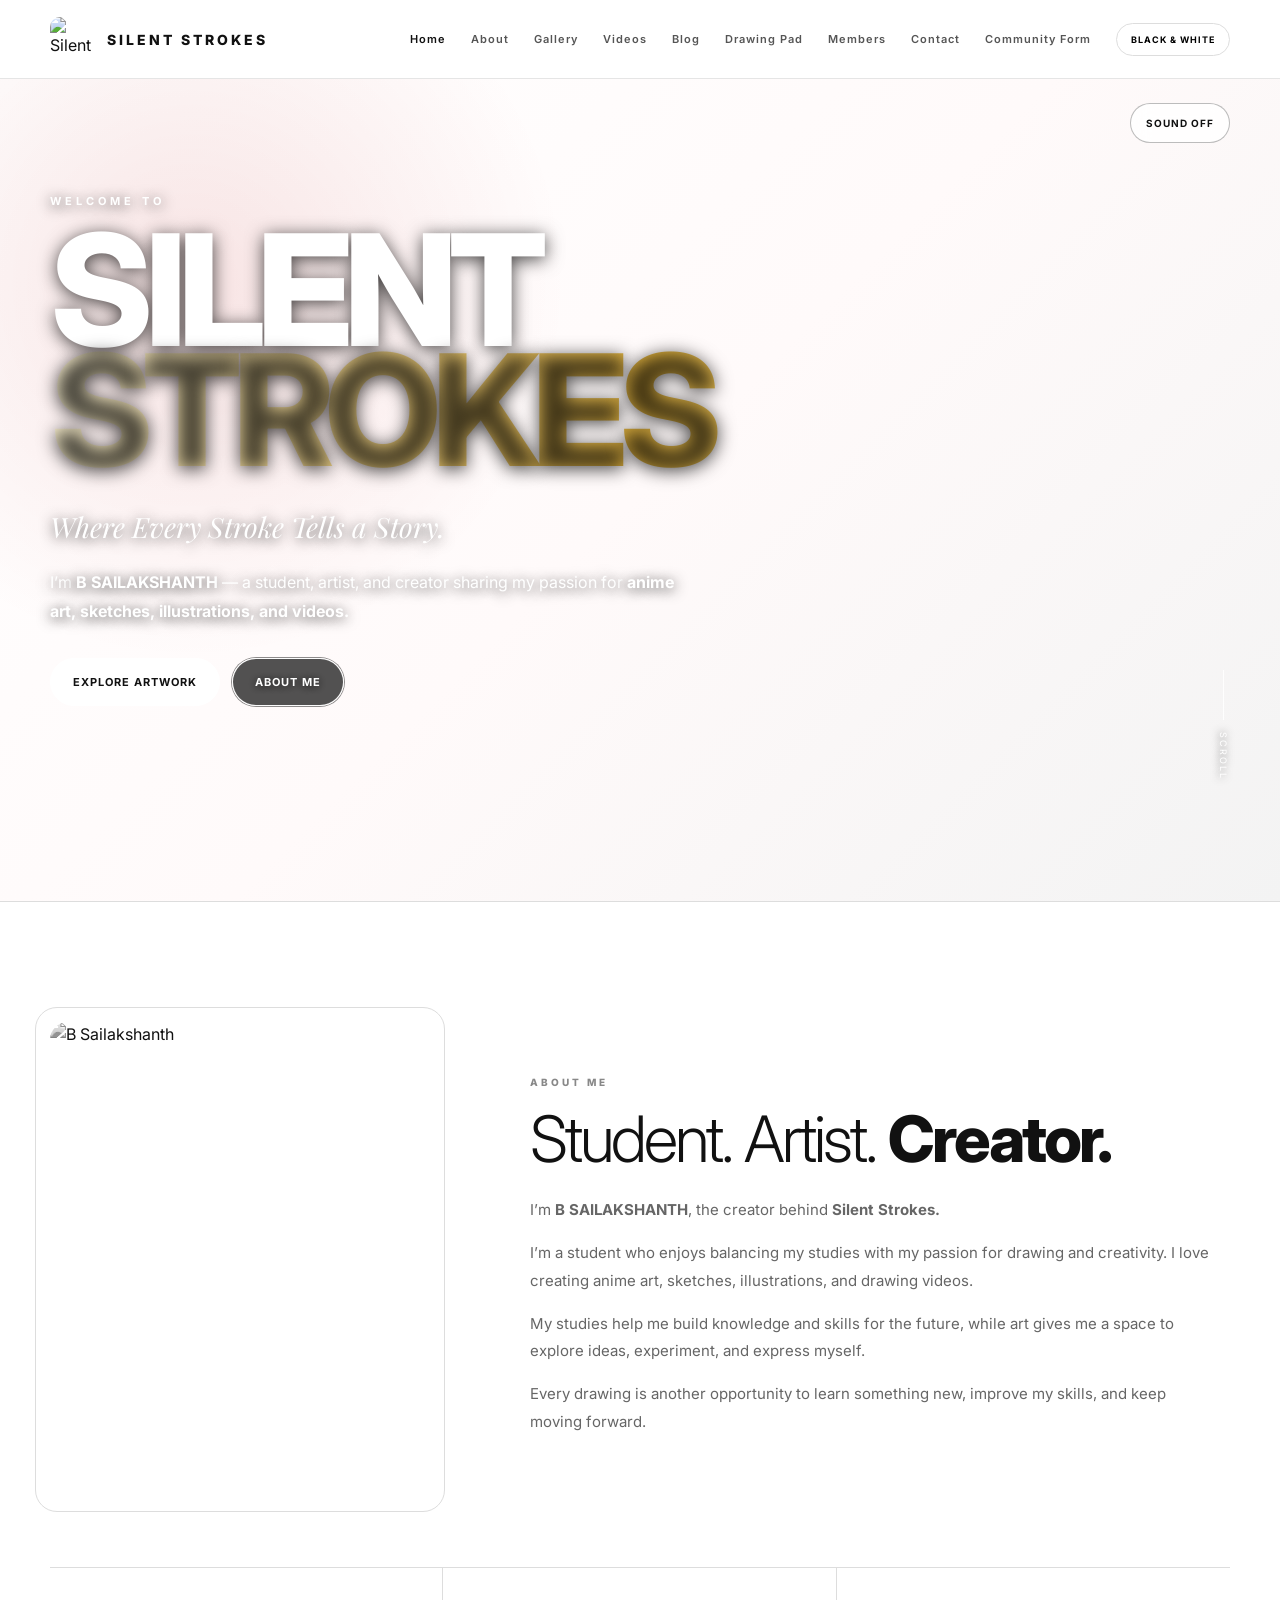
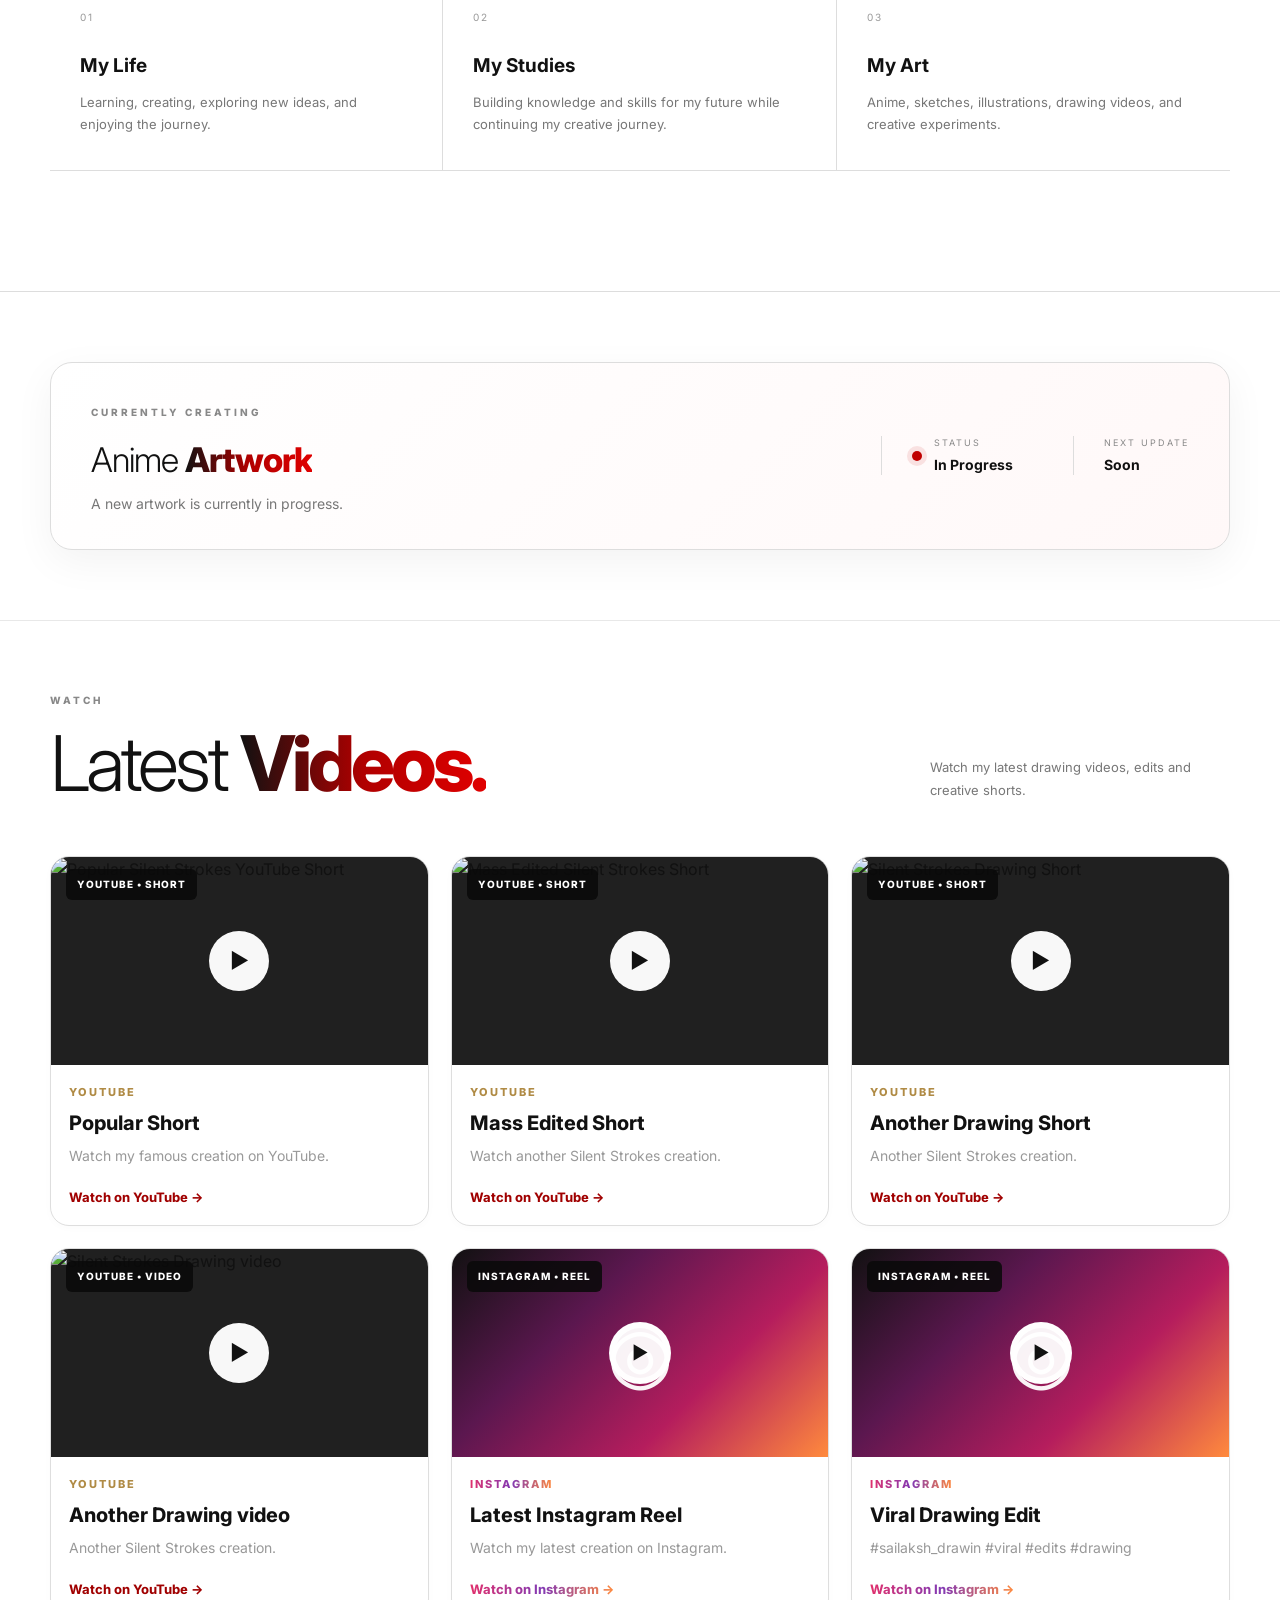
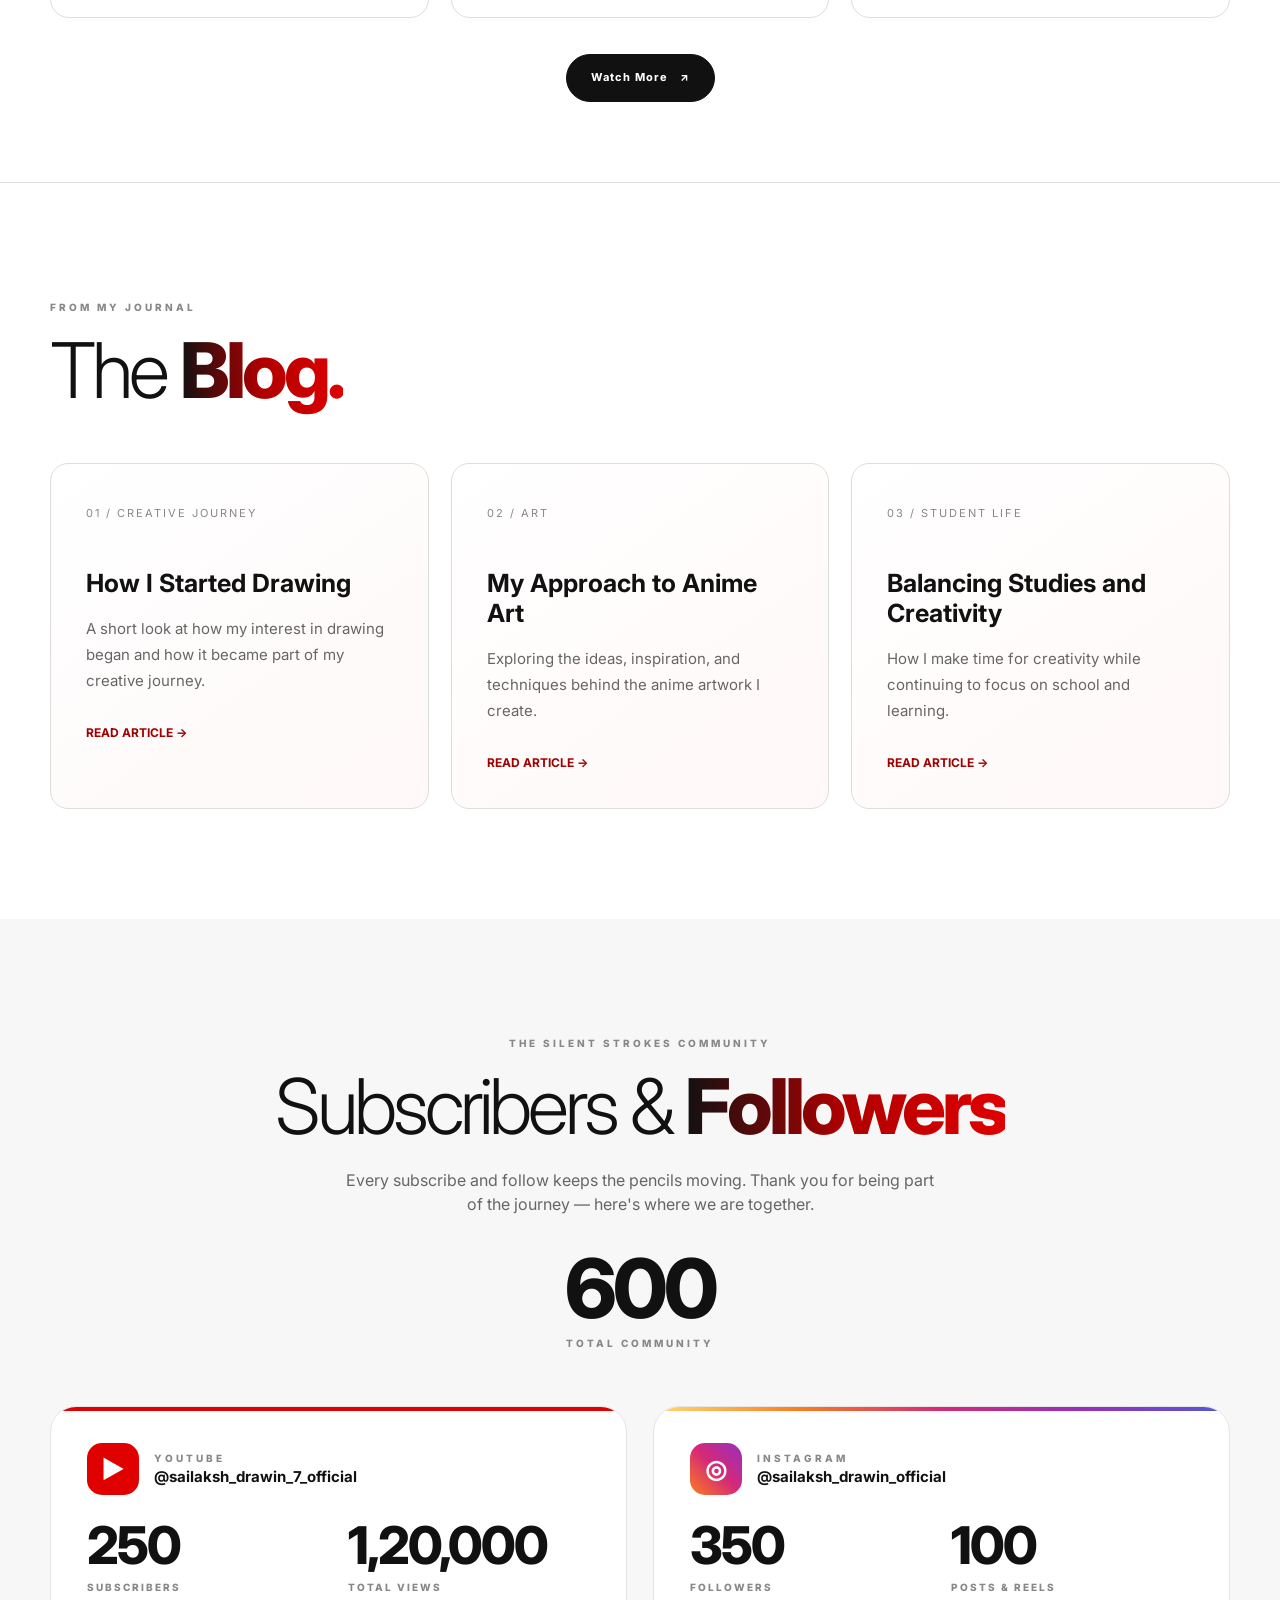
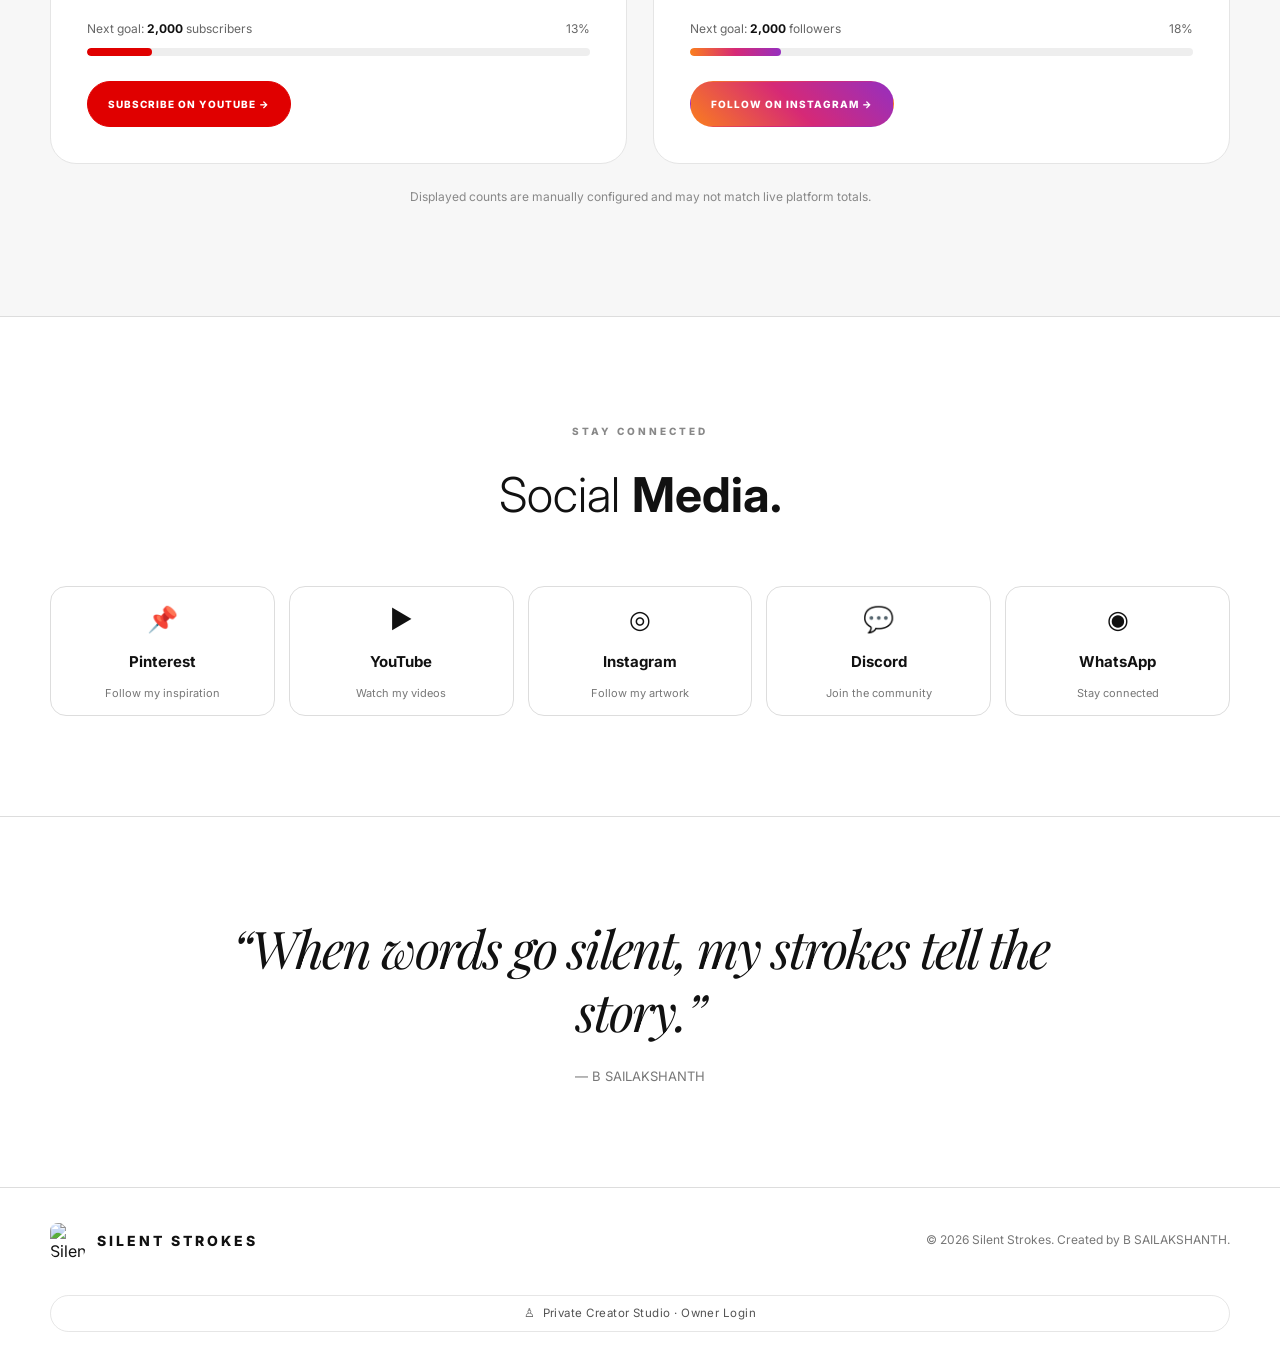
==== index.html @ fa64f416 "Improve homepage mobile layout" ====
<!DOCTYPE html>
<html lang="en">
<head>
  <meta charset="UTF-8">
<meta name="google-site-verification" content="9YrDYMAU6KwlrQmWbVMRplsAJB9XOkqyr1GnAfakDCk" />
  <link rel="icon" type="image/png" href="/silent-strokes/favicon.png">
  <meta name="viewport" content="width=device-width, initial-scale=1.0">

  <title>Silent Strokes — B Sailakshanth | Artist & Creator</title>

  <meta
    name="description"
    content="Silent Strokes — the creative portfolio of B Sailakshanth featuring anime art, sketches, illustrations, drawing videos and creative experiments."
  >

  <meta
    name="keywords"
    content="Silent Strokes, B Sailakshanth, anime art, anime drawings, sketches, artist, drawing videos, illustrations"
  >

  <meta name="author" content="B Sailakshanth">

  <meta name="theme-color" content="#111111">

  <!-- Open Graph -->
  <meta property="og:title" content="Silent Strokes — B Sailakshanth">
  <meta
    property="og:description"
    content="Where Every Stroke Tells a Story."
  >
  <meta property="og:type" content="website">

  <!-- Fonts -->
  <link rel="preconnect" href="https://fonts.googleapis.com">
  <link rel="preconnect" href="https://fonts.gstatic.com" crossorigin>

  <link
    href="https://fonts.googleapis.com/css2?family=Inter:wght@300;400;500;600;700;800&family=Playfair+Display:ital,wght@0,400;0,500;0,600;1,400&display=swap"
    rel="stylesheet"
  >

  <style>

    /* =====================================================
       RESET
    ===================================================== */

    * {
      margin: 0;
      padding: 0;
      box-sizing: border-box;
    }

    html {
      scroll-behavior: smooth;
      scroll-padding-top: 90px;
    }

    body {
      font-family: "Inter", sans-serif;
      color: #111;
      background: #fff;
      line-height: 1.5;
      overflow-x: hidden;
      transition: background .35s ease, color .35s ease;
    }

    body.no-scroll {
      overflow: hidden;
    }

    a {
      color: inherit;
      text-decoration: none;
    }

    button {
      font-family: inherit;
    }

    img {
      max-width: 100%;
      display: block;
    }

    ::selection {
      background: #111;
      color: #fff;
    }

    .container {
      width: min(1180px, calc(100% - 60px));
      margin: auto;
    }


    /* =====================================================
       LOADING SCREEN
    ===================================================== */

    .loader {
      position: fixed;
      inset: 0;
      z-index: 9999;
      background: #111;
      color: #fff;
      display: flex;
      align-items: center;
      justify-content: center;
      transition: opacity .6s ease, visibility .6s ease;
    }

    .loader.hide {
      opacity: 0;
      visibility: hidden;
    }

    .loader-inner {
      text-align: center;
    }

    .loader-logo {
      width: 65px;
      height: 65px;
      border-radius: 14px;
      object-fit: cover;
      margin: 0 auto 20px;
    }

    .loader-title {
      font-size: 13px;
      font-weight: 800;
      letter-spacing: 5px;
    }

    .loader-line {
      width: 120px;
      height: 1px;
      background: #555;
      margin: 18px auto;
      overflow: hidden;
      position: relative;
    }

    .loader-line::after {
      content: "";
      position: absolute;
      left: -100%;
      top: 0;
      width: 100%;
      height: 100%;
      background: #fff;
      animation: loaderMove 1.2s infinite;
    }

    @keyframes loaderMove {
      to {
        left: 100%;
      }
    }


    /* =====================================================
       NAVIGATION
    ===================================================== */

    header {
      position: sticky;
      top: 0;
      z-index: 1000;
      background: rgba(255,255,255,.88);
      backdrop-filter: blur(18px);
      -webkit-backdrop-filter: blur(18px);
      border-bottom: 1px solid #e5e5e5;
    }

    .nav-inner {
      min-height: 78px;
      display: flex;
      align-items: center;
      justify-content: space-between;
      gap: 25px;
    }

    .brand {
      display: flex;
      align-items: center;
      gap: 12px;
      flex-shrink: 0;
    }

    .logo-image {
      width: 45px;
      height: 45px;
      object-fit: cover;
      border-radius: 10px;
    }

    .logo-text {
      font-size: 14px;
      font-weight: 800;
      letter-spacing: 3px;
    }

    .nav-links {
      display: flex;
      align-items: center;
      gap: 25px;
    }

    .nav-links a {
      position: relative;
      font-size: 11px;
      font-weight: 600;
      letter-spacing: 1px;
      color: #555;
      transition: color .25s ease;
    }

    .nav-links a::after {
      content: "";
      position: absolute;
      left: 0;
      bottom: -7px;
      width: 0;
      height: 1px;
      background: #111;
      transition: width .25s ease;
    }

    .nav-links a:hover {
      color: #111;
    }

    .nav-links a:hover::after {
      width: 100%;
    }

    .theme-button {
      border: 1px solid #ddd;
      background: #fff;
      padding: 10px 14px;
      border-radius: 30px;
      cursor: pointer;
      font-size: 9px;
      font-weight: 700;
      letter-spacing: 1px;
      transition: .25s ease;
    }

    .theme-button:hover {
      background: #111;
      color: #fff;
      border-color: #111;
    }

    .menu-button {
      display: none;
      border: 1px solid #ddd;
      background: #fff;
      width: 42px;
      height: 42px;
      border-radius: 10px;
      cursor: pointer;
      font-size: 18px;
    }


    /* =====================================================
       COMMON
    ===================================================== */

    section {
      position: relative;
    }

    .section-label {
      font-size: 10px;
      font-weight: 800;
      letter-spacing: 3px;
      color: #888;
    }

    .section-title {
      font-size: clamp(45px, 6vw, 78px);
      line-height: .95;
      letter-spacing: -4px;
      font-weight: 300;
      margin-top: 18px;
    }

    .section-title strong {
      font-weight: 800;
      background: linear-gradient(
        90deg,
        #111,
        #b00000,
        #e00000
      );
      -webkit-background-clip: text;
      -webkit-text-fill-color: transparent;
    }


    /* =====================================================
       HERO
    ===================================================== */

    #home {
      min-height: calc(100vh - 78px);
      display: flex;
      align-items: center;
      overflow: hidden;
      background:
        radial-gradient(
          circle at 15% 25%,
          rgba(180,0,0,.10),
          transparent 30%
        ),
        linear-gradient(
          135deg,
          #fff 0%,
          #fffafa 50%,
          #f3f3f3 100%
        );
    }

    #home::before {
      content: "";
      position: absolute;
      width: 500px;
      height: 500px;
      border-radius: 50%;
      right: -180px;
      top: -100px;
      background:
        radial-gradient(
          circle,
          rgba(192,0,0,.08),
          transparent 70%
        );
      pointer-events: none;
    }

    #home::after {
      content: "";
      position: absolute;
      width: 350px;
      height: 350px;
      border-radius: 50%;
      left: -150px;
      bottom: -150px;
      background:
        radial-gradient(
          circle,
          rgba(0,0,0,.06),
          transparent 70%
        );
      pointer-events: none;
    }

    .hero {
      min-height: 650px;
      display: flex;
      flex-direction: column;
      justify-content: flex-start;
      padding: 28px 0 60px;
      position: relative;
      z-index: 2;
    }

    .hero .label {
      font-size: 11px;
      font-weight: 700;
      letter-spacing: 4px;
      color: #777;
      animation: fadeUp .8s ease both;
    }

    .hero h1 {
      margin-top: 20px;
      font-size: clamp(70px, 13vw, 155px);
      line-height: .78;
      letter-spacing: -9px;
      font-weight: 800;
      animation: fadeUp .9s .1s ease both;
    }

    .hero h1 span {
      display: block;
      background:
        linear-gradient(
          100deg,
          #111,
          #b00000,
          #e00000
        );
      -webkit-background-clip: text;
      -webkit-text-fill-color: transparent;
    }

    .hero-title {
      margin-top: 35px;
      font-family: "Playfair Display", serif;
      font-style: italic;
      font-size: 28px;
      animation: fadeUp .9s .2s ease both;
    }

    .hero-description {
      max-width: 650px;
      margin-top: 20px;
      color: #666;
      font-size: 16px;
      line-height: 1.8;
      animation: fadeUp .9s .3s ease both;
    }

    .hero-description strong {
      color: #111;
    }

    .buttons {
      display: flex;
      gap: 12px;
      margin-top: 32px;
      animation: fadeUp .9s .4s ease both;
    }

    .button {
      display: inline-flex;
      align-items: center;
      justify-content: center;
      min-height: 48px;
      padding: 0 22px;
      border: 1px solid #111;
      border-radius: 30px;
      font-size: 11px;
      font-weight: 700;
      letter-spacing: 1px;
      transition: .3s ease;
    }

    .button.primary {
      background: #111;
      color: #fff;
    }

    .button:hover {
      transform: translateY(-3px);
      box-shadow: 0 12px 25px rgba(0,0,0,.12);
    }

    .button:not(.primary):hover {
      background: #111;
      color: #fff;
    }

    .scroll-indicator {
      position: absolute;
      right: 0;
      bottom: 35px;
      display: flex;
      align-items: center;
      gap: 12px;
      color: #888;
      font-size: 9px;
      letter-spacing: 2px;
      writing-mode: vertical-rl;
    }

    .scroll-indicator::before {
      content: "";
      width: 1px;
      height: 50px;
      background: #aaa;
    }


    /* HOMEPAGE BACKGROUND VIDEO */
    #home {
      isolation: isolate;
    }

    #home .hero-background-video {
      position: absolute;
      inset: 0;
      z-index: 0;
      width: 100%;
      height: 100%;
      object-fit: cover;
      opacity: 1;
      pointer-events: none;
    }

#home .hero-sound-toggle {
      position: absolute;
      top: 24px;
      right: max(30px, calc((100vw - 1180px) / 2));
      z-index: 3;
      display: inline-flex;
      align-items: center;
      justify-content: center;
      min-height: 40px;
      padding: 0 15px;
      border: 1px solid rgba(17,17,17,.28);
      border-radius: 999px;
      background: rgba(255,255,255,.84);
      color: #111;
      font: 700 10px/1 "Inter", sans-serif;
      letter-spacing: 1px;
      cursor: pointer;
      backdrop-filter: blur(10px);
      transition: background .2s ease, transform .2s ease;
    }

    #home .hero-sound-toggle:hover {
      background: #fff;
      transform: translateY(-2px);
    }

    #home .hero {
      z-index: 2;
    }

    body.bw #home .hero-sound-toggle {
      border-color: rgba(17,17,17,.35);
      background: rgba(245,245,245,.88);
      color: #111;
    }

    @media (max-width: 600px) {
      #home .hero-sound-toggle {
        top: 16px;
        right: 18px;
        min-height: 38px;
        padding: 0 12px;
      }
    }

    body.bw #home .hero-background-video {
      filter: grayscale(1);
    }

/* =====================================================
       ABOUT
    ===================================================== */

    .about-section {
      padding: 120px 0;
      border-top: 1px solid #ddd;
    }

    .about-profile {
      display: grid;
      grid-template-columns: 380px 1fr;
      gap: 100px;
      align-items: center;
    }

    .profile-wrapper {
      position: relative;
    }

    .profile-wrapper::before {
      content: "";
      position: absolute;
      inset: -15px;
      border: 1px solid #ddd;
      border-radius: 22px;
      z-index: -1;
    }

    .profile-image {
      width: 100%;
      aspect-ratio: 4 / 5;
      object-fit: cover;
      border-radius: 18px;
      filter: grayscale(100%);
      transition: .5s ease;
    }

    .profile-image:hover {
      filter: grayscale(0%);
      transform: scale(1.015);
    }

    .about-content h2 {
      font-size: clamp(40px, 5vw, 64px);
      font-weight: 300;
      line-height: 1;
      letter-spacing: -3px;
      margin: 15px 0 25px;
    }

    .about-content h2 strong {
      font-weight: 800;
    }

    .about-content p {
      max-width: 680px;
      color: #666;
      line-height: 1.85;
      margin-bottom: 15px;
      font-size: 15px;
    }

    .about-cards {
      margin-top: 70px;
      display: grid;
      grid-template-columns: repeat(3,1fr);
      border-top: 1px solid #ddd;
      border-bottom: 1px solid #ddd;
    }

    .about-card {
      padding: 35px 30px;
      border-right: 1px solid #ddd;
    }

    .about-card:last-child {
      border-right: none;
    }

    .about-card-number {
      font-size: 10px;
      color: #999;
      letter-spacing: 2px;
    }

    .about-card h3 {
      margin-top: 25px;
      font-size: 19px;
    }

    .about-card p {
      margin-top: 10px;
      color: #777;
      font-size: 13px;
      line-height: 1.7;
    }


    /* =====================================================
       GALLERY
    ===================================================== */

    .gallery-section {
      padding: 110px 0;
      border-top: 1px solid #ddd;
    }

    .gallery-header {
      display: flex;
      justify-content: space-between;
      align-items: end;
      margin-bottom: 55px;
    }

    .gallery-subtitle {
      color: #777;
      font-size: 13px;
      max-width: 300px;
      line-height: 1.7;
    }

    .gallery-grid {
      display: grid;
      grid-template-columns: repeat(3,1fr);
      gap: 18px;
    }

    .gallery-item {
      position: relative;
      overflow: hidden;
      border-radius: 18px;
      background: #eee;
      cursor: pointer;
      aspect-ratio: 1 / 1;
    }

    .gallery-item:nth-child(2),
    .gallery-item:nth-child(5) {
      transform: translateY(30px);
    }

    .gallery-item img {
      width: 100%;
      height: 100%;
      object-fit: cover;
      transition:
        transform .6s ease,
        filter .5s ease;
    }

    .gallery-item:hover img {
      transform: scale(1.08);
      filter: brightness(.65);
    }

    .gallery-overlay {
      position: absolute;
      inset: 0;
      display: flex;
      align-items: end;
      padding: 25px;
      color: #fff;
      opacity: 0;
      transition: .35s ease;
      background:
        linear-gradient(
          transparent 30%,
          rgba(0,0,0,.75)
        );
    }

    .gallery-item:hover .gallery-overlay {
      opacity: 1;
    }

    .gallery-overlay span {
      font-size: 11px;
      letter-spacing: 2px;
      font-weight: 700;
    }


    /* =====================================================
       CURRENTLY CREATING
    ===================================================== */

    .creating-section {
      padding: 70px 0;
      border-top: 1px solid #ddd;
    }

    .creating-card {
      display: grid;
      grid-template-columns: 1fr auto auto;
      align-items: center;
      gap: 60px;
      padding: 35px 40px;
      border: 1px solid #ddd;
      border-radius: 22px;
      background:
        linear-gradient(
          135deg,
          #fff,
          #fff8f8
        );
      box-shadow: 0 12px 40px rgba(0,0,0,.05);
      transition: .3s ease;
    }

    .creating-card:hover {
      transform: translateY(-4px);
      box-shadow: 0 20px 50px rgba(0,0,0,.09);
    }

    .creating-left h2 {
      margin-top: 12px;
      font-size: 34px;
      font-weight: 300;
      letter-spacing: -1px;
    }

    .creating-left h2 strong {
      font-weight: 800;
      background:
        linear-gradient(
          90deg,
          #111,
          #b00000,
          #e00000
        );
      -webkit-background-clip: text;
      -webkit-text-fill-color: transparent;
    }

    .creating-left p {
      margin-top: 8px;
      color: #777;
      font-size: 14px;
    }

    .creating-status,
    .creating-update {
      display: flex;
      align-items: center;
      gap: 12px;
      padding-left: 30px;
      border-left: 1px solid #ddd;
    }

    .creating-status small,
    .creating-update small {
      display: block;
      font-size: 9px;
      letter-spacing: 2px;
      color: #888;
    }

    .creating-status strong,
    .creating-update strong {
      display: block;
      margin-top: 4px;
      font-size: 14px;
    }

    .status-dot {
      width: 10px;
      height: 10px;
      flex-shrink: 0;
      border-radius: 50%;
      background: #c00000;
      box-shadow: 0 0 0 5px rgba(192,0,0,.10);
      animation: statusPulse 2s infinite;
    }

    @keyframes statusPulse {
      0%,100% {
        opacity: 1;
      }
      50% {
        opacity: .4;
      }
    }


/* ==========================================
   SILENT STROKES — VIDEOS SECTION
   MATCHED TO EXISTING HTML
========================================== */

.videos-section {
    width: 100%;
    padding: 65px 0 80px;
    border-top: 1px solid #e8e8e8;
    box-sizing: border-box;
}

.video-grid {
    display: grid;
    grid-template-columns: repeat(3, minmax(0, 1fr));
    gap: 22px;
    align-items: stretch;
    width: 100%;
}

.video-more {
    display: flex;
    justify-content: center;
    margin-top: 36px;
}

.video-more-button {
    display: inline-flex;
    align-items: center;
    justify-content: center;
    gap: 12px;
    min-height: 48px;
    padding: 0 24px;
    border: 1px solid #111;
    border-radius: 30px;
    background: #111;
    color: #fff;
    font-size: 11px;
    font-weight: 750;
    letter-spacing: 1px;
    text-decoration: none;
    transition: transform .25s ease, background .25s ease, border-color .25s ease, box-shadow .25s ease;
}

.video-more-button:hover {
    transform: translateY(-3px);
    border-color: #b08b45;
    background: #b08b45;
    color: #fff;
    box-shadow: 0 10px 24px rgba(0,0,0,.12);
}

.video-more-button:focus-visible {
    outline: 3px solid #b08b45;
    outline-offset: 4px;
}

body.bw .video-more-button {
    border-color: #f2f2f2;
    background: #f2f2f2;
    color: #111;
}

body.bw .video-more-button:hover {
    border-color: #b08b45;
    background: #b08b45;
    color: #fff;
}

@media(max-width:600px) {
    .video-more { margin-top: 26px; }
    .video-more-button { min-height: 46px; }
}

/* VIDEO CARDS */

.video-card {
    display: flex;
    flex-direction: column;
    min-width: 0;
    height: 370px;
    overflow: hidden;

    background: #fff;
    border: 1px solid #dedede;
    border-radius: 19px;

    box-shadow: 0 2px 8px rgba(0,0,0,.02);

    box-sizing: border-box;
    outline: none;

    transition:
        transform .3s ease,
        box-shadow .3s ease,
        border-color .3s ease;
}

.video-card.reveal.visible:hover {
    transform: translateY(-5px);
    border-color: #b08b45;
    box-shadow: 0 12px 28px rgba(0,0,0,.08);
}

/* THUMBNAILS */

.video-thumbnail {
    position: relative;
    width: 100%;
    height: 208px;
    min-height: 208px;
    flex-shrink: 0;
    overflow: hidden;
    background: #202020;
}

.video-thumbnail img {
    display: block;
    width: 100%;
    height: 100%;
    object-fit: cover;
    object-position: center;
    transition: transform .5s ease;
}

.video-card:hover .video-thumbnail img {
    transform: scale(1.045);
}

/* VIDEO BADGE */

.video-badge {
    position: absolute;
    top: 12px;
    left: 15px;
    z-index: 3;

    padding: 8px 11px;
    border-radius: 6px;

    background: rgba(10,10,10,.88);
    color: #fff;

    font-size: 10px;
    font-weight: 800;
    letter-spacing: 1px;
    text-transform: uppercase;
}

/* YOUTUBE PLAY BUTTON */

.play-button {
    position: absolute;
    top: 50%;
    left: 50%;
    z-index: 3;

    width: 60px;
    height: 60px;

    display: flex;
    align-items: center;
    justify-content: center;

    transform: translate(-50%, -50%);
    border-radius: 50%;

    background: rgba(255,255,255,.97);
    color: #111;

    font-size: 21px;

    transition: background .3s ease,
                color .3s ease,
                transform .3s ease;
}

.video-card:hover .play-button {
    background: #b08b45;
    color: #fff;
    transform: translate(-50%, -50%) scale(1.1);
}

/* VIDEO INFORMATION */

.video-info {
    display: flex;
    flex: 1;
    min-height: 0;
    flex-direction: column;
    align-items: flex-start;

    padding: 19px 18px 17px;
    box-sizing: border-box;
}

/* PLATFORM CATEGORY */

.video-category {
    margin-bottom: 10px;

    color: #b08b45;

    font-size: 11px;
    font-weight: 800;
    letter-spacing: 2px;
    text-transform: uppercase;
}

/* VIDEO TITLE */

.video-info h3 {
    margin: 0 0 9px;

    color: #111;
    font-size: 20px;
    font-weight: 750;
    line-height: 1.3;
}

/* DESCRIPTION */

.video-info p {
    margin: 0 0 14px;

    color: #999;
    font-size: 14px;
    line-height: 1.5;
}

/* WATCH LINK */

.watch-link {
    display: inline-block;
    width: fit-content;
    margin-top: auto;

    color: #a00000;

    font-size: 13px;
    font-weight: 750;
    text-decoration: none;

    transition: color .25s ease;
}

.watch-link:hover {
    color: #b08b45;
}

/* ==========================================
   INSTAGRAM REELS
========================================== */

.instagram-reel {
    position: relative;

    display: flex;
    align-items: center;
    justify-content: center;

    background: linear-gradient(
        135deg,
        #241022 0%,
        #591344 30%,
        #a91863 65%,
        #ff8142 100%
    );
}

/* INSTAGRAM SYMBOL */

.instagram-icon {
    position: absolute;
    top: 50%;
    left: 50%;

    transform: translate(-50%, -50%);

    font-size: 76px;
    color: rgba(255,255,255,.95);
    line-height: 1;
}

/* INSTAGRAM PLAY BUTTON */

.reel-play {
    position: absolute;
    top: 50%;
    left: 50%;
    z-index: 3;

    width: 62px;
    height: 62px;

    display: flex;
    align-items: center;
    justify-content: center;

    transform: translate(-50%, -50%);

    border: 6px solid rgba(255,255,255,.95);
    border-radius: 50%;

    background: rgba(255,255,255,.95);
    color: #111;

    font-size: 18px;

    transition: transform .3s ease,
                background .3s ease;
}

.video-card:hover .reel-play {
    transform: translate(-50%, -50%) scale(1.12);
    background: #fff;
}

/* INSTAGRAM TEXT */

.instagram-link {
    background: linear-gradient(
        90deg,
        #e1306c,
        #833ab4,
        #ff8a3d
    );

    -webkit-background-clip: text;
    -webkit-text-fill-color: transparent;
}

/* REMOVE UNWANTED OUTLINES */

.video-card:focus {
    outline: none;
}

/* ==========================================
   TABLET
========================================== */

@media (max-width: 900px) {
    .video-grid {
        grid-template-columns: repeat(2, minmax(0, 1fr));
        gap: 20px;
    }
}

/* ==========================================
   MOBILE
========================================== */

@media (max-width: 600px) {
    .videos-section {
        padding: 45px 0 55px;
    }

    .video-grid {
        grid-template-columns: minmax(0, 1fr);
        gap: 20px;
    }

    .video-card {
        height: 370px;
    }

    .video-thumbnail {
        height: 215px;
        min-height: 215px;
    }

    .video-info {
        padding: 18px;
    }

    .video-info h3 {
        font-size: 19px;
    }
}

   
    /* =====================================================
       INSTAGRAM
    ===================================================== */

    .instagram-reel {
      display: flex;
      align-items: center;
      justify-content: center;
      background:
        linear-gradient(
          135deg,
          #111,
          #5b174f,
          #b51d5d,
          #ff8a3d
        );
    }

    .instagram-icon {
      position: absolute;
      font-size: 76px;
      color: rgba(255,255,255,.95);
      line-height: 1;
    }

    .instagram-link {
      background:
        linear-gradient(
          90deg,
          #e1306c,
          #833ab4,
          #ff8a3d
        );
      -webkit-background-clip: text;
      -webkit-text-fill-color: transparent;
    }


    /* =====================================================
       BLOG
    ===================================================== */

    .blog-section {
      padding: 110px 0;
      border-top: 1px solid #ddd;
    }

    .blog-grid {
      display: grid;
      grid-template-columns: repeat(3,1fr);
      gap: 22px;
    }

    .blog-card {
      border: 1px solid #ddd;
      border-radius: 18px;
      padding: 35px;
      transition: .3s ease;
      background:
        linear-gradient(
          145deg,
          #fff,
          #fff8f8
        );
    }

    .blog-card:hover {
      transform: translateY(-6px);
      border-color: #aaa;
      box-shadow: 0 18px 45px rgba(0,0,0,.07);
    }

    .blog-number {
      font-size: 11px;
      letter-spacing: 2px;
      color: #888;
    }

    .blog-card h3 {
      font-size: 25px;
      line-height: 1.2;
      margin: 45px 0 18px;
    }

    .blog-card p {
      color: #666;
      font-size: 15px;
      line-height: 1.75;
    }

    .blog-card a {
      display: inline-block;
      margin-top: 30px;
      font-size: 12px;
      font-weight: 700;
      color: #a00000;
    }


    /* =====================================================
       CONTACT
    ===================================================== */

    .contact-section {
      padding: 110px 0;
      border-top: 1px solid #ddd;
    }

    .contact-layout {
      display: grid;
      grid-template-columns: 1fr 1fr;
      gap: 100px;
      align-items: center;
    }

    .contact-title {
      font-size: 65px;
      line-height: .95;
      font-weight: 300;
      letter-spacing: -4px;
      margin: 20px 0 30px;
    }

    .contact-title strong {
      font-weight: 800;
    }

    .contact-description {
      color: #666;
      max-width: 500px;
      line-height: 1.8;
    }

    .contact-links {
      display: grid;
      gap: 15px;
    }

    .contact-link {
      padding: 22px 25px;
      border: 1px solid #ddd;
      border-radius: 14px;
      display: flex;
      justify-content: space-between;
      align-items: center;
      gap: 20px;
      transition: .25s ease;
    }

    .contact-link:hover {
      transform: translateX(5px);
      border-color: #999;
      background: #fff8f8;
    }

    .contact-link strong {
      font-size: 15px;
    }

    .contact-link span {
      font-size: 12px;
      color: #777;
      text-align: right;
    }


    /* =====================================================
       SOCIAL MEDIA
    ===================================================== */

    .social-section {
      padding: 100px 0;
      border-top: 1px solid #ddd;
    }

    .social-header {
      text-align: center;
      margin-bottom: 55px;
    }

    .social-header h2 {
      font-size: 48px;
      font-weight: 300;
      margin-top: 18px;
    }

    .social-grid {
      display: grid;
      grid-template-columns: repeat(5,1fr);
      gap: 14px;
    }

    .social-card {
      min-height: 130px;
      border: 1px solid #ddd;
      border-radius: 16px;
      display: flex;
      flex-direction: column;
      align-items: center;
      justify-content: center;
      gap: 12px;
      transition: .25s ease;
      text-align: center;
    }

    .social-card:hover {
      transform: translateY(-5px);
      background:
        linear-gradient(
          145deg,
          #fff,
          #fff4f4
        );
      box-shadow: 0 15px 35px rgba(0,0,0,.07);
    }

    .social-icon {
      font-size: 25px;
    }

    .social-card strong {
      font-size: 15px;
    }

    .social-card span {
      font-size: 11px;
      color: #777;
    }


    /* =====================================================
       QUOTE
    ===================================================== */

    .quote-section {
      text-align: center;
      padding: 100px 20px;
      border-top: 1px solid #ddd;
    }

    .quote-section blockquote {
      max-width: 950px;
      margin: auto;
      font-family: "Playfair Display", serif;
      font-size: clamp(28px,5vw,52px);
      line-height: 1.2;
      font-weight: 400;
      font-style: italic;
      letter-spacing: -2px;
    }

    .quote-section span {
      display: block;
      margin-top: 25px;
      color: #777;
      font-size: 13px;
    }


    /* =====================================================
       FOOTER
    ===================================================== */

    footer {
      border-top: 1px solid #ddd;
      padding: 35px 0;
    }

    .footer-inner {
      display: flex;
      justify-content: space-between;
      align-items: center;
      gap: 20px;
    }

    .footer-brand {
      display: flex;
      align-items: center;
      gap: 12px;
    }

    .footer-logo-image {
      width: 35px;
      height: 35px;
      border-radius: 8px;
      object-fit: cover;
    }

    .footer-logo {
      font-weight: 800;
      letter-spacing: 3px;
      font-size: 14px;
    }

    .footer-text {
      color: #777;
      font-size: 12px;
      text-align: right;
    }


    /* =====================================================
       LIGHTBOX
    ===================================================== */

    .lightbox {
      position: fixed;
      inset: 0;
      z-index: 9998;
      background: rgba(0,0,0,.92);
      display: flex;
      align-items: center;
      justify-content: center;
      padding: 30px;
      opacity: 0;
      visibility: hidden;
      transition: .3s ease;
    }

    .lightbox.active {
      opacity: 1;
      visibility: visible;
    }

    .lightbox img {
      max-width: 90vw;
      max-height: 85vh;
      object-fit: contain;
      border-radius: 8px;
      transform: scale(.92);
      transition: .3s ease;
    }

    .lightbox.active img {
      transform: scale(1);
    }

    .lightbox-close {
      position: absolute;
      right: 25px;
      top: 20px;
      width: 45px;
      height: 45px;
      border-radius: 50%;
      border: 1px solid rgba(255,255,255,.4);
      background: transparent;
      color: #fff;
      font-size: 25px;
      cursor: pointer;
    }


    /* =====================================================
       BACK TO TOP
    ===================================================== */

    .back-top {
      position: fixed;
      right: 25px;
      bottom: 25px;
      width: 45px;
      height: 45px;
      border: none;
      border-radius: 50%;
      background: #111;
      color: #fff;
      cursor: pointer;
      opacity: 0;
      visibility: hidden;
      transform: translateY(10px);
      transition: .3s ease;
      z-index: 500;
    }

    .back-top.show {
      opacity: 1;
      visibility: visible;
      transform: translateY(0);
    }


    /* =====================================================
       ANIMATIONS
    ===================================================== */

    @keyframes fadeUp {
      from {
        opacity: 0;
        transform: translateY(25px);
      }

      to {
        opacity: 1;
        transform: translateY(0);
      }
    }

    .reveal {
      opacity: 0;
      transform: translateY(35px);
      transition:
        opacity .8s ease,
        transform .8s ease;
    }

    .reveal.visible {
      opacity: 1;
      transform: translateY(0);
    }


    /* =====================================================
       BLACK & WHITE MODE
    ===================================================== */

    body.bw {
      background: #f5f5f5;
      color: #111;
    }

    body.bw header {
      background: rgba(245,245,245,.9);
    }

    body.bw #home {
      background:
        linear-gradient(
          135deg,
          #ffffff 0%,
          #eeeeee 50%,
          #d7d7d7 100%
        );
      color: #111;
    }

    body.bw #home::before {
      background:
        radial-gradient(
          circle,
          rgba(0,0,0,.10),
          transparent 70%
        );
    }

    body.bw #home::after {
      background:
        radial-gradient(
          circle,
          rgba(0,0,0,.06),
          transparent 70%
        );
    }

    body.bw #home .label {
      color: #777;
    }

    body.bw #home .hero h1 {
      color: #111;
    }

    body.bw #home .hero h1 span {
      background:
        linear-gradient(
          100deg,
          #111,
          #555,
          #000
        );
      -webkit-background-clip: text;
      -webkit-text-fill-color: transparent;
    }

    body.bw #home .hero-title {
      color: #111;
    }

    body.bw #home .hero-description {
      color: #666;
    }

    body.bw #home .hero-description strong {
      color: #111;
    }

    body.bw #home .button {
      color: #111;
      border-color: #111;
    }

    body.bw #home .button.primary {
      background: #111;
      color: #fff;
    }

    body.bw #home .button:hover {
      background: #111;
      color: #fff;
    }


    /* =====================================================
       MOBILE NAV
    ===================================================== */

    @media (max-width: 900px) {

      .menu-button {
        display: block;
      }

      .nav-links {
        position: absolute;
        left: 20px;
        right: 20px;
        top: calc(100% + 10px);
        padding: 25px;
        background: rgba(255,255,255,.98);
        border: 1px solid #ddd;
        border-radius: 18px;
        box-shadow: 0 20px 50px rgba(0,0,0,.10);

        display: flex;
        flex-direction: column;
        align-items: stretch;
        gap: 20px;

        opacity: 0;
        visibility: hidden;
        transform: translateY(-10px);
        transition: .3s ease;
      }

      .nav-links.open {
        opacity: 1;
        visibility: visible;
        transform: translateY(0);
      }

      .nav-links a {
        padding: 8px 0;
      }

      .theme-button {
        margin-top: 5px;
      }

      .about-profile,
      .contact-layout {
        grid-template-columns: 1fr;
        gap: 50px;
      }

      .profile-image {
        max-width: 400px;
      }

      .contact-layout {
        gap: 45px;
      }

      .video-grid,
      .blog-grid {
        grid-template-columns: repeat(2,1fr);
      }

      .social-grid {
        grid-template-columns: repeat(3,1fr);
      }

      .creating-card {
        grid-template-columns: 1fr;
        gap: 25px;
      }

      .creating-status,
      .creating-update {
        border-left: none;
        border-top: 1px solid #ddd;
        padding-left: 0;
        padding-top: 20px;
      }

    }


    /* =====================================================
       TABLET
    ===================================================== */

    @media (max-width: 700px) {

      .container {
        width: min(100% - 40px, 650px);
      }

      .hero {
        min-height: 570px;
      }

      .hero h1 {
        font-size: 70px;
        letter-spacing: -5px;
      }

      .hero-title {
        font-size: 21px;
      }

      .hero-description {
        font-size: 15px;
      }

      .gallery-grid {
        grid-template-columns: repeat(2,1fr);
        gap: 12px;
      }

      .gallery-item:nth-child(2),
      .gallery-item:nth-child(5) {
        transform: none;
      }

      .about-cards {
        grid-template-columns: 1fr;
      }

      .about-card {
        border-right: none;
        border-bottom: 1px solid #ddd;
      }

      .about-card:last-child {
        border-bottom: none;
      }

      .video-grid,
      .blog-grid {
        grid-template-columns: 1fr;
      }

      .social-grid {
        grid-template-columns: repeat(2,1fr);
      }

      .contact-title {
        font-size: 50px;
      }

      .contact-link {
        flex-direction: column;
        align-items: flex-start;
      }

      .contact-link span {
        text-align: left;
      }

      .footer-inner {
        flex-direction: column;
        text-align: center;
      }

      .footer-text {
        text-align: center;
      }

    }


    /* =====================================================
       SMALL MOBILE
    ===================================================== */

    @media (max-width: 500px) {

      .container {
        width: calc(100% - 30px);
      }

      .logo-image {
        width: 40px;
        height: 40px;
      }

      .logo-text {
        font-size: 12px;
        letter-spacing: 2px;
      }

      #home {
        padding: 35px 0 60px;
      }

      .hero h1 {
        font-size: 55px;
        letter-spacing: -4px;
      }

      .hero-title {
        font-size: 19px;
      }

      .buttons {
        flex-direction: column;
        align-items: flex-start;
      }

      .button {
        width: 100%;
      }

      .gallery-grid {
        grid-template-columns: 1fr;
      }

      .social-grid {
        grid-template-columns: 1fr 1fr;
      }

      .creating-card {
        padding: 28px 22px;
      }

      .creating-left h2 {
        font-size: 28px;
      }

      .section-title {
        letter-spacing: -3px;
      }

      .contact-title {
        font-size: 45px;
      }

      .quote-section {
        padding: 80px 15px;
      }

    }

  

    /* =====================================================
       SUBSCRIBERS & FOLLOWERS — INTEGRATED SECTION
    ===================================================== */
    #community { padding: 110px 0; background: #f7f7f7; }
    #community .community-heading { max-width: 760px; margin: 0 auto 55px; text-align: center; }
    #community .community-heading p { max-width: 600px; margin: 24px auto 0; color: #666; }
    #community .community-total { display: inline-flex; flex-direction: column; align-items: center; gap: 6px; margin-top: 32px; }
    #community .community-total-number { font-size: clamp(48px, 7vw, 82px); line-height: 1; font-weight: 800; letter-spacing: -4px; }
    #community .community-total-caption { font-size: 10px; font-weight: 800; letter-spacing: 3px; color: #888; }
    #community .community-grid { display: grid; grid-template-columns: repeat(2, minmax(0, 1fr)); gap: 26px; }
    #community .community-card { position: relative; overflow: hidden; border: 1px solid #e5e5e5; border-radius: 26px; padding: 36px; background: #fff; display: flex; flex-direction: column; gap: 25px; transition: transform .35s ease, box-shadow .35s ease; }
    #community .community-card:hover { transform: translateY(-6px); box-shadow: 0 25px 60px rgba(0,0,0,.08); }
    #community .community-card::before { content: ''; position: absolute; inset: 0 0 auto; height: 4px; }
    #community .community-youtube::before { background: #e00000; }
    #community .community-instagram::before { background: linear-gradient(90deg,#feda75,#fa7e1e,#d62976,#962fbf,#4f5bd5); }
    #community .community-platform-top { display: flex; align-items: center; gap: 15px; }
    #community .community-icon { width: 52px; height: 52px; border-radius: 15px; display: grid; place-items: center; color: #fff; flex-shrink: 0; font-size: 25px; font-weight: 800; }
    #community .community-youtube .community-icon { background: #e00000; }
    #community .community-instagram .community-icon { background: linear-gradient(45deg,#fa7e1e,#d62976,#962fbf); }
    #community .community-platform-name { font-size: 10px; font-weight: 800; letter-spacing: 3px; color: #888; }
    #community .community-handle { font-size: 15px; font-weight: 700; overflow-wrap: anywhere; }
    #community .community-stat-row { display: grid; grid-template-columns: repeat(2,minmax(0,1fr)); gap: 18px; }
    #community .community-stat-value { font-size: clamp(34px,4.5vw,52px); font-weight: 800; letter-spacing: -2px; line-height: 1; }
    #community .community-stat-label { margin-top: 8px; font-size: 10px; font-weight: 800; letter-spacing: 2px; color: #888; }
    #community .community-milestone { display: flex; flex-direction: column; gap: 10px; }
    #community .community-milestone-text { display: flex; justify-content: space-between; gap: 10px; font-size: 12px; color: #666; }
    #community .community-milestone-text strong { color: #111; }
    #community .community-progress { height: 8px; border-radius: 10px; background: #eee; overflow: hidden; }
    #community .community-progress-bar { width: 0; height: 100%; border-radius: 10px; transition: width 1.4s cubic-bezier(.2,.8,.2,1); }
    #community .community-youtube .community-progress-bar { background: #e00000; }
    #community .community-instagram .community-progress-bar { background: linear-gradient(90deg,#fa7e1e,#d62976,#962fbf); }
    #community .community-button { display: inline-flex; align-items: center; justify-content: center; align-self: flex-start; min-height: 46px; padding: 0 20px; border-radius: 30px; background: #111; border: 1px solid #111; color: #fff; font-size: 10px; font-weight: 800; letter-spacing: 1px; transition: .25s ease; }
    #community .community-youtube .community-button { background: #e00000; border-color: #e00000; }
    #community .community-instagram .community-button { background: linear-gradient(45deg,#fa7e1e,#d62976,#962fbf); border-color: transparent; }
    #community .community-button:hover { transform: translateY(-2px); box-shadow: 0 10px 24px rgba(0,0,0,.12); }
    body.bw #community { background: #eee; }
    body.bw #community .community-card { filter: grayscale(1); }
    @media (max-width: 760px) { #community { padding: 80px 0; } #community .community-grid { grid-template-columns: 1fr; } #community .community-card { padding: 28px; } }


    /* =====================================================
       SILENT STROKES DRAWING PAD
    ====================================================== */
    #drawing-pad { padding: 100px 0; background: #f6f6f6; color: #111; }
    #drawing-pad .draw-heading { max-width: 720px; margin: 0 auto 34px; text-align: center; }
    #drawing-pad .draw-heading p { margin-top: 14px; color: #707070; font-size: 14px; }
    #drawing-pad .draw-workspace { max-width: 1000px; margin: auto; background: #fff; border: 1px solid #e7e7e7; border-radius: 22px; padding: 18px; box-shadow: 0 18px 55px rgba(0,0,0,.06); }
    #drawing-pad .draw-toolbar { display: flex; align-items: center; flex-wrap: wrap; gap: 10px; margin-bottom: 14px; }
    #drawing-pad .draw-tool-group { display: flex; align-items: center; flex-wrap: wrap; gap: 8px; }
    #drawing-pad .draw-tool-label { font-size: 10px; font-weight: 800; letter-spacing: 1px; color: #777; }
    #drawing-pad .draw-btn { min-height: 38px; padding: 0 13px; border: 1px solid #ddd; border-radius: 10px; background: #fff; color: #111; font-size: 12px; font-weight: 700; cursor: pointer; transition: .2s ease; }
    #drawing-pad .draw-btn:hover, #drawing-pad .draw-btn.active { background: #111; border-color: #111; color: #fff; }
    #drawing-pad input[type="color"] { width: 38px; height: 38px; padding: 3px; border: 1px solid #ddd; border-radius: 10px; background: white; cursor: pointer; }
    #drawing-pad input[type="range"] { width: 110px; accent-color: #111; cursor: pointer; }
    #drawing-pad .draw-size-value { min-width: 25px; font-size: 12px; color: #555; }
    #drawing-pad .draw-canvas-wrap { overflow: hidden; border: 1px solid #e3e3e3; border-radius: 14px; background: #fff; }
    #drawing-pad canvas { display: block; width: 100%; height: 430px; background: #fff; touch-action: none; cursor: crosshair; }
    #drawing-pad .draw-bottom { display: flex; justify-content: space-between; align-items: center; flex-wrap: wrap; gap: 12px; margin-top: 13px; }
    #drawing-pad .draw-hint { color: #888; font-size: 11px; }
    #drawing-pad .draw-actions { display: flex; gap: 8px; flex-wrap: wrap; }
    #drawing-pad .draw-btn.primary { background: #e00000; color: #fff; border-color: #e00000; }
    #drawing-pad .draw-btn.primary:hover { background: #b90000; }
    body.bw #drawing-pad { background: #e9e9e9; }
    @media (max-width: 600px) { #drawing-pad { padding: 72px 0; } #drawing-pad .draw-workspace { padding: 10px; border-radius: 15px; } #drawing-pad canvas { height: 340px; } #drawing-pad .draw-toolbar { align-items: flex-start; } #drawing-pad .draw-tool-group { width: 100%; } #drawing-pad .draw-bottom { align-items: flex-start; flex-direction: column; } }

  
    /* Keep only the secondary homepage button readable over every video frame. */
    #home .hero .buttons a.button:not(.primary) {
      border-color: rgba(255,255,255,.98);
      background: rgba(0,0,0,.68);
      color: #fff !important;
      -webkit-text-fill-color: #fff;
      text-shadow: 0 1px 8px rgba(0,0,0,.9);
      box-shadow: 0 0 0 1px rgba(0,0,0,.45);
    }

    #home .hero .buttons a.button:not(.primary):hover,
    #home .hero .buttons a.button:not(.primary):focus-visible {
      border-color: #fff;
      background: #fff;
      color: #111 !important;
      -webkit-text-fill-color: #111;
      text-shadow: none;
      box-shadow: none;
    }

    body.bw #home .hero .buttons a.button:not(.primary) {
      background: rgba(255,255,255,.18);
      color: #fff !important;
      -webkit-text-fill-color: #fff;
    }

    body.bw #home .hero .buttons a.button:not(.primary):hover,
    body.bw #home .hero .buttons a.button:not(.primary):focus-visible {
      background: #fff;
      color: #111 !important;
      -webkit-text-fill-color: #111;
    }

</style>

<style>
  .owner-studio-entry{display:inline-flex;align-items:center;gap:.45rem;margin:1.1rem auto .25rem;padding:.55rem .85rem;border:1px solid rgba(128,128,128,.28);border-radius:999px;color:inherit;text-decoration:none;font-size:.72rem;letter-spacing:.04em;opacity:.72;transition:opacity .2s,border-color .2s}
  .owner-studio-entry:hover,.owner-studio-entry:focus-visible{opacity:1;border-color:#b40000;outline-offset:3px}
  footer .container.footer-inner{flex-wrap:wrap}
  .owner-studio-entry{flex-basis:100%;width:max-content;justify-content:center}



    /* Full visibility for the homepage background video */
    #home {
      align-items: flex-start;
    }

    #home::before,
    #home::after {
      display: none;
    }

    #home .hero-background-video {
      opacity: 1;
      filter: none;
    }

    #home .hero {
      justify-content: flex-start;
      padding-top: 28px;
    }

    #home .hero .label,
    #home .hero .hero-title,
    #home .hero .hero-description {
      color: #fff;
      text-shadow: 0 2px 14px rgba(0,0,0,.85);
    }

    #home .hero h1 {
      color: #fff;
      text-shadow: 0 3px 18px rgba(0,0,0,.72);
    }

    #home .hero h1 span {
      background: linear-gradient(100deg, #fff6d8, #e5b640, #fff0b5);
      -webkit-background-clip: text;
      -webkit-text-fill-color: transparent;
    }

    #home .hero-description strong {
      color: #fff;
    }

    #home .hero .button {
      border-color: rgba(255,255,255,.92);
      color: #fff;
    }

    #home .hero .button.primary {
      border-color: #fff;
      background: #fff;
      color: #111;
    }

    #home .hero .button:not(.primary) {
      background: rgba(0,0,0,.2);
    }

    #home .hero .button:not(.primary):hover {
      background: #fff;
      color: #111;
    }

    #home .scroll-indicator {
      color: #fff;
      text-shadow: 0 1px 8px rgba(0,0,0,.8);
    }

    #home .scroll-indicator::before {
      background: rgba(255,255,255,.9);
    }

    body.bw #home .hero-background-video {
      opacity: 1;
      filter: grayscale(1);
    }

    body.bw #home .hero .label,
    body.bw #home .hero .hero-title,
    body.bw #home .hero .hero-description,
    body.bw #home .hero h1 {
      color: #fff;
      text-shadow: 0 2px 14px rgba(0,0,0,.9);
    }

    body.bw #home .hero h1 span {
      background: linear-gradient(100deg, #fff, #ccc, #fff);
      -webkit-background-clip: text;
      -webkit-text-fill-color: transparent;
    }

    body.bw #home .hero-description strong {
      color: #fff;
    }

    body.bw #home .hero .button.primary {
      border-color: #fff;
      background: #fff;
      color: #111;
    }


    body.bw #home .hero .button:not(.primary) {
      border-color: rgba(255,255,255,.92);
      background: rgba(255,255,255,.14);
      color: #fff;
      text-shadow: 0 1px 8px rgba(0,0,0,.8);
    }

    body.bw #home .hero .button:not(.primary):hover {
      border-color: #fff;
      background: #fff;
      color: #111;
      text-shadow: none;
    }


    /* Mobile homepage: give the intro room and keep the background video visible. */
    @media (max-width: 600px) {
      #home {
        min-height: max(760px, calc(100vh - 78px));
        min-height: max(760px, calc(100svh - 78px));
        padding: 20px 0 34px;
        align-items: flex-start;
      }

      #home .hero {
        min-height: 720px;
        padding: 76px 0 96px;
        justify-content: flex-start;
      }

      #home .hero .label {
        font-size: 10px;
        letter-spacing: 3px;
      }

      #home .hero h1 {
        margin-top: 14px;
        font-size: clamp(50px, 14vw, 70px);
        line-height: .82;
        letter-spacing: -.075em;
      }

      #home .hero-title {
        max-width: 22ch;
        margin-top: 28px;
        font-size: clamp(18px, 5vw, 22px);
        line-height: 1.4;
      }

      #home .hero-description {
        max-width: 38ch;
        margin-top: 18px;
        font-size: 15px;
        line-height: 1.75;
      }

      #home .buttons {
        flex-flow: row wrap;
        gap: 10px;
        margin-top: 24px;
      }

      #home .buttons .button {
        width: auto;
        min-width: 145px;
        min-height: 46px;
        padding: 0 14px;
      }

      #home .hero-sound-toggle {
        top: 14px;
        right: 15px;
      }

      #home .scroll-indicator {
        right: 15px;
        bottom: 20px;
      }

      #home .hero-background-video {
        object-position: center center;
      }
    }

    @media (max-width: 380px) {
      #home {
        min-height: max(750px, calc(100vh - 78px));
        min-height: max(750px, calc(100svh - 78px));
      }

      #home .hero {
        min-height: 700px;
        padding-top: 70px;
      }

      #home .hero h1 {
        font-size: clamp(46px, 13.5vw, 55px);
        letter-spacing: -.08em;
      }

      #home .buttons {
        flex-direction: column;
        align-items: flex-start;
      }

      #home .buttons .button {
        width: min(100%, 240px);
      }
    }

</style>
</head>


<body>


  <!-- =====================================================
       LOADER
  ====================================================== -->

  <div class="loader" id="loader">
    <div class="loader-inner">

      <img
        class="loader-logo"
        src="https://i.postimg.cc/W4cLzm9P/Whats-App-Image-2026-08-27-at-11-05-27-PM.jpg"
        alt="Silent Strokes Logo"
      >

      <div class="loader-title">
        SILENT STROKES
      </div>

      <div class="loader-line"></div>

    </div>
  </div>


  <!-- =====================================================
       HEADER
  ====================================================== -->

  <header>

    <div class="container nav-inner">

      <a href="#home" class="brand">

        <img
          class="logo-image"
          src="https://i.postimg.cc/W4cLzm9P/Whats-App-Image-2026-08-27-at-11-05-27-PM.jpg"
          alt="Silent Strokes Logo"
        >

        <span class="logo-text">
          SILENT STROKES
        </span>

      </a>


      <nav class="nav-links" id="navLinks">

        <a href="#home">Home</a>
        <a href="#about">About</a>
        <a href="gallery.html">Gallery</a>
        <a href="#videos">Videos</a>
        <a href="#blog">Blog</a> 
        <a href="drawing-pad.html">Drawing Pad</a>
        <a href="#community">Members</a>
        <a href="contact.html">Contact</a>
        <a href="form.html">Community Form</a>
        
        <button
          class="theme-button"
          id="themeButton"
          type="button"
        >
          BLACK & WHITE
        </button>

      </nav>


      <button
        class="menu-button"
        id="menuButton"
        type="button"
        aria-label="Open menu"
      >
        ☰
      </button>

    </div>

  </header>


  <!-- =====================================================
       HOME
  ====================================================== -->

  <main>

    <section id="home">

            <video id="heroBackgroundVideo" class="hero-background-video" autoplay muted loop playsinline preload="auto" aria-hidden="true" tabindex="-1">
        <source src="/silent-strokes/assets/silent-strokes-intro.mp4" type="video/mp4">
      </video>
      <button id="heroSoundToggle" class="hero-sound-toggle" type="button" aria-pressed="false" aria-label="Turn on background video sound">
        SOUND OFF
      </button>

      <div class="container hero">

        <span class="label">
          WELCOME TO
        </span>

        <h1>
          SILENT
          <span>STROKES</span>
        </h1>

        <div class="hero-title">
          Where Every Stroke Tells a Story.
        </div>

        <p class="hero-description">
          I’m <strong>B SAILAKSHANTH</strong> —
          a student, artist, and creator sharing my passion
          for <strong>anime art, sketches, illustrations, and videos.</strong>
        </p>
        


        <div class="buttons">

          <a href="gallery.html" class="button primary">
            EXPLORE ARTWORK
          </a>

          <a href="#about" class="button">
            ABOUT ME
          </a>

        </div>

        <div class="scroll-indicator">
          SCROLL
        </div>

      </div>

    </section>


    


    <!-- =====================================================
         ABOUT
    ====================================================== -->

    <section class="about-section" id="about">

      <div class="container">

        <div class="about-profile reveal">

          <div class="profile-wrapper">

            <img
              class="profile-image"
              src="/silent-strokes/assets/about-photo.jpg"
              alt="B Sailakshanth"
              loading="lazy"
            >

          </div>


          <div class="about-content">

            <span class="section-label">
              ABOUT ME
            </span>

            <h2>
              Student.
              Artist.
              <strong>Creator.</strong>
            </h2>

            <p>
              I’m <strong>B SAILAKSHANTH</strong>,
              the creator behind <strong>Silent Strokes.</strong>
            </p>

            <p>
              I’m a student who enjoys balancing my studies
              with my passion for drawing and creativity.
              I love creating anime art, sketches,
              illustrations, and drawing videos.
            </p>

            <p>
              My studies help me build knowledge and skills
              for the future, while art gives me a space
              to explore ideas, experiment, and express myself.
            </p>

            <p>
              Every drawing is another opportunity to learn
              something new, improve my skills, and keep
              moving forward.
            </p>

          </div>

        </div>


        <div class="about-cards reveal">

          <div class="about-card">

            <span class="about-card-number">
              01
            </span>

            <h3>
              My Life
            </h3>

            <p>
              Learning, creating, exploring new ideas,
              and enjoying the journey.
            </p>

          </div>


          <div class="about-card">

            <span class="about-card-number">
              02
            </span>

            <h3>
              My Studies
            </h3>

            <p>
              Building knowledge and skills for my future
              while continuing my creative journey.
            </p>

          </div>


          <div class="about-card">

            <span class="about-card-number">
              03
            </span>

            <h3>
              My Art
            </h3>

            <p>
              Anime, sketches, illustrations,
              drawing videos, and creative experiments.
            </p>

          </div>

        </div>

      </div>

    </section>


    <!-- =====================================================
         GALLERY
    ====================================================== -->

    


    <!-- =====================================================
         CURRENTLY CREATING
    ====================================================== -->

    <section class="creating-section">

      <div class="container">

        <div class="creating-card reveal">

          <div class="creating-left">

            <span class="section-label">
              CURRENTLY CREATING
            </span>

            <h2>
              Anime <strong>Artwork</strong>
            </h2>

            <p>
              A new artwork is currently in progress.
            </p>

          </div>


          <div class="creating-status">

            <div class="status-dot"></div>

            <div>

              <small>
                STATUS
              </small>

              <strong>
                In Progress
              </strong>

            </div>

          </div>


          <div class="creating-update">

            <div>

              <small>
                NEXT UPDATE
              </small>

              <strong>
                Soon
              </strong>

            </div>

          </div>

        </div>

      </div>

    </section>


    <!-- =====================================================
         VIDEOS
    ====================================================== -->

    <section class="videos-section" id="videos">

      <div class="container">

        <div class="gallery-header reveal">

          <div>

            <span class="section-label">
              WATCH
            </span>

            <h2 class="section-title">
              Latest <strong>Videos.</strong>
            </h2>

          </div>

          <p class="gallery-subtitle">
            Watch my latest drawing videos,
            edits and creative shorts.
          </p>

        </div>


        <div class="video-grid">


          <!-- VIDEO 1 -->

          <a
            class="video-card reveal"
            href="https://www.youtube.com/watch?v=ljAcC4oDMnc"
            target="_blank"
            rel="noopener noreferrer"
          >

            <div class="video-thumbnail">

              <img
                src="https://i.ytimg.com/vi/ljAcC4oDMnc/hqdefault.jpg"
                alt="Popular Silent Strokes YouTube Short"
                loading="lazy"
              >

              <div class="video-badge">
                YOUTUBE • SHORT
              </div>

              <div class="play-button">
                ▶
              </div>

            </div>

            <div class="video-info">

              <span class="video-category">
                YOUTUBE
              </span>

              <h3>
                Popular Short
              </h3>

              <p>
                Watch my famous creation on YouTube.
              </p>

              <span class="watch-link">
                Watch on YouTube →
              </span>

            </div>

          </a>


          <!-- VIDEO 2 -->

          <a
            class="video-card reveal"
            href="https://www.youtube.com/watch?v=uiuFuiITKDg"
            target="_blank"
            rel="noopener noreferrer"
          >

            <div class="video-thumbnail">

              <img
                src="https://i.ytimg.com/vi/uiuFuiITKDg/hqdefault.jpg"
                alt="Mass Edited Silent Strokes Short"
                loading="lazy"
              >

              <div class="video-badge">
                YOUTUBE • SHORT
              </div>

              <div class="play-button">
                ▶
              </div>

            </div>

            <div class="video-info">

              <span class="video-category">
                YOUTUBE
              </span>

              <h3>
                Mass Edited Short
              </h3>

              <p>
                Watch another Silent Strokes creation.
              </p>

              <span class="watch-link">
                Watch on YouTube →
              </span>

            </div>

          </a>


          <!-- VIDEO 3 -->

          <a
            class="video-card reveal"
            href="https://www.youtube.com/watch?v=YfnktawTQi8"
            target="_blank"
            rel="noopener noreferrer"
          >

            <div class="video-thumbnail">

              <img
                src="https://i.ytimg.com/vi/YfnktawTQi8/hqdefault.jpg"
                alt="Silent Strokes Drawing Short"
                loading="lazy"
              >

              <div class="video-badge">
                YOUTUBE • SHORT
              </div>

              <div class="play-button">
                ▶
              </div>

            </div>

            <div class="video-info">

              <span class="video-category">
                YOUTUBE
              </span>

              <h3>
                Another Drawing Short
              </h3>

              <p>
                Another Silent Strokes creation.
              </p>

              <span class="watch-link">
                Watch on YouTube →
              </span>

            </div>

          </a>

          <!-- VIDEO 4 -->

          <a
            class="video-card reveal"
            href="https://youtu.be/XLN6LKkm6NY"
            target="_blank"
            rel="noopener noreferrer"
          >

            <div class="video-thumbnail">

              <img
                src="https://i9.ytimg.com/vi/XLN6LKkm6NY/sddefault.jpg?v=681f09d3&sqp=CJDVwtcG&rs=AOn4CLDIzyoK9TO9biUKgS8NPbn1eL_x3Q"
                alt="Silent Strokes Drawing video"
                loading="lazy"
              >

              <div class="video-badge">
                YOUTUBE • VIDEO
              </div>

              <div class="play-button">
                ▶
              </div>

            </div>

            <div class="video-info">

              <span class="video-category">
                YOUTUBE
              </span>

              <h3>
                Another Drawing video
              </h3>

              <p>
                Another Silent Strokes creation.
              </p>

              <span class="watch-link">
                Watch on YouTube →
              </span>

            </div>

          </a>

          
          <!-- INSTAGRAM 1 -->

          <a
            class="video-card reveal"
            href="https://www.instagram.com/reel/DTKXwlyEV4jMAjC21_FShTLf0BOKr8DL9Yxw3U0/"
            target="_blank"
            rel="noopener noreferrer"
          >

            <div class="video-thumbnail instagram-reel">

              <div class="instagram-icon">
                ◎
              </div>

              <div class="video-badge">
                INSTAGRAM • REEL
              </div>

              <div class="reel-play">
                ▶
              </div>

            </div>

            <div class="video-info">

              <span class="video-category instagram-link">
                INSTAGRAM
              </span>

              <h3>
                Latest Instagram Reel
              </h3>

              <p>
                Watch my latest creation on Instagram.
              </p>

              <span class="watch-link instagram-link">
                Watch on Instagram →
              </span>

            </div>

          </a>


          <!-- INSTAGRAM 2 -->

          <a
            class="video-card reveal"
            href="https://www.instagram.com/reel/DSQFivWk0uL9tI8zfR7no7bmnGnvz3MbvOnvkQ0/"
            target="_blank"
            rel="noopener noreferrer"
          >

            <div class="video-thumbnail instagram-reel">

              <div class="instagram-icon">
                ◎
              </div>

              <div class="video-badge">
                INSTAGRAM • REEL
              </div>

              <div class="reel-play">
                ▶
              </div>

            </div>

            <div class="video-info">

              <span class="video-category instagram-link">
                INSTAGRAM
              </span>

              <h3>
                Viral Drawing Edit
              </h3>

              <p>
                #sailaksh_drawin #viral #edits #drawing
              </p>

              <span class="watch-link instagram-link">
                Watch on Instagram →
              </span>

            </div>

          </a>


        </div>

              <div class="video-more">
          <a
            class="video-more-button"
            href="https://www.youtube.com/@sailaksh_drawin_7_official"
            target="_blank"
            rel="noopener noreferrer"
            aria-label="Watch more videos on the Silent Strokes YouTube channel"
          >
            Watch More <span aria-hidden="true">↗</span>
          </a>
        </div>

      </div>

    </section>


    <!-- =====================================================
         BLOG
    ====================================================== -->

    <section class="blog-section" id="blog">

      <div class="container">

        <div class="gallery-header reveal">

          <div>

            <span class="section-label">
              FROM MY JOURNAL
            </span>

            <h2 class="section-title">
              The <strong>Blog.</strong>
            </h2>

          </div>

        </div>


        <div class="blog-grid">


          <article class="blog-card reveal">

            <span class="blog-number">
              01 / CREATIVE JOURNEY
            </span>

            <h3>
              How I Started Drawing
            </h3>

            <p>
              A short look at how my interest in drawing
              began and how it became part of my
              creative journey.
            </p>

            <a href="#home">
              READ ARTICLE →
            </a>

          </article>


          <article class="blog-card reveal">

            <span class="blog-number">
              02 / ART
            </span>

            <h3>
              My Approach to Anime Art
            </h3>

            <p>
              Exploring the ideas, inspiration,
              and techniques behind the anime artwork
              I create.
            </p>

            <a href="#home">
              READ ARTICLE →
            </a>

          </article>


          <article class="blog-card reveal">

            <span class="blog-number">
              03 / STUDENT LIFE
            </span>

            <h3>
              Balancing Studies and Creativity
            </h3>

            <p>
              How I make time for creativity while
              continuing to focus on school and learning.
            </p>

            <a href="#home">
              READ ARTICLE →
            </a>

          </article>


        </div>

      </div>

    </section>

    <!-- =====================================================
         SUBSCRIBERS & FOLLOWERS
         Edit the STATS values in the JavaScript near the bottom.
    ====================================================== -->
    <section id="community">
      <div class="container">
        <div class="community-heading reveal">
          <span class="section-label">THE SILENT STROKES COMMUNITY</span>
          <h2 class="section-title">Subscribers &amp; <strong>Followers</strong></h2>
          <p>Every subscribe and follow keeps the pencils moving. Thank you for being part of the journey — here's where we are together.</p>
          <div class="community-total">
            <span class="community-total-number" id="communityTotalReach">0</span>
            <span class="community-total-caption">TOTAL COMMUNITY</span>
          </div>
        </div>
        <div class="community-grid">
          <article class="community-card community-youtube reveal">
            <div class="community-platform-top">
              <div class="community-icon" aria-hidden="true">▶</div>
              <div><div class="community-platform-name">YOUTUBE</div><div class="community-handle">@sailaksh_drawin_7_official</div></div>
            </div>
            <div class="community-stat-row">
              <div><div class="community-stat-value" data-community-stat="youtubeSubscribers">0</div><div class="community-stat-label">SUBSCRIBERS</div></div>
              <div><div class="community-stat-value" data-community-stat="youtubeViews">0</div><div class="community-stat-label">TOTAL VIEWS</div></div>
            </div>
            <div class="community-milestone">
              <div class="community-milestone-text"><span>Next goal: <strong data-community-goal="youtube"></strong> subscribers</span><span data-community-percent="youtube"></span></div>
              <div class="community-progress"><div class="community-progress-bar" data-community-progress="youtube"></div></div>
            </div>
            <a class="community-button" href="https://youtube.com/@sailaksh_drawin_7_official?si=NImZdxwD8kOdMG9W" target="_blank" rel="noopener noreferrer">SUBSCRIBE ON YOUTUBE →</a>
          </article>
          <article class="community-card community-instagram reveal">
            <div class="community-platform-top">
              <div class="community-icon" aria-hidden="true">◎</div>
              <div><div class="community-platform-name">INSTAGRAM</div><div class="community-handle">@sailaksh_drawin_official</div></div>
            </div>
            <div class="community-stat-row">
              <div><div class="community-stat-value" data-community-stat="instagramFollowers">0</div><div class="community-stat-label">FOLLOWERS</div></div>
              <div><div class="community-stat-value" data-community-stat="instagramPosts">0</div><div class="community-stat-label">POSTS &amp; REELS</div></div>
            </div>
            <div class="community-milestone">
              <div class="community-milestone-text"><span>Next goal: <strong data-community-goal="instagram"></strong> followers</span><span data-community-percent="instagram"></span></div>
              <div class="community-progress"><div class="community-progress-bar" data-community-progress="instagram"></div></div>
            </div>
            <a class="community-button" href="https://www.instagram.com/sailaksh_drawin_official/" target="_blank" rel="noopener noreferrer">FOLLOW ON INSTAGRAM →</a>
          </article>
        </div>
        <p style="text-align:center;color:#888;font-size:12px;margin-top:24px">Displayed counts are manually configured and may not match live platform totals.</p>
      </div>
    </section>


    <!-- =====================================================
         CONTACT
    ====================================================== -->

    


    <!-- =====================================================
         SOCIAL
    ====================================================== -->

    <section class="social-section">

      <div class="container">

        <div class="social-header reveal">

          <span class="section-label">
            STAY CONNECTED
          </span>

          <h2>
            Social <strong>Media.</strong>
          </h2>

        </div>


        <div class="social-grid">


          <a
            class="social-card reveal"
            href="https://pin.it/72b478MUD"
            target="_blank"
            rel="noopener noreferrer"
          >

            <div class="social-icon">
              📌
            </div>

            <strong>
              Pinterest
            </strong>

            <span>
              Follow my inspiration
            </span>

          </a>


          <a
            class="social-card reveal"
            href="https://youtube.com/@sailaksh_drawin_7_official?si=3bJBTf8a2tdvGy_d"
            target="_blank"
            rel="noopener noreferrer"
          >

            <div class="social-icon">
              ▶
            </div>

            <strong>
              YouTube
            </strong>

            <span>
              Watch my videos
            </span>

          </a>


          <a
            class="social-card reveal"
            href="https://www.instagram.com/sailaksh_drawin_official"
            target="_blank"
            rel="noopener noreferrer"
          >

            <div class="social-icon">
              ◎
            </div>

            <strong>
              Instagram
            </strong>

            <span>
              Follow my artwork
            </span>

          </a>


          <a
            class="social-card reveal"
            href="https://discord.gg/D8CcjGzmh"
            target="_blank"
            rel="noopener noreferrer"
          >

            <div class="social-icon">
              💬
            </div>

            <strong>
              Discord
            </strong>

            <span>
              Join the community
            </span>

          </a>


          <a
            class="social-card reveal"
            href="https://whatsapp.com/channel/0029VakTbq0HQbRuymlz080T"
            target="_blank"
            rel="noopener noreferrer"
          >

            <div class="social-icon">
              ◉
            </div>

            <strong>
              WhatsApp
            </strong>

            <span>
              Stay connected
            </span>

          </a>


        </div>

      </div>

    </section>





    <!-- =====================================================
         QUOTE
    ====================================================== -->

    <section class="quote-section">

      <blockquote class="reveal">
        “When words go silent,
        my strokes tell the story.”
      </blockquote>

      <span>
        — B SAILAKSHANTH
      </span>

    </section>

  </main>


  <!-- =====================================================
       FOOTER
  ====================================================== -->

  <footer>

    <div class="container footer-inner">

      <a href="#home" class="footer-brand">

        <img
          class="footer-logo-image"
          src="https://i.postimg.cc/W4cLzm9P/Whats-App-Image-2026-08-27-at-11-05-27-PM.jpg"
          alt="Silent Strokes"
        >

        <span class="footer-logo">
          SILENT STROKES
        </span>

      </a>


      <div class="footer-text">

        © <span id="year"></span>
        Silent Strokes.
        Created by B SAILAKSHANTH.

      </div>

      <a class="owner-studio-entry" href="./studio.html" rel="nofollow" aria-label="Private Creator Studio owner login">
        <span aria-hidden="true">♙</span> Private Creator Studio · Owner Login
      </a>

    </div>

  </footer>


  <!-- =====================================================
       LIGHTBOX
  ====================================================== -->

  <div class="lightbox" id="lightbox">

    <button
      class="lightbox-close"
      id="lightboxClose"
      aria-label="Close image"
    >
      ×
    </button>

    <img
      id="lightboxImage"
      src=""
      alt="Artwork preview"
    >

  </div>


  <!-- =====================================================
       BACK TO TOP
  ====================================================== -->

  <button
    class="back-top"
    id="backTop"
    aria-label="Back to top"
  >
    ↑
  </button>


  <!-- =====================================================
       JAVASCRIPT
  ====================================================== -->

  <script>


    /* =====================================================
       SUBSCRIBERS & FOLLOWERS — MANUAL COUNTS
       Update these values when your real counts change.
    ===================================================== */
    const COMMUNITY_STATS = {
      youtubeSubscribers: 250,
      youtubeViews: 120000,
      youtubeGoal: 2000,
      instagramFollowers: 350,
      instagramPosts: 100,
      instagramGoal: 2000
    };
    function communityFormatNumber(value) {
      if (value >= 1000000) return (value / 1000000).toFixed(value >= 10000000 ? 0 : 1).replace(/\.0$/, '') + 'M';
      if (value >= 100000) return value.toLocaleString('en-IN');
      if (value >= 10000) return (value / 1000).toFixed(value >= 100000 ? 0 : 1).replace(/\.0$/, '') + 'K';
      return value.toLocaleString();
    }
    function communityCountUp(element, target) {
      const duration = 1300;
      const start = performance.now();
      function step(now) {
        const progress = Math.min((now - start) / duration, 1);
        const eased = 1 - Math.pow(1 - progress, 3);
        element.textContent = communityFormatNumber(Math.round(target * eased));
        if (progress < 1) requestAnimationFrame(step);
      }
      requestAnimationFrame(step);
    }
    document.querySelectorAll('[data-community-stat]').forEach(element => {
      communityCountUp(element, COMMUNITY_STATS[element.dataset.communityStat] || 0);
    });
    communityCountUp(document.getElementById('communityTotalReach'), COMMUNITY_STATS.youtubeSubscribers + COMMUNITY_STATS.instagramFollowers);
    [['youtube', COMMUNITY_STATS.youtubeSubscribers, COMMUNITY_STATS.youtubeGoal], ['instagram', COMMUNITY_STATS.instagramFollowers, COMMUNITY_STATS.instagramGoal]].forEach(([key, current, goal]) => {
      const percent = goal > 0 ? Math.min(Math.round((current / goal) * 100), 100) : 0;
      document.querySelector(`[data-community-goal="${key}"]`).textContent = communityFormatNumber(goal);
      document.querySelector(`[data-community-percent="${key}"]`).textContent = percent + '%';
      requestAnimationFrame(() => { document.querySelector(`[data-community-progress="${key}"]`).style.width = percent + '%'; });
    });


    /* =====================================================
       LOADER
    ===================================================== */

    window.addEventListener("load", () => {

      setTimeout(() => {

        document
          .getElementById("loader")
          .classList.add("hide");

      }, 500);

    });


    /* =====================================================
       MOBILE MENU
    ===================================================== */

    const menuButton =
      document.getElementById("menuButton");

    const navLinks =
      document.getElementById("navLinks");


    menuButton.addEventListener("click", () => {

      navLinks.classList.toggle("open");

      menuButton.textContent =
        navLinks.classList.contains("open")
          ? "×"
          : "☰";

    });


    document
      .querySelectorAll(".nav-links a")
      .forEach(link => {

        link.addEventListener("click", () => {

          navLinks.classList.remove("open");

          menuButton.textContent = "☰";

        });

      });


    /* =====================================================
       BLACK & WHITE MODE
    ===================================================== */

    const themeButton =
      document.getElementById("themeButton");


    themeButton.addEventListener("click", () => {

      document.body.classList.toggle("bw");

      const isBW =
        document.body.classList.contains("bw");

      themeButton.textContent =
        isBW
          ? "COLOUR MODE"
          : "BLACK & WHITE";

      localStorage.setItem(
        "silentStrokesBW",
        isBW
      );

    });


    if (
      localStorage.getItem("silentStrokesBW")
      === "true"
    ) {

      document.body.classList.add("bw");

      themeButton.textContent =
        "COLOUR MODE";

    }


    /* HOMEPAGE BACKGROUND VIDEO SOUND */
    const heroBackgroundVideo =
      document.getElementById("heroBackgroundVideo");
    const heroSoundToggle =
      document.getElementById("heroSoundToggle");

    if (heroBackgroundVideo && heroSoundToggle) {
      const normalPlaybackSpeed = () => {
        heroBackgroundVideo.defaultPlaybackRate = 1;
        heroBackgroundVideo.playbackRate = 1;
      };

      normalPlaybackSpeed();
      heroBackgroundVideo.addEventListener("loadedmetadata", normalPlaybackSpeed);

      heroSoundToggle.addEventListener("click", () => {
        const soundOn = heroBackgroundVideo.muted;
        heroBackgroundVideo.muted = !soundOn;
        heroSoundToggle.setAttribute("aria-pressed", String(soundOn));
        heroSoundToggle.textContent = soundOn ? "SOUND ON" : "SOUND OFF";
        heroSoundToggle.setAttribute(
          "aria-label",
          soundOn ? "Mute background video" : "Turn on background video sound"
        );

        if (soundOn) {
          const playback = heroBackgroundVideo.play();
          if (playback && typeof playback.catch === "function") {
            playback.catch(() => {});
          }
        }
      });
    }


    /* =====================================================
       GALLERY LIGHTBOX
    ===================================================== */

    const lightbox =
      document.getElementById("lightbox");

    const lightboxImage =
      document.getElementById("lightboxImage");

    const lightboxClose =
      document.getElementById("lightboxClose");


    document
      .querySelectorAll(".gallery-item")
      .forEach(item => {

        item.addEventListener("click", () => {

          const image =
            item.dataset.image;

          lightboxImage.src = image;

          lightbox.classList.add("active");

          document.body.classList.add("no-scroll");

        });

      });


    function closeLightbox() {

      lightbox.classList.remove("active");

      document.body.classList.remove("no-scroll");

      setTimeout(() => {

        lightboxImage.src = "";

      }, 300);

    }


    lightboxClose.addEventListener(
      "click",
      closeLightbox
    );


    lightbox.addEventListener(
      "click",
      event => {

        if (event.target === lightbox) {

          closeLightbox();

        }

      }
    );


    document.addEventListener(
      "keydown",
      event => {

        if (event.key === "Escape") {

          closeLightbox();

        }

      }
    );


    /* =====================================================
       SCROLL REVEAL
    ===================================================== */

    const revealElements =
      document.querySelectorAll(".reveal");


    const revealObserver =
      new IntersectionObserver(
        entries => {

          entries.forEach(entry => {

            if (entry.isIntersecting) {

              entry.target.classList.add("visible");

              revealObserver.unobserve(
                entry.target
              );

            }

          });

        },
        {
          threshold: .12
        }
      );


    revealElements.forEach(element => {

      revealObserver.observe(element);

    });


    /* =====================================================
       BACK TO TOP
    ===================================================== */

    const backTop =
      document.getElementById("backTop");


    window.addEventListener("scroll", () => {

      if (window.scrollY > 500) {

        backTop.classList.add("show");

      } else {

        backTop.classList.remove("show");

      }

    });


    backTop.addEventListener("click", () => {

      window.scrollTo({
        top: 0,
        behavior: "smooth"
      });

    });


    /* =====================================================
       CURRENT YEAR
    ===================================================== */

    document.getElementById("year")
      .textContent = new Date().getFullYear();


    /* =====================================================
       ACTIVE NAVIGATION
    ===================================================== */

    const sections =
      document.querySelectorAll("section[id]");

    const navItems =
      document.querySelectorAll(
        ".nav-links a"
      );


    window.addEventListener("scroll", () => {

      let current = "";

      sections.forEach(section => {

        const sectionTop =
          section.offsetTop - 150;

        if (
          window.scrollY >= sectionTop
        ) {

          current =
            section.getAttribute("id");

        }

      });


      navItems.forEach(item => {

        item.style.color = "";

        if (
          item.getAttribute("href")
          === "#" + current
        ) {

          item.style.color = "#111";

        }

      });

    });



    /* =====================================================
       DRAWING PAD INTERACTIONS
    ====================================================== */
    (() => {
      const canvas = document.getElementById('silentDrawingCanvas');
      if (!canvas) return;
      const ctx = canvas.getContext('2d');
      const color = document.getElementById('drawColor');
      const size = document.getElementById('drawSize');
      const sizeValue = document.getElementById('drawSizeValue');
      const brush = document.getElementById('drawBrush');
      const eraser = document.getElementById('drawEraser');
      let drawing = false;
      let useEraser = false;
      let lastX = 0, lastY = 0;
      let strokes = [];
      let currentStroke = null;
      const dpr = () => Math.max(1, window.devicePixelRatio || 1);

      function setupCanvas() {
        const old = document.createElement('canvas');
        old.width = canvas.width; old.height = canvas.height;
        old.getContext('2d').drawImage(canvas, 0, 0);
        const rect = canvas.getBoundingClientRect();
        canvas.width = Math.round(rect.width * dpr());
        canvas.height = Math.round(rect.height * dpr());
        ctx.setTransform(dpr(), 0, 0, dpr(), 0, 0);
        ctx.fillStyle = '#ffffff';
        ctx.fillRect(0, 0, rect.width, rect.height);
        if (old.width && old.height) ctx.drawImage(old, 0, 0, old.width, old.height, 0, 0, rect.width, rect.height);
        ctx.lineCap = 'round'; ctx.lineJoin = 'round';
      }
      function point(event) {
        const rect = canvas.getBoundingClientRect();
        return { x: event.clientX - rect.left, y: event.clientY - rect.top };
      }
      function setTool(eraserOn) {
        useEraser = eraserOn;
        brush.classList.toggle('active', !eraserOn);
        eraser.classList.toggle('active', eraserOn);
        brush.setAttribute('aria-pressed', String(!eraserOn));
        eraser.setAttribute('aria-pressed', String(eraserOn));
        canvas.style.cursor = eraserOn ? 'cell' : 'crosshair';
      }
      function begin(event) {
        if (event.button !== undefined && event.button !== 0) return;
        event.preventDefault(); canvas.setPointerCapture?.(event.pointerId);
        drawing = true;
        const p = point(event); lastX = p.x; lastY = p.y;
        currentStroke = { color: useEraser ? '#ffffff' : color.value, size: Number(size.value), points: [p] };
        strokes.push(currentStroke);
        ctx.beginPath(); ctx.arc(p.x, p.y, Number(size.value) / 2, 0, Math.PI * 2);
        ctx.fillStyle = currentStroke.color; ctx.fill();
      }
      function move(event) {
        if (!drawing) return;
        event.preventDefault(); const p = point(event);
        ctx.beginPath(); ctx.moveTo(lastX, lastY); ctx.lineTo(p.x, p.y);
        ctx.strokeStyle = useEraser ? '#ffffff' : color.value;
        ctx.lineWidth = Number(size.value); ctx.lineCap = 'round'; ctx.lineJoin = 'round'; ctx.stroke();
        if (currentStroke) currentStroke.points.push(p);
        lastX = p.x; lastY = p.y;
      }
      function end() { drawing = false; currentStroke = null; }
      canvas.addEventListener('pointerdown', begin);
      canvas.addEventListener('pointermove', move);
      canvas.addEventListener('pointerup', end);
      canvas.addEventListener('pointercancel', end);
      canvas.addEventListener('lostpointercapture', end);
      size.addEventListener('input', () => { sizeValue.textContent = size.value + ' px'; });
      brush.addEventListener('click', () => setTool(false));
      eraser.addEventListener('click', () => setTool(true));
      document.getElementById('drawClear').addEventListener('click', () => {
        if (!window.confirm('Clear your whole drawing?')) return;
        const rect = canvas.getBoundingClientRect();
        ctx.fillStyle = '#ffffff'; ctx.fillRect(0, 0, rect.width, rect.height); strokes = [];
      });
      document.getElementById('drawDownload').addEventListener('click', () => {
        const exportCanvas = document.createElement('canvas');
        exportCanvas.width = canvas.width; exportCanvas.height = canvas.height;
        const exportCtx = exportCanvas.getContext('2d');
        exportCtx.fillStyle = '#ffffff'; exportCtx.fillRect(0, 0, exportCanvas.width, exportCanvas.height);
        exportCtx.drawImage(canvas, 0, 0);
        const link = document.createElement('a'); link.download = 'silent-strokes-drawing.png';
        link.href = exportCanvas.toDataURL('image/png'); link.click();
      });
      setupCanvas();
      window.addEventListener('resize', setupCanvas);
    })();

  </script>

</body>
</html>
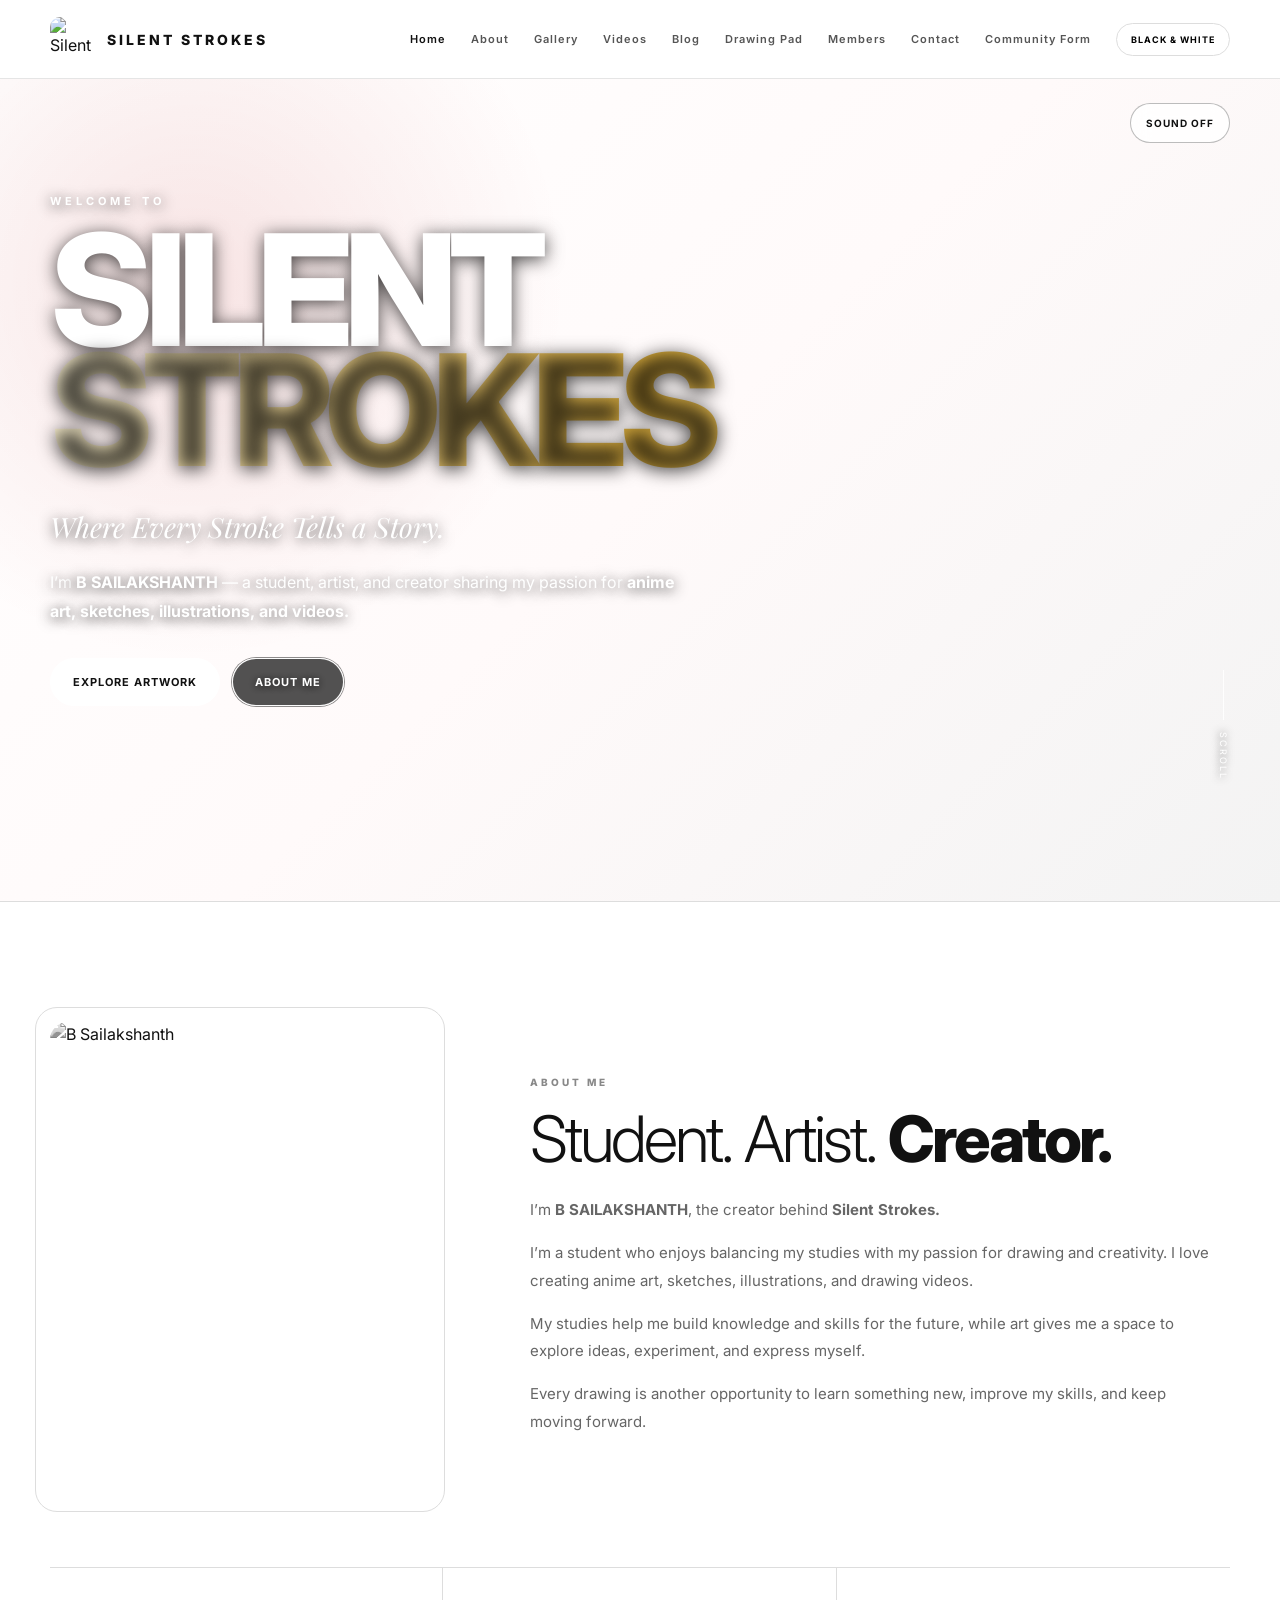
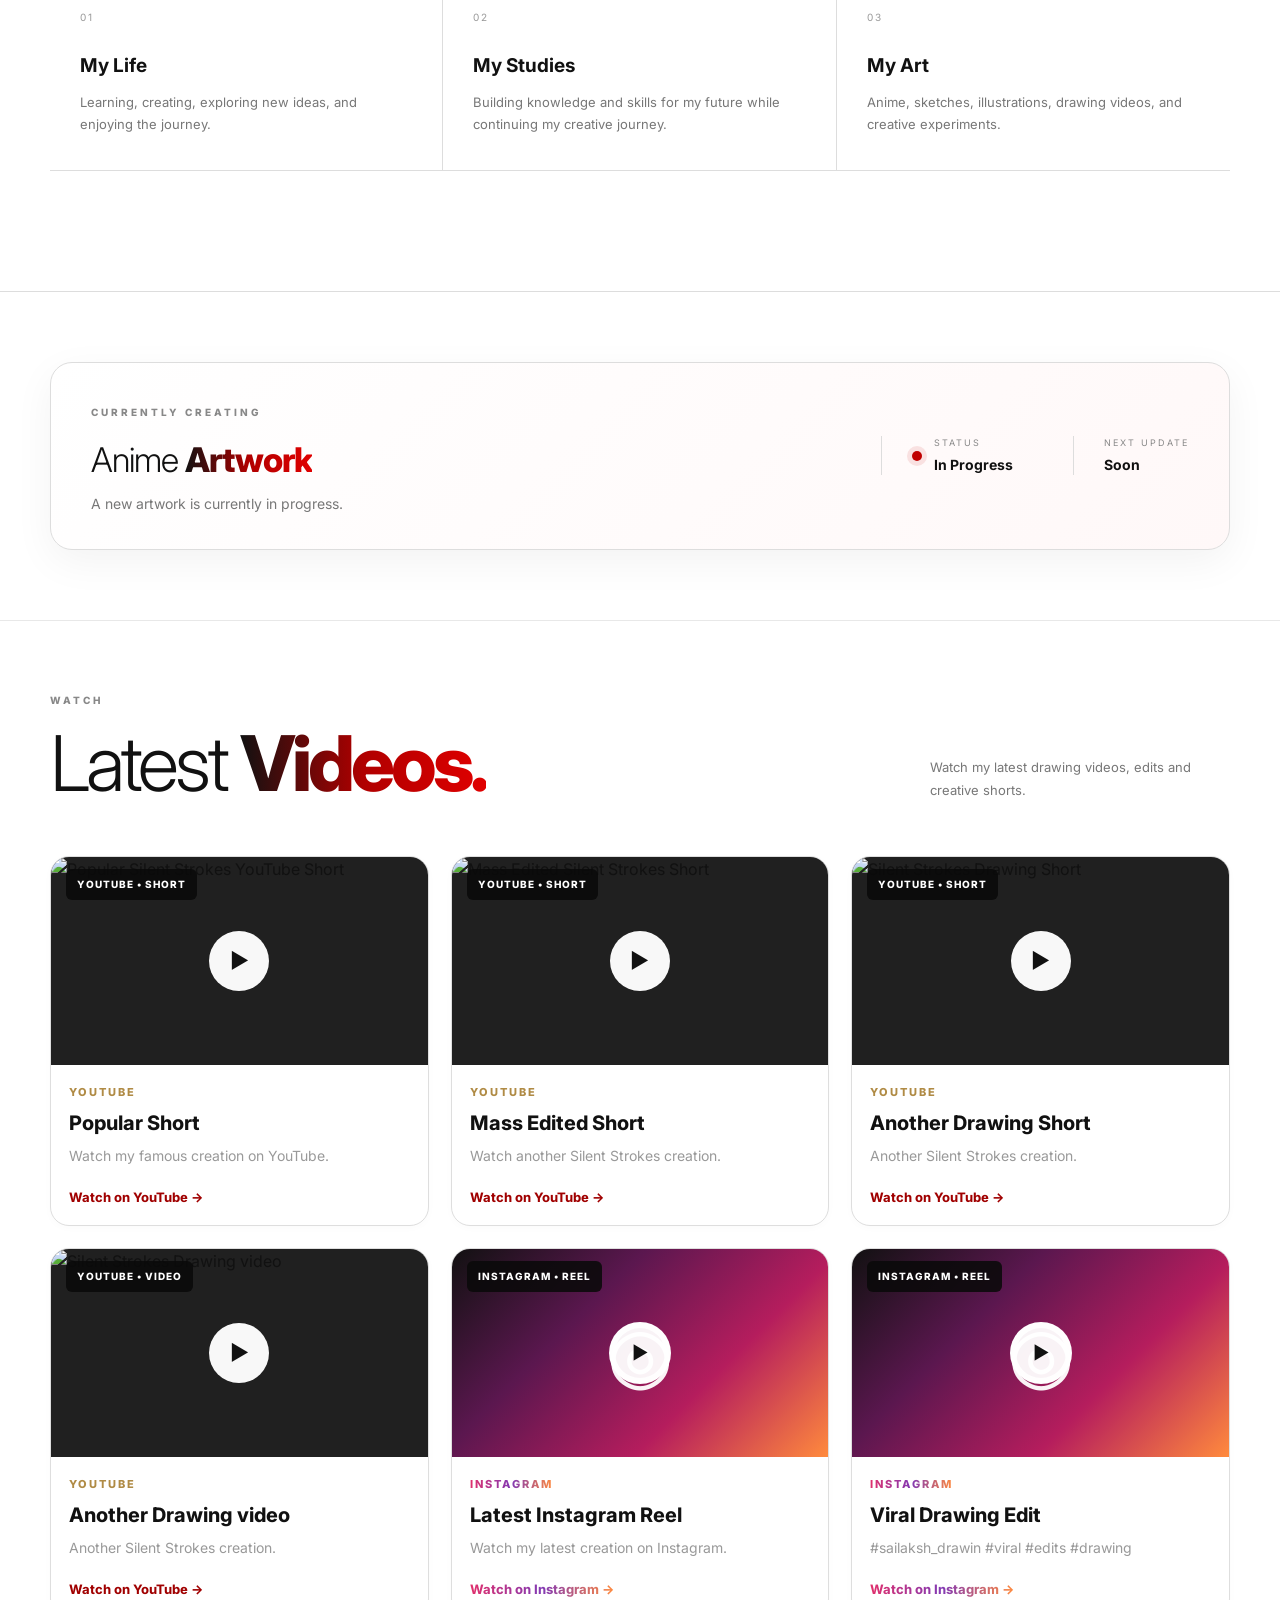
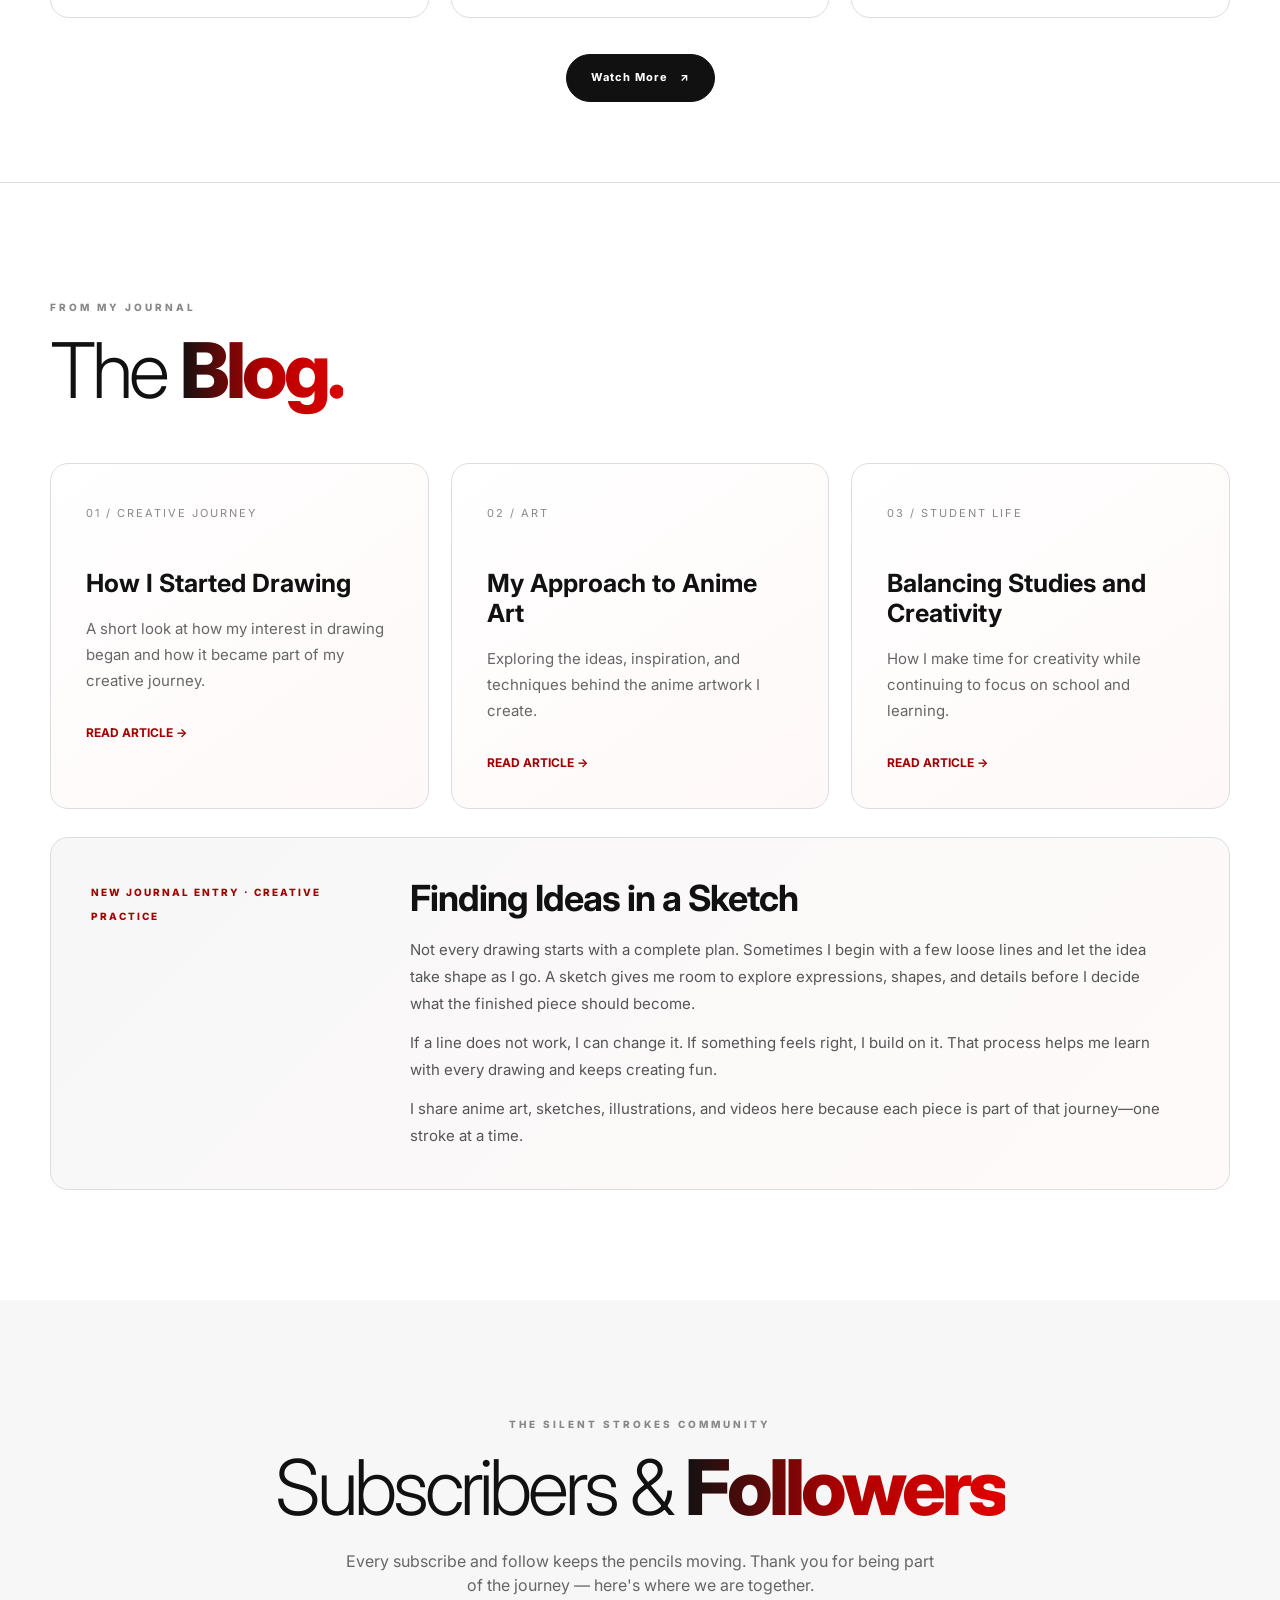
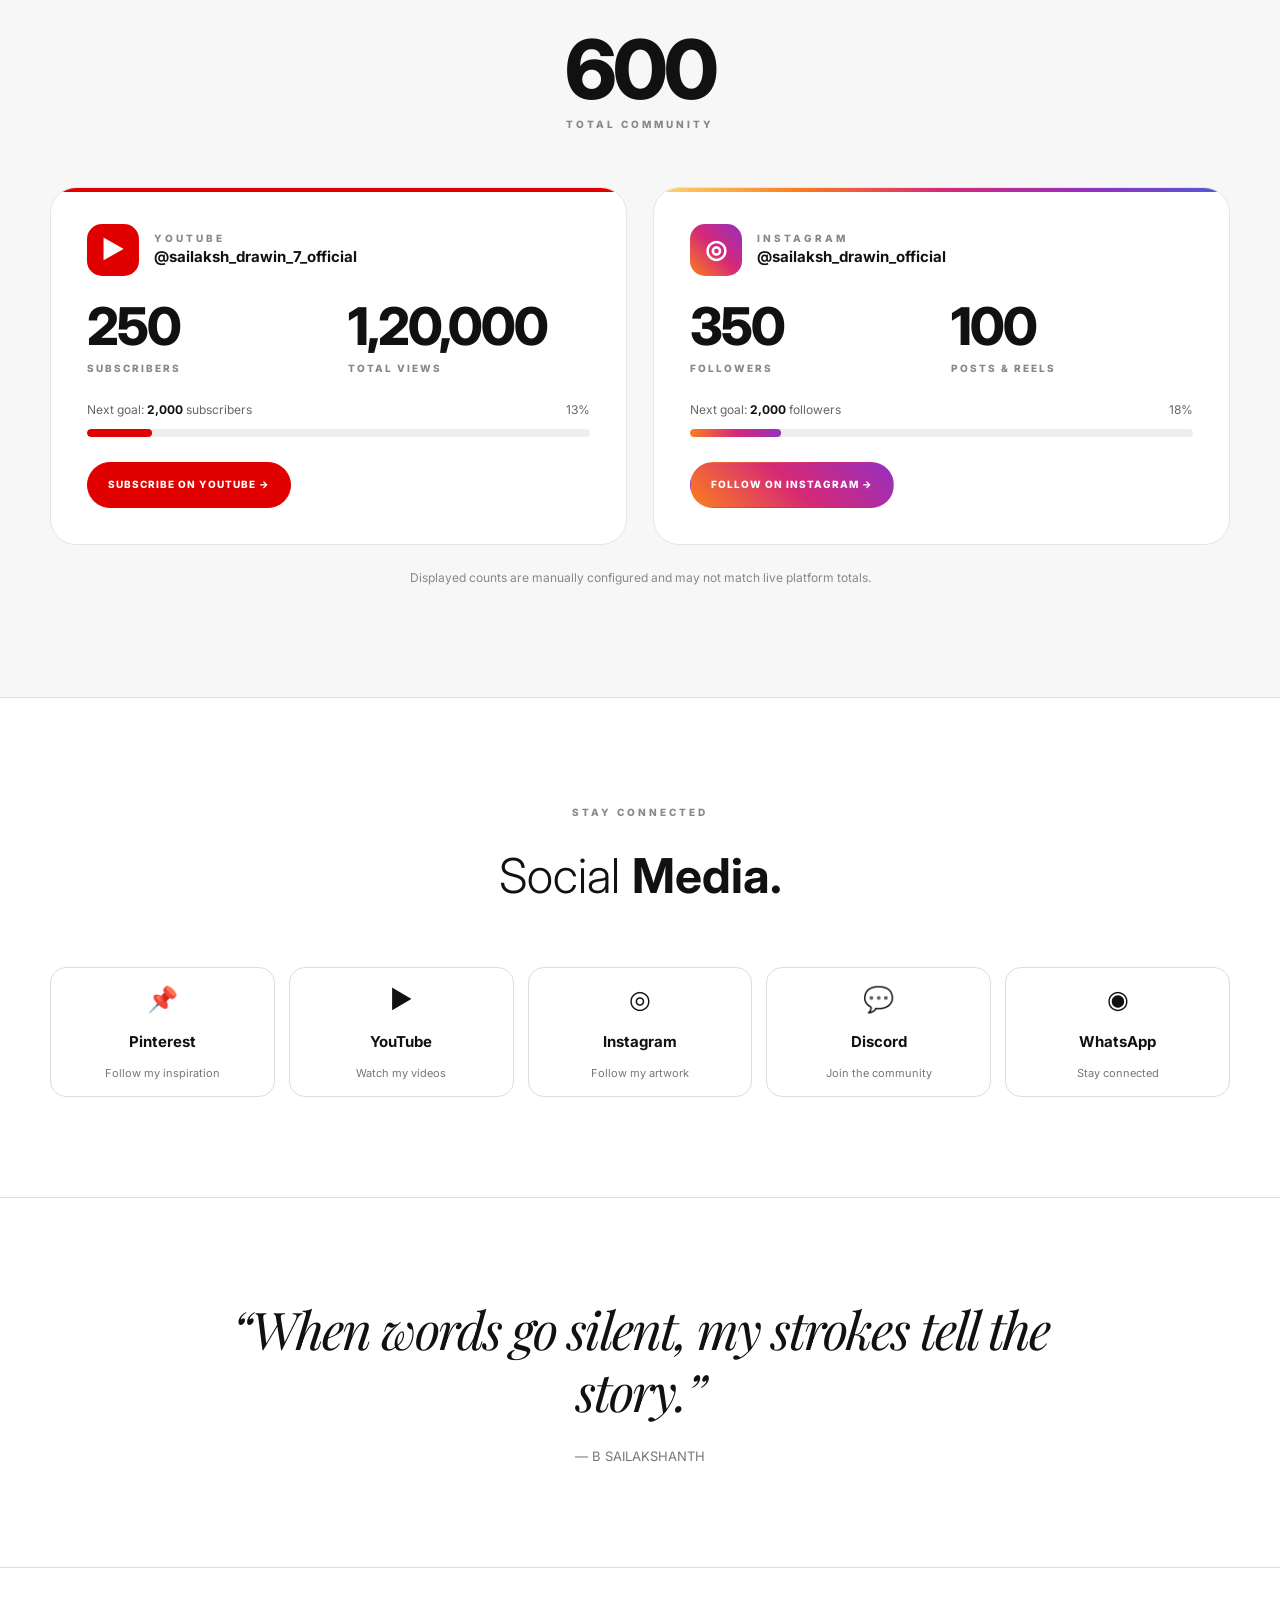
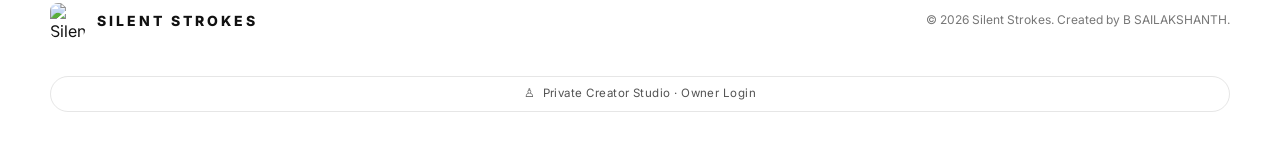
==== commit db5ff47c: "Add a new creative practice blog post" ====
--- a/index.html
+++ b/index.html
@@ -1306,6 +1306,70 @@
       font-weight: 700;
       color: #a00000;
     }
+
+    .blog-feature {
+      margin-top: 28px;
+      padding: clamp(24px, 4vw, 40px);
+      display: grid;
+      grid-template-columns: minmax(150px, .65fr) minmax(0, 1.8fr);
+      gap: 20px 38px;
+      border: 1px solid #ddd;
+      border-radius: 18px;
+      background: linear-gradient(135deg, #f7f7f7, #fffafa);
+    }
+
+    .blog-feature-kicker {
+      color: #a00000;
+      font-size: 10px;
+      font-weight: 800;
+      letter-spacing: 2px;
+      line-height: 1.8;
+      text-transform: uppercase;
+    }
+
+    .blog-feature h3 {
+      margin: 0 0 16px;
+      font-size: clamp(25px, 3vw, 36px);
+      line-height: 1.15;
+      letter-spacing: -1px;
+    }
+
+    .blog-feature-copy {
+      max-width: 760px;
+    }
+
+    .blog-feature-copy p {
+      margin-top: 12px;
+      color: #555;
+      font-size: 15px;
+      line-height: 1.8;
+    }
+
+    .blog-feature-copy p:first-child {
+      margin-top: 0;
+    }
+
+    body.bw .blog-feature {
+      border-color: #ccc;
+      background: linear-gradient(135deg, #f1f1f1, #fff);
+    }
+
+    @media (max-width: 700px) {
+      .blog-feature {
+        grid-template-columns: 1fr;
+        gap: 14px;
+        padding: 24px 20px;
+      }
+
+      .blog-feature h3 {
+        font-size: 27px;
+      }
+
+      .blog-feature-copy p {
+        font-size: 14px;
+      }
+    }
+
 
 
     /* =====================================================
@@ -3070,6 +3134,20 @@
 
 
         </div>
+
+        <article class="blog-feature reveal">
+          <div>
+            <span class="blog-feature-kicker">New journal entry · Creative practice</span>
+          </div>
+
+          <div class="blog-feature-copy">
+            <h3>Finding Ideas in a Sketch</h3>
+            <p>Not every drawing starts with a complete plan. Sometimes I begin with a few loose lines and let the idea take shape as I go. A sketch gives me room to explore expressions, shapes, and details before I decide what the finished piece should become.</p>
+            <p>If a line does not work, I can change it. If something feels right, I build on it. That process helps me learn with every drawing and keeps creating fun.</p>
+            <p>I share anime art, sketches, illustrations, and videos here because each piece is part of that journey—one stroke at a time.</p>
+          </div>
+        </article>
+
 
       </div>
 
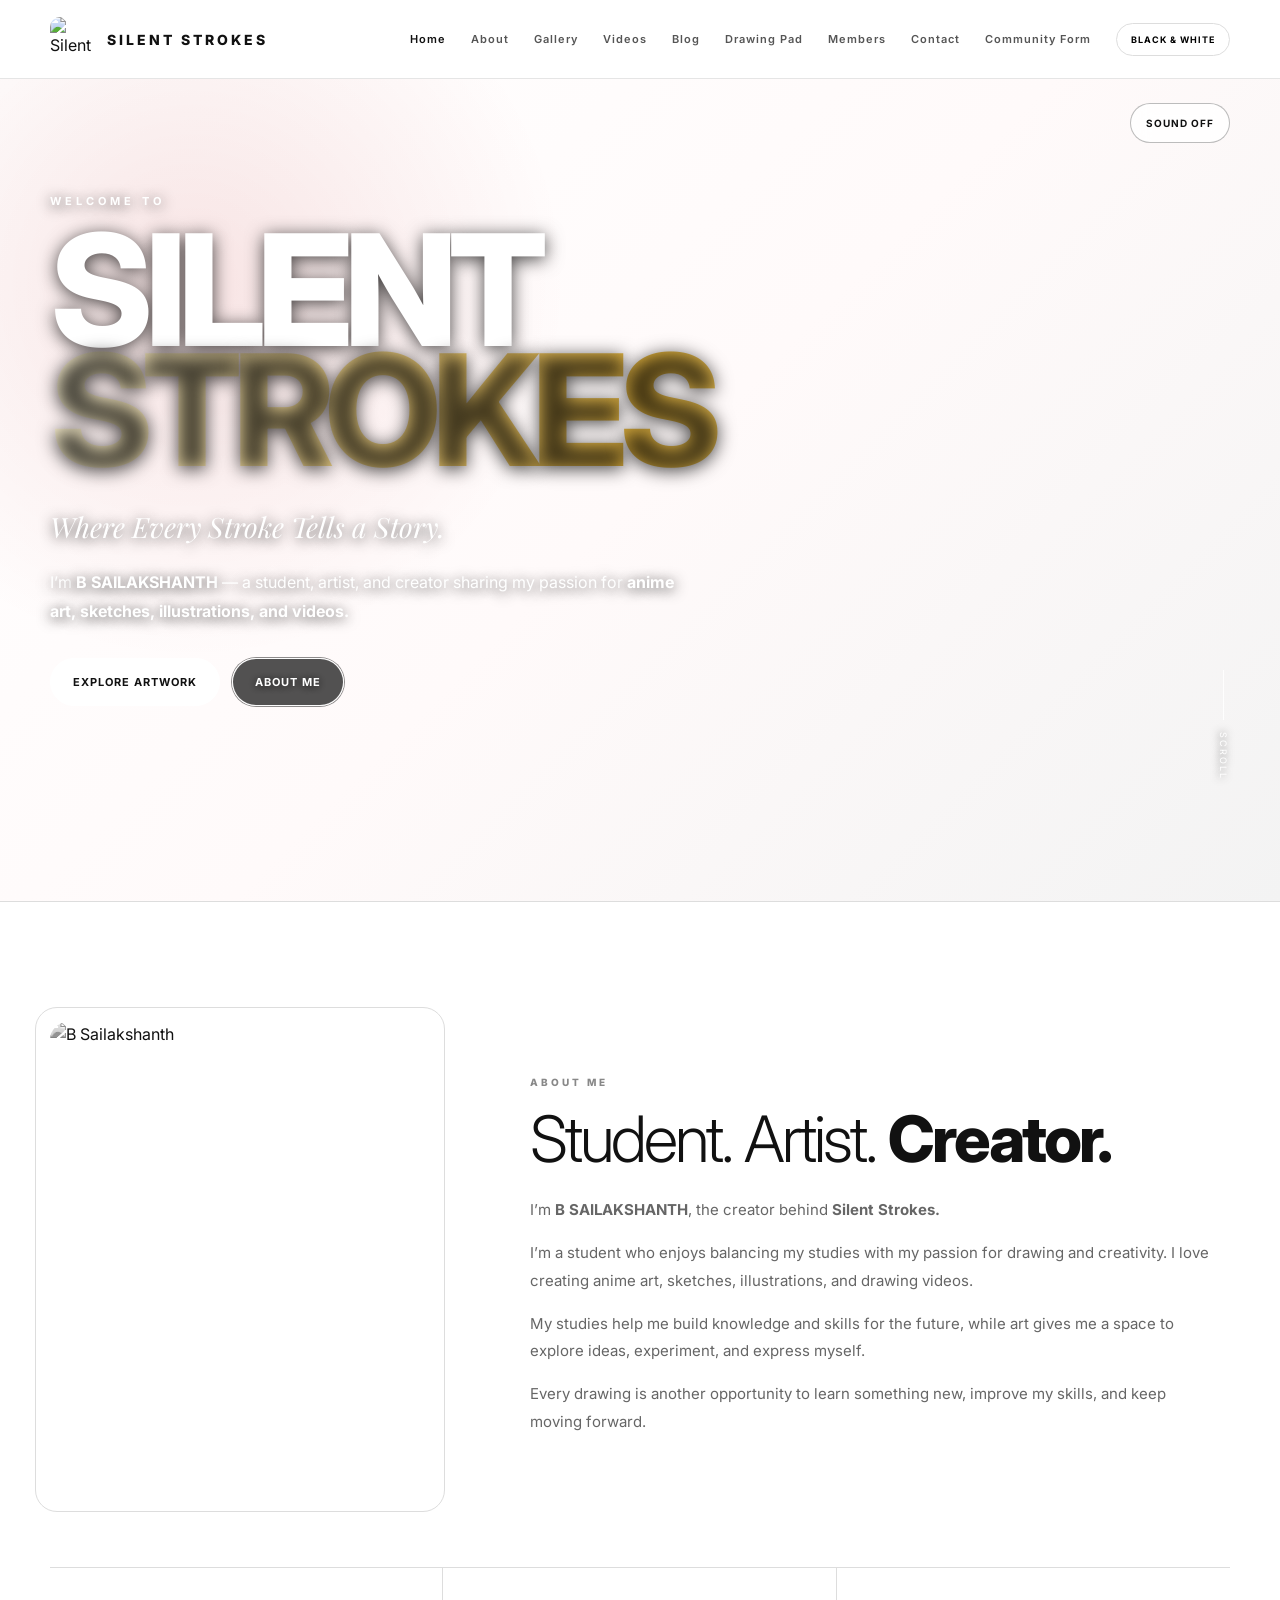
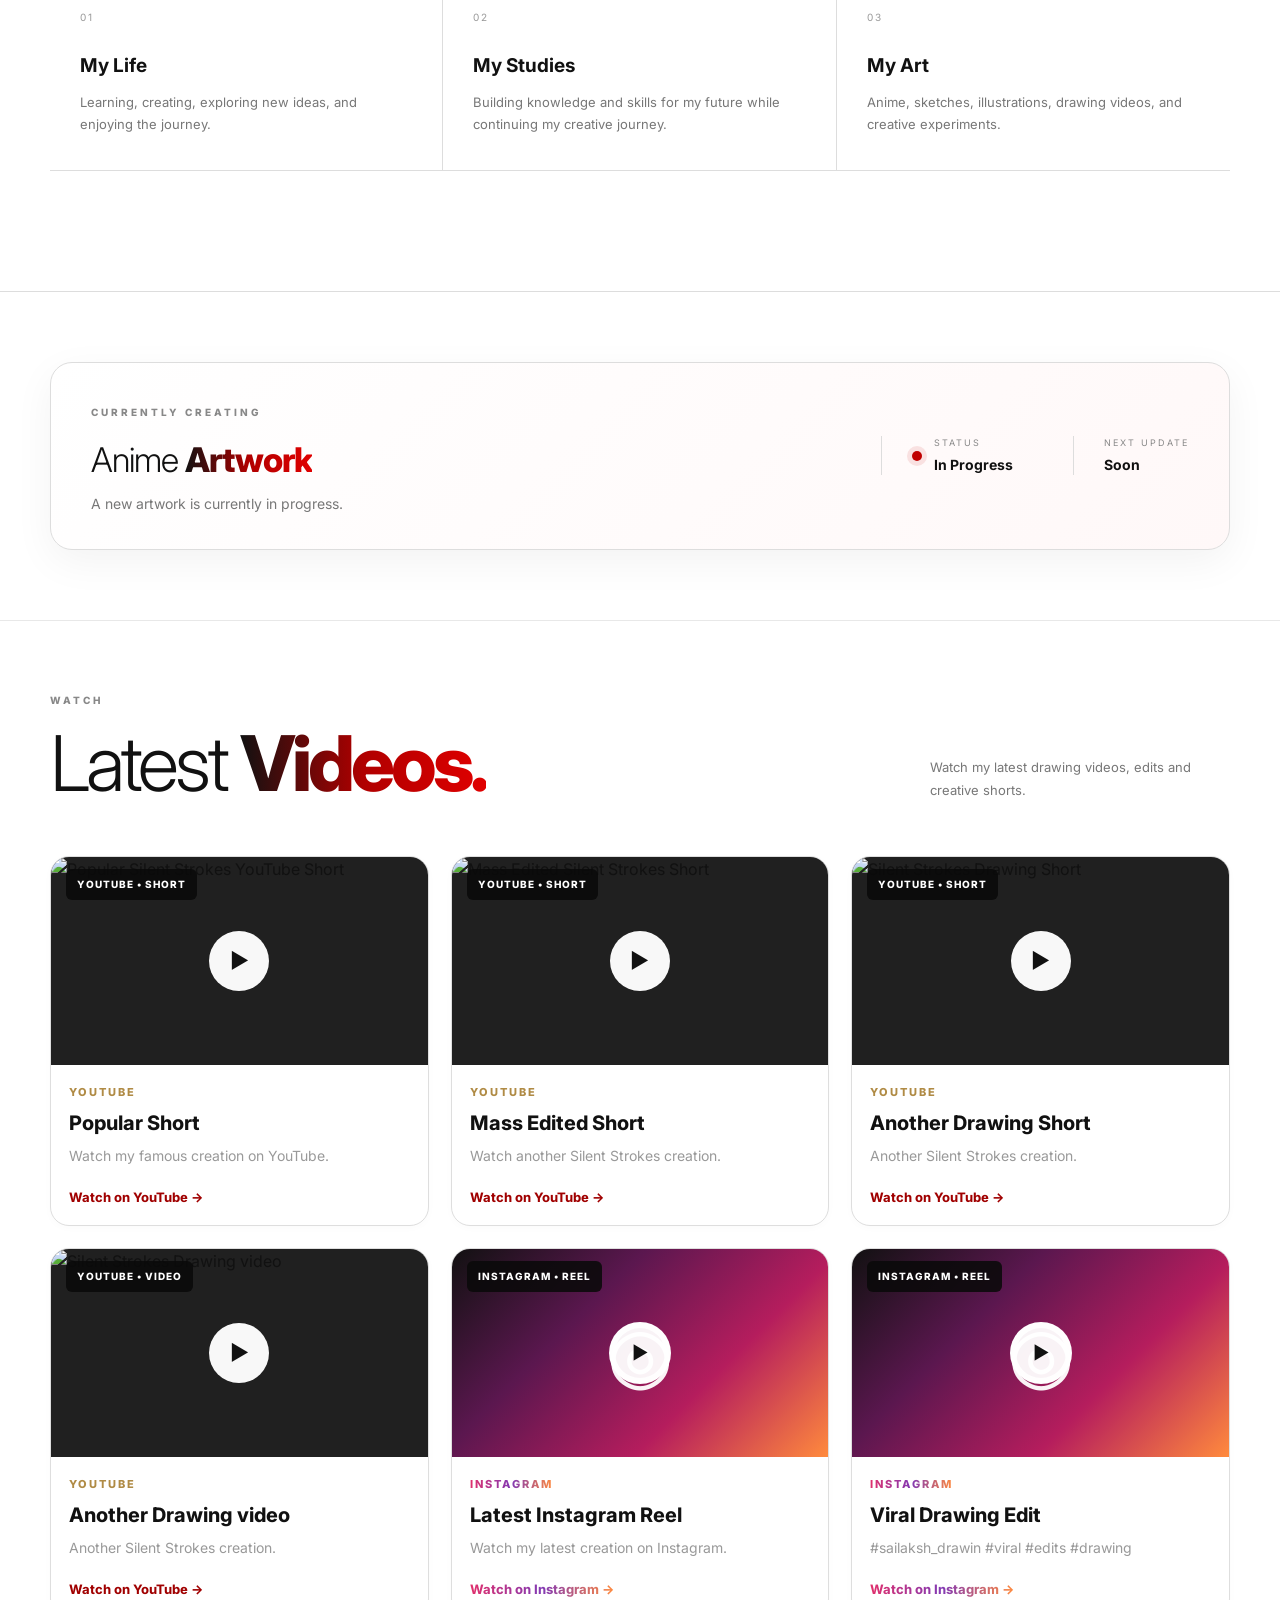
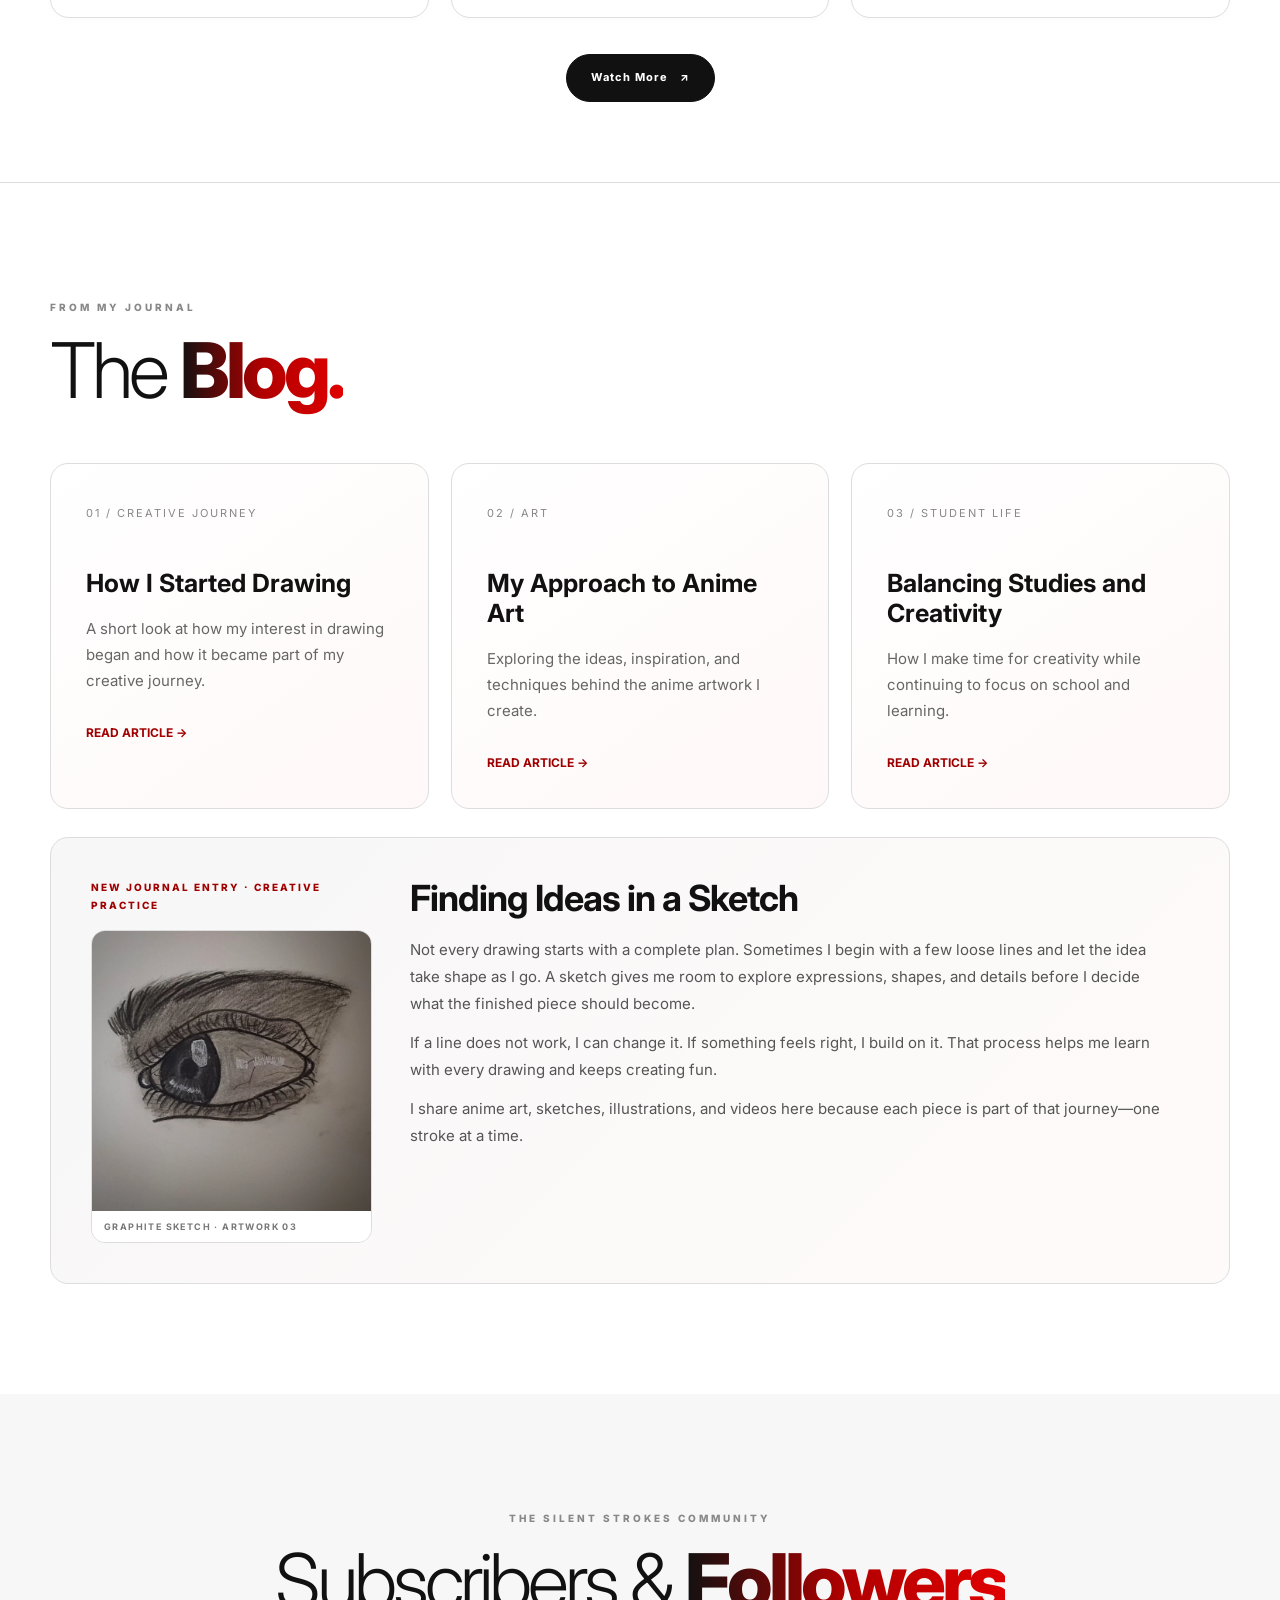
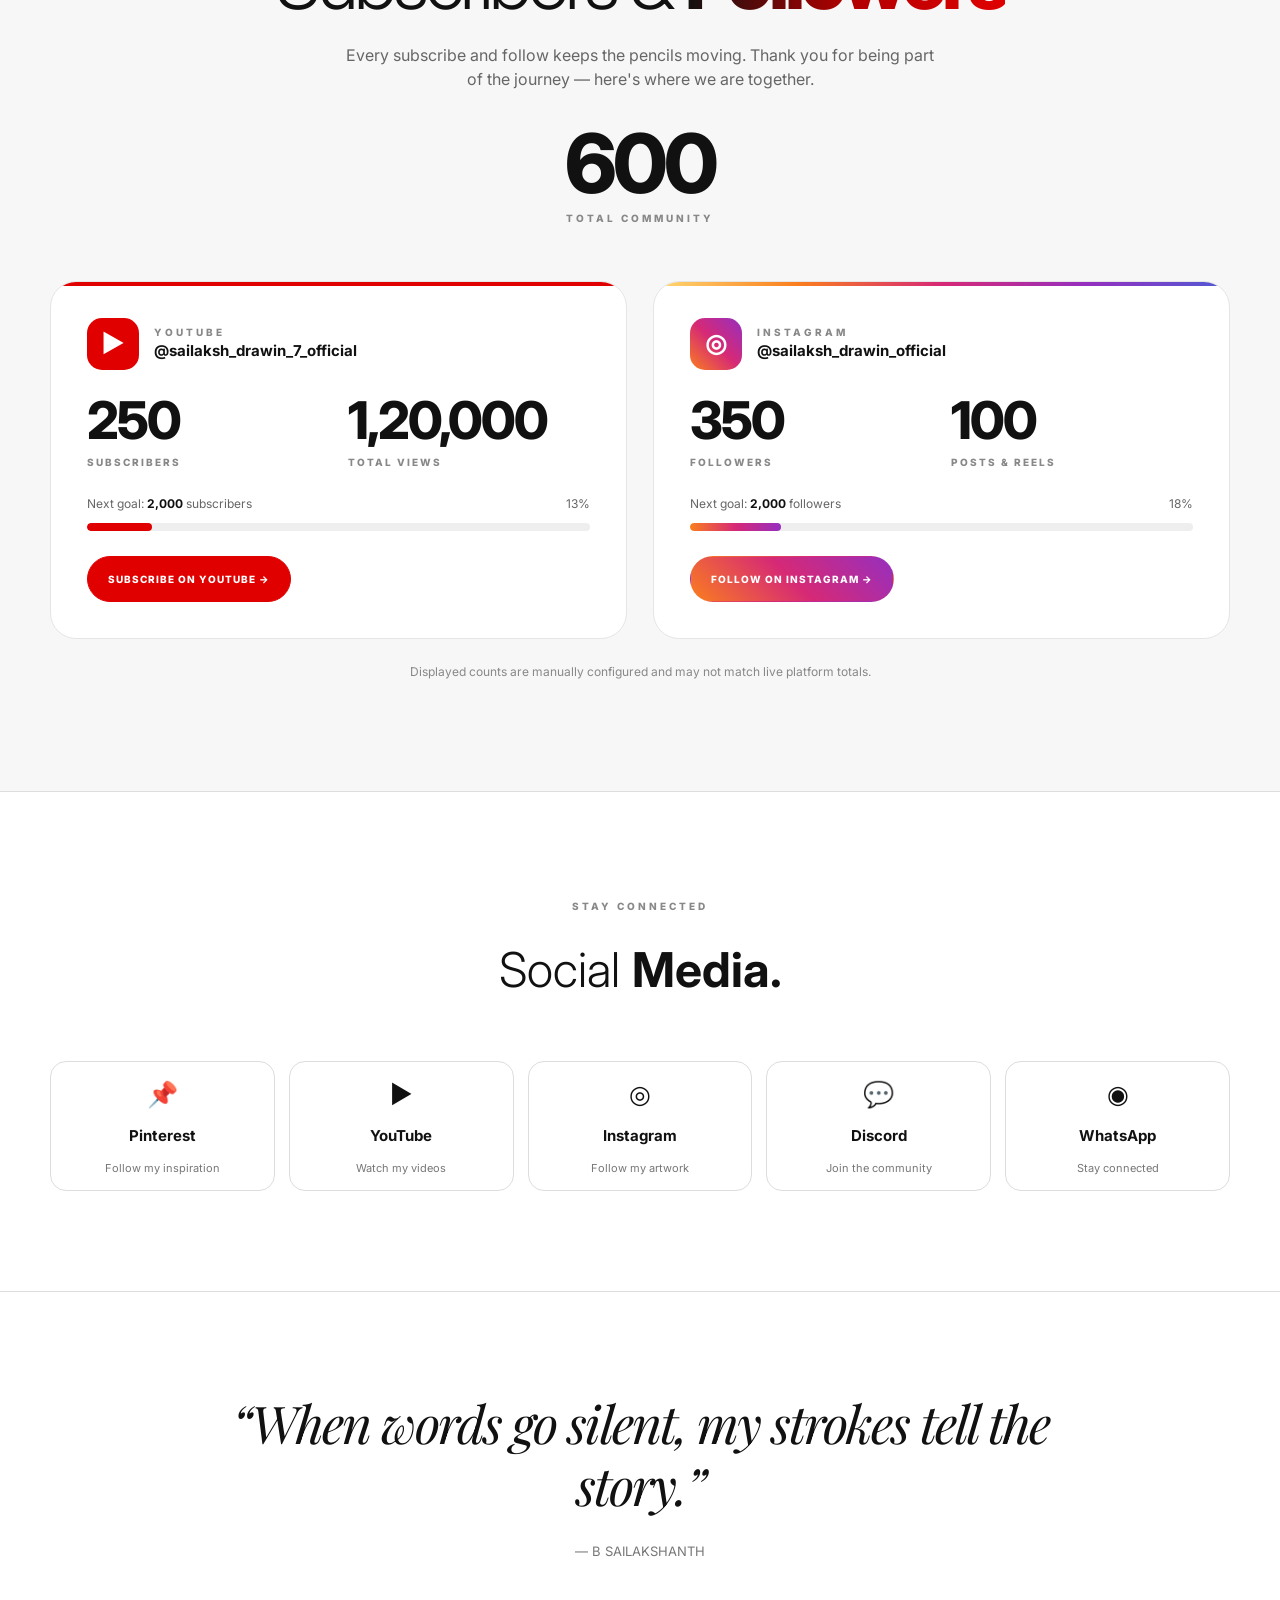
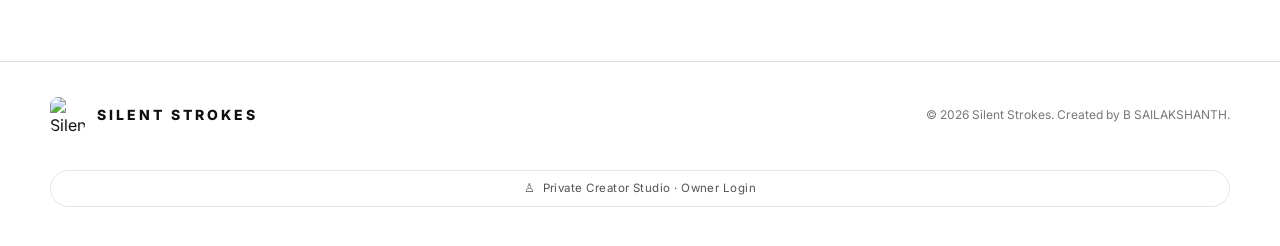
==== commit 85060805: "Add gallery sketch to blog feature" ====
--- a/index.html
+++ b/index.html
@@ -1326,6 +1326,48 @@
       line-height: 1.8;
       text-transform: uppercase;
     }
+
+    .blog-feature-visual {
+      display: flex;
+      flex-direction: column;
+      gap: 16px;
+      min-height: 260px;
+    }
+
+    .blog-feature-art {
+      flex: 1;
+      display: flex;
+      flex-direction: column;
+      min-height: 220px;
+      margin: 0;
+      overflow: hidden;
+      border: 1px solid #ddd;
+      border-radius: 14px;
+      background: #eee;
+    }
+
+    .blog-feature-art img {
+      flex: 1;
+      width: 100%;
+      height: 100%;
+      min-height: 0;
+      object-fit: cover;
+      object-position: center;
+    }
+
+    .blog-feature-art figcaption {
+      padding: 9px 12px;
+      background: #fff;
+      color: #777;
+      font-size: 9px;
+      font-weight: 700;
+      letter-spacing: 1.4px;
+    }
+
+    body.bw .blog-feature-art figcaption {
+      background: #f2f2f2;
+    }
+
 
     .blog-feature h3 {
       margin: 0 0 16px;
@@ -3136,8 +3178,17 @@
         </div>
 
         <article class="blog-feature reveal">
-          <div>
+          <div class="blog-feature-visual">
             <span class="blog-feature-kicker">New journal entry · Creative practice</span>
+            <figure class="blog-feature-art">
+              <img
+                src="assets/gallery-art/artwork-03.webp"
+                alt="Graphite eye drawing from the Silent Strokes gallery"
+                loading="lazy"
+                decoding="async"
+              >
+              <figcaption>GRAPHITE SKETCH · ARTWORK 03</figcaption>
+            </figure>
           </div>
 
           <div class="blog-feature-copy">
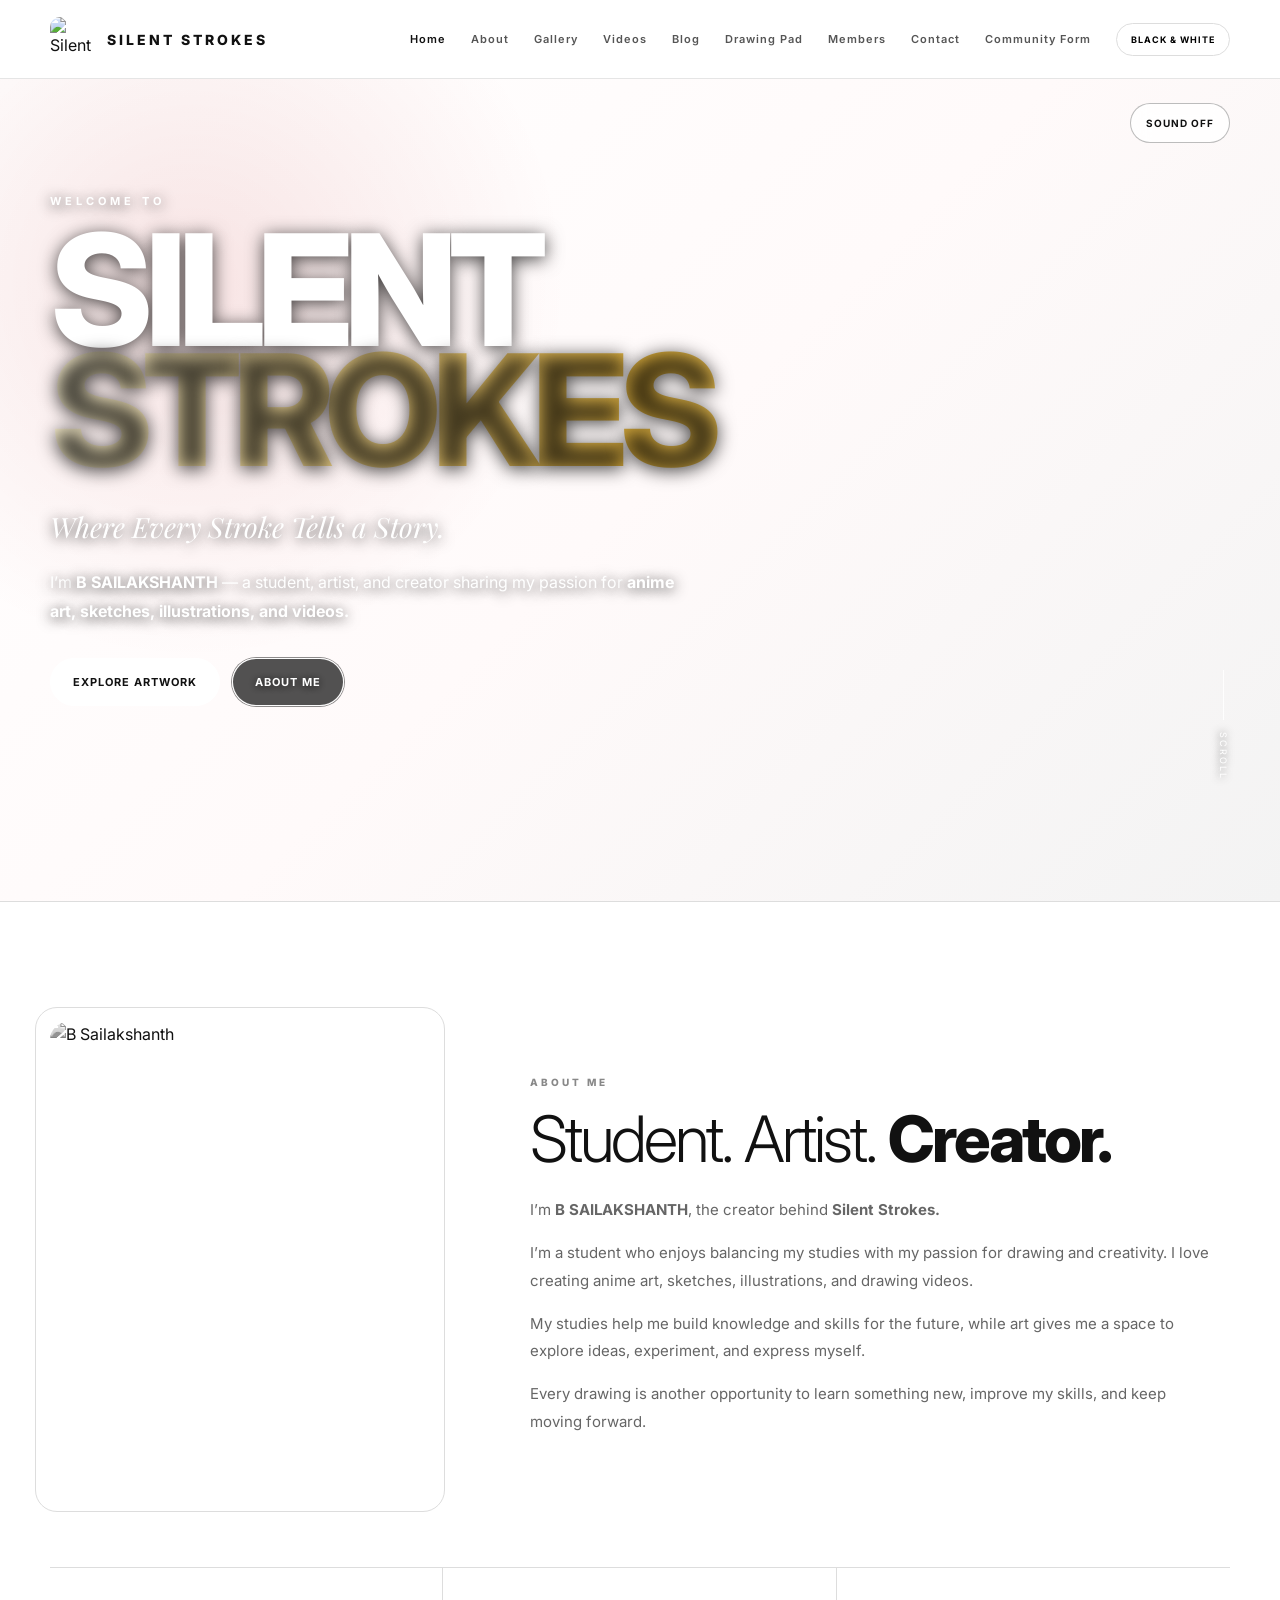
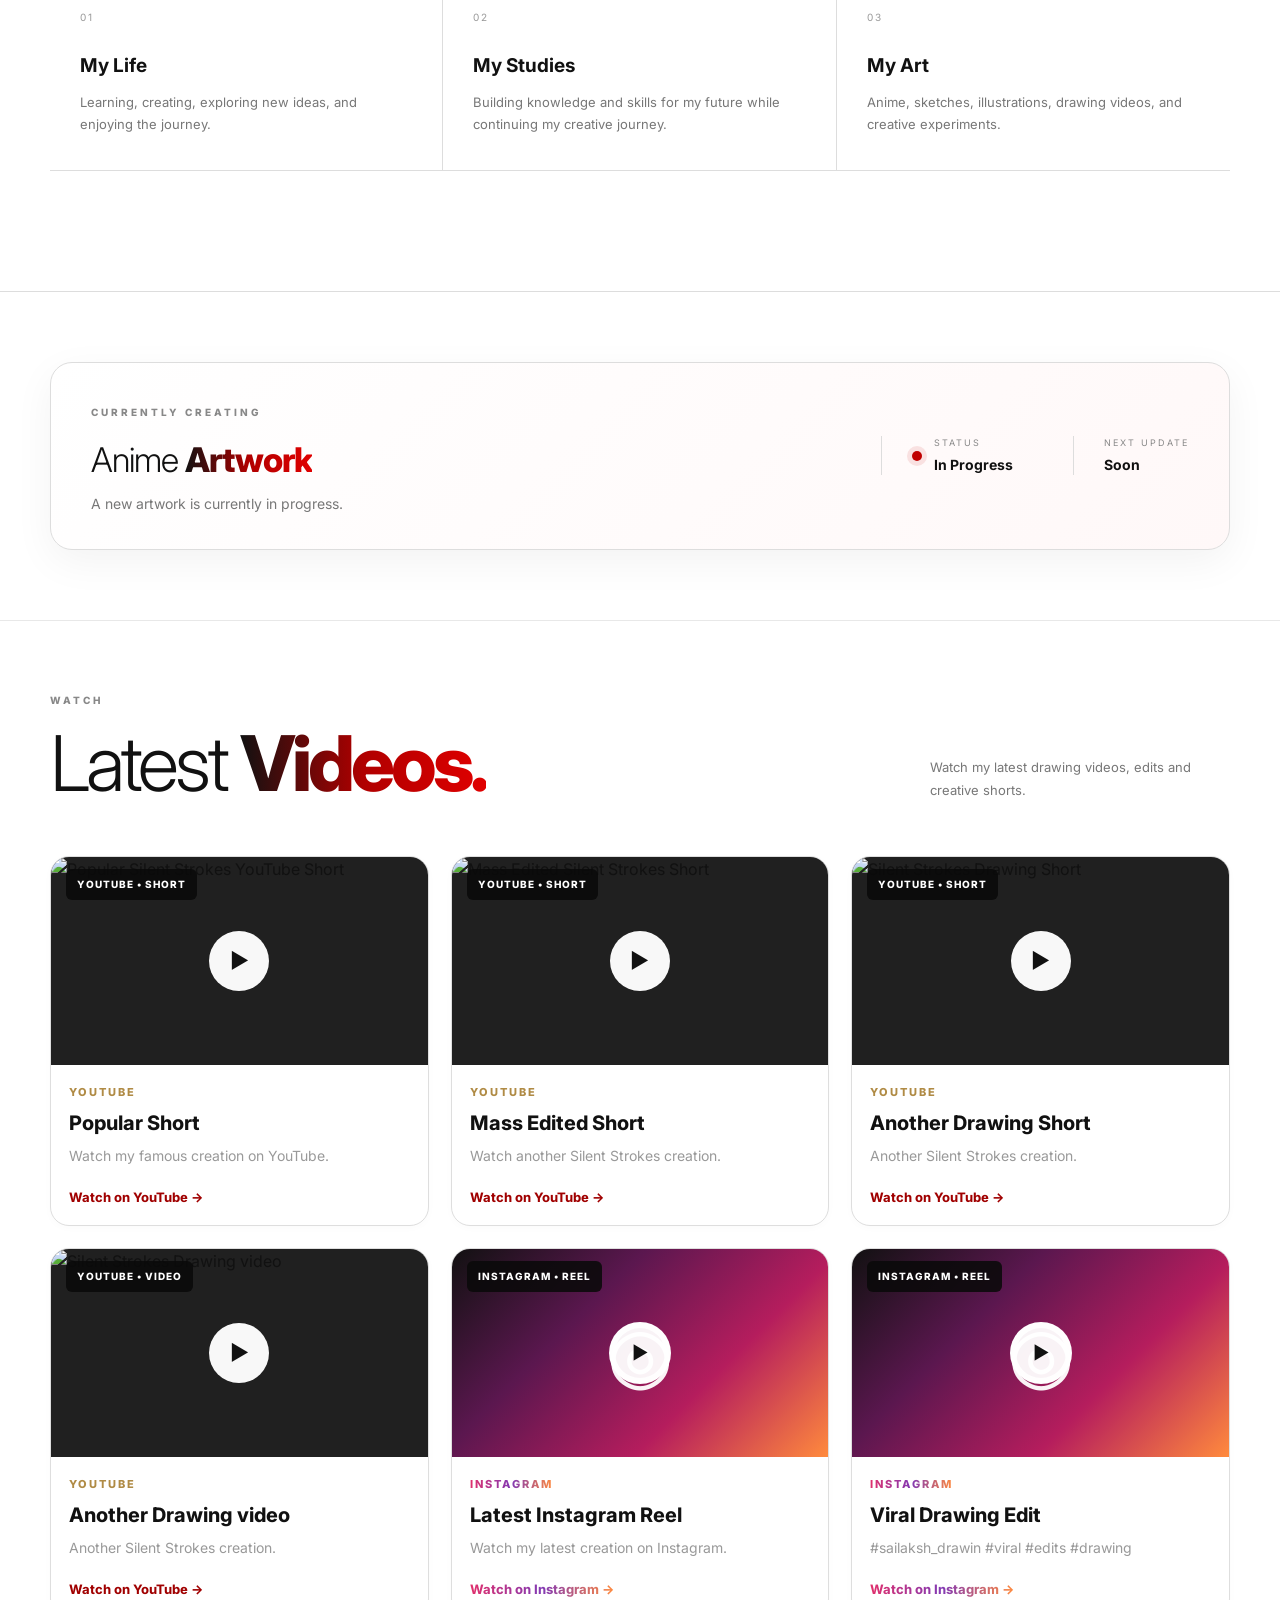
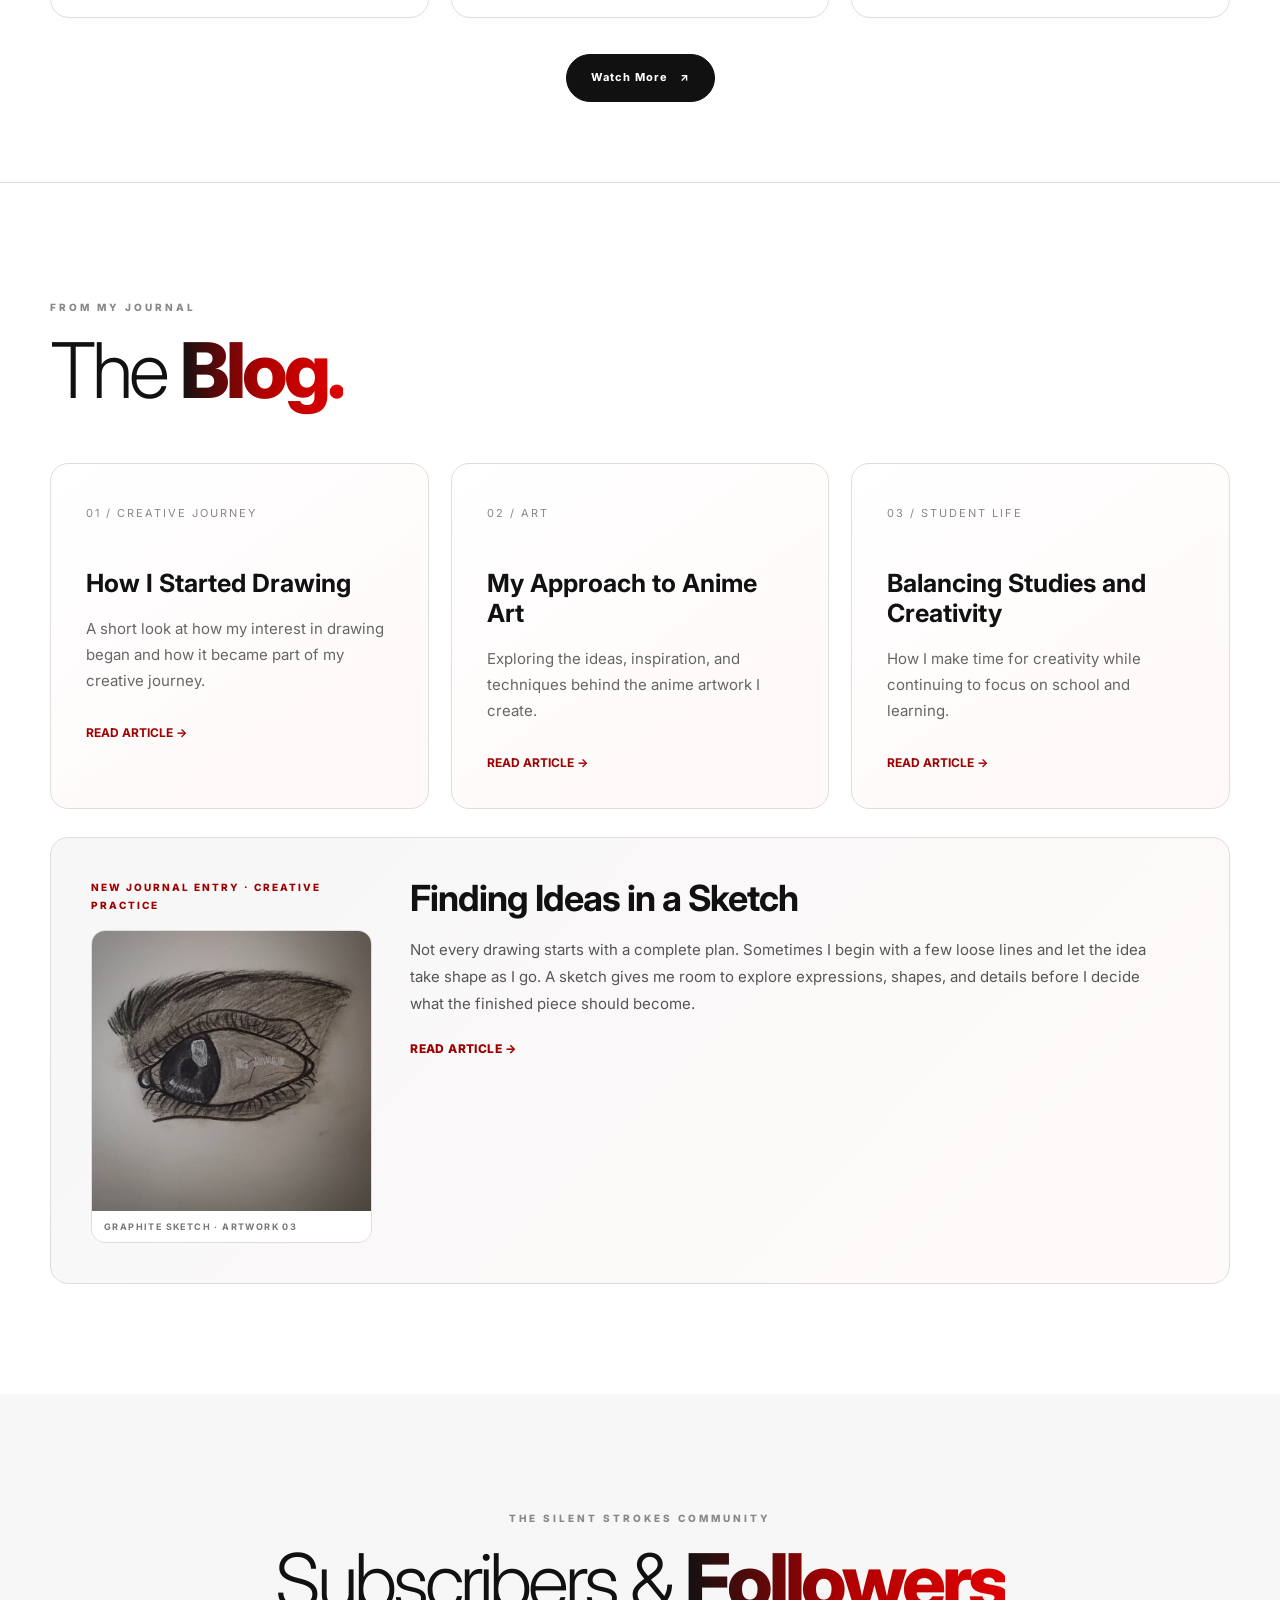
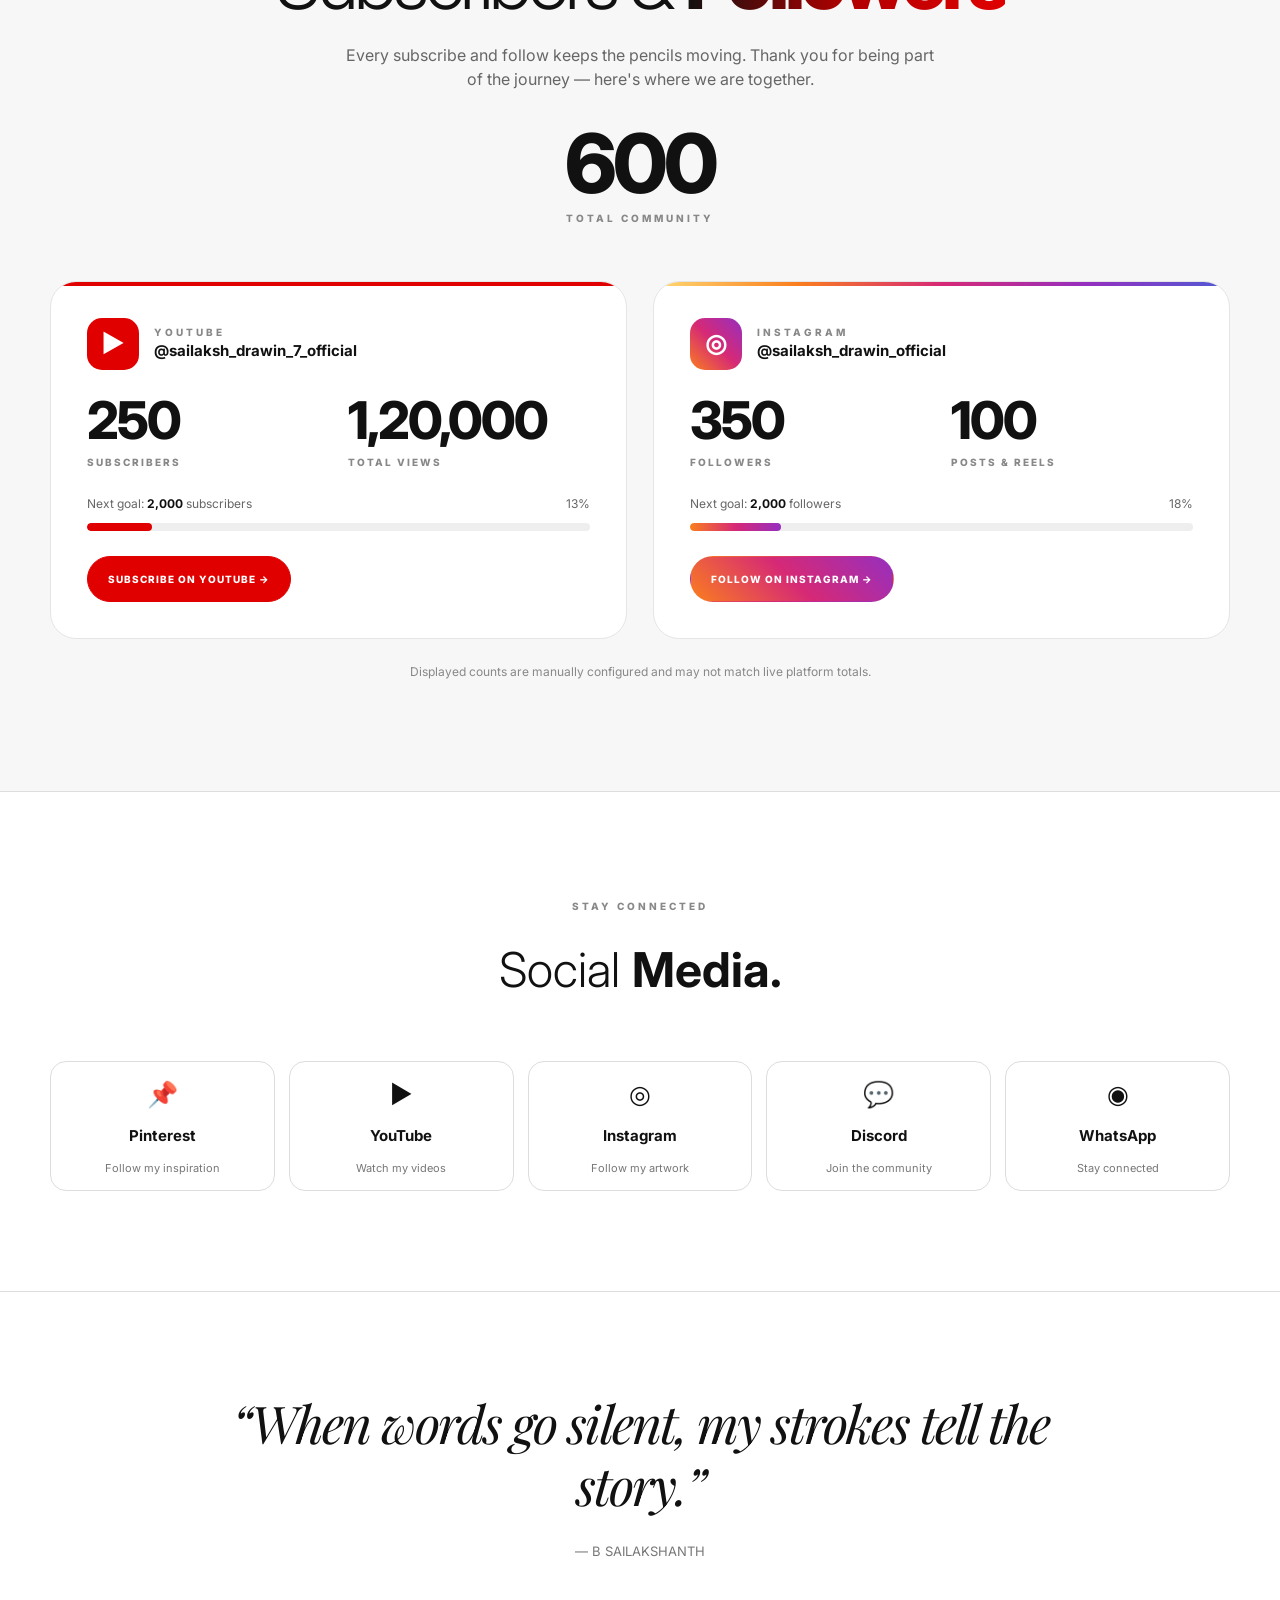
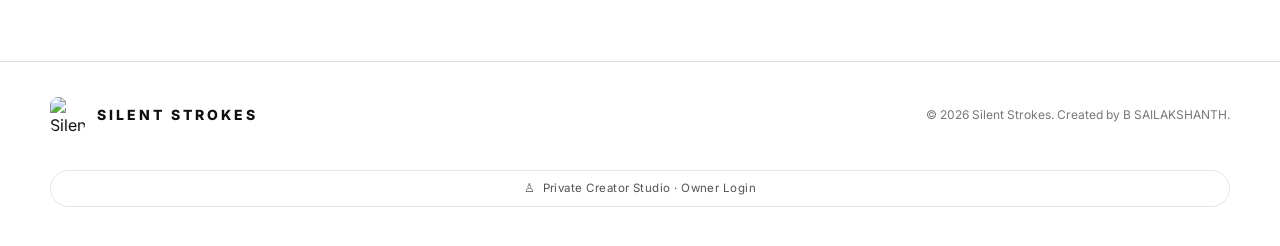
==== commit b275077d: "Make new blog post expandable" ====
--- a/index.html
+++ b/index.html
@@ -1390,6 +1390,48 @@
     .blog-feature-copy p:first-child {
       margin-top: 0;
     }
+
+    .blog-feature-details {
+      margin-top: 18px;
+    }
+
+    .blog-feature-details summary {
+      display: inline-flex;
+      align-items: center;
+      color: #a00000;
+      font-size: 12px;
+      font-weight: 800;
+      letter-spacing: .4px;
+      list-style: none;
+      cursor: pointer;
+    }
+
+    .blog-feature-details summary::-webkit-details-marker {
+      display: none;
+    }
+
+    .blog-feature-details summary:focus-visible {
+      outline: 2px solid #a00000;
+      outline-offset: 5px;
+      border-radius: 2px;
+    }
+
+    .blog-feature-summary-open {
+      display: none;
+    }
+
+    .blog-feature-details[open] .blog-feature-summary-closed {
+      display: none;
+    }
+
+    .blog-feature-details[open] .blog-feature-summary-open {
+      display: inline;
+    }
+
+    .blog-feature-full {
+      padding-top: 2px;
+    }
+
 
     body.bw .blog-feature {
       border-color: #ccc;
@@ -3194,8 +3236,16 @@
           <div class="blog-feature-copy">
             <h3>Finding Ideas in a Sketch</h3>
             <p>Not every drawing starts with a complete plan. Sometimes I begin with a few loose lines and let the idea take shape as I go. A sketch gives me room to explore expressions, shapes, and details before I decide what the finished piece should become.</p>
-            <p>If a line does not work, I can change it. If something feels right, I build on it. That process helps me learn with every drawing and keeps creating fun.</p>
-            <p>I share anime art, sketches, illustrations, and videos here because each piece is part of that journey—one stroke at a time.</p>
+            <details class="blog-feature-details">
+              <summary>
+                <span class="blog-feature-summary-closed">READ ARTICLE →</span>
+                <span class="blog-feature-summary-open">CLOSE ARTICLE ↑</span>
+              </summary>
+              <div class="blog-feature-full">
+                <p>If a line does not work, I can change it. If something feels right, I build on it. That process helps me learn with every drawing and keeps creating fun.</p>
+                <p>I share anime art, sketches, illustrations, and videos here because each piece is part of that journey—one stroke at a time.</p>
+              </div>
+            </details>
           </div>
         </article>
 
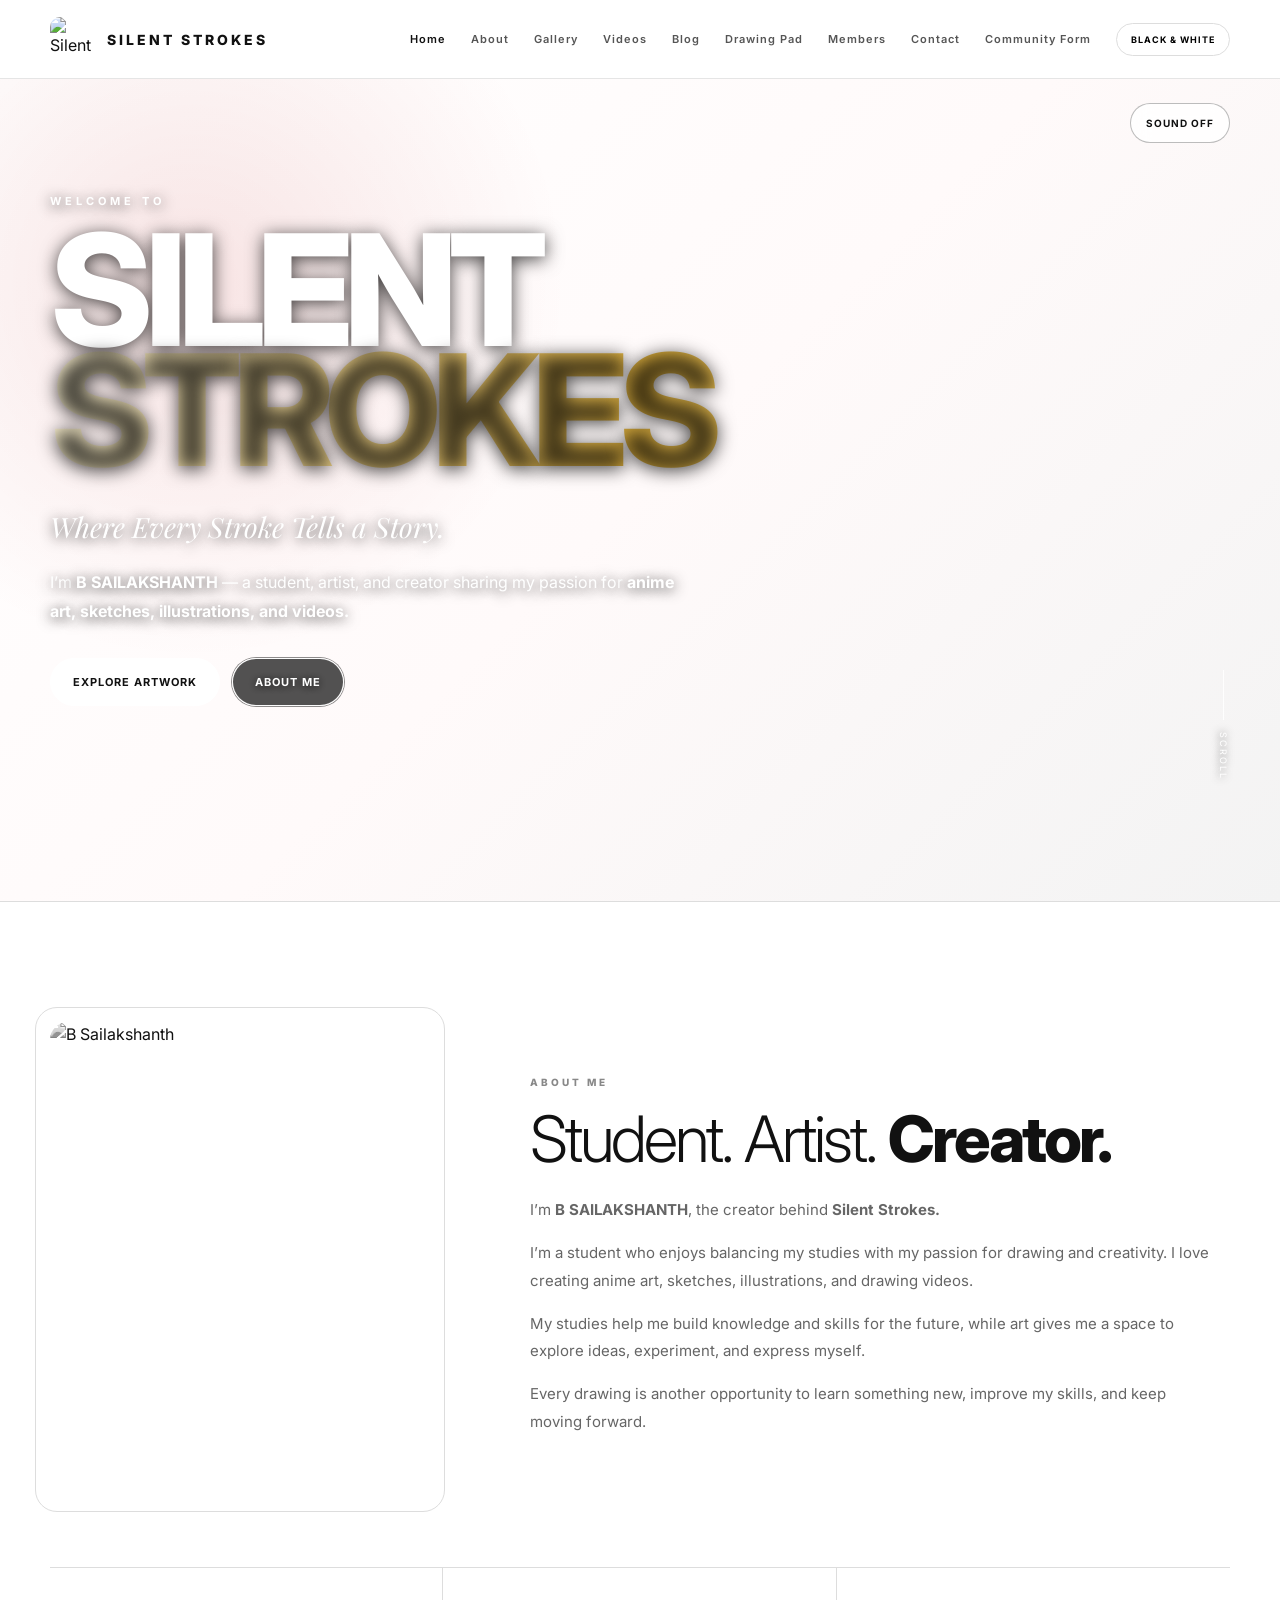
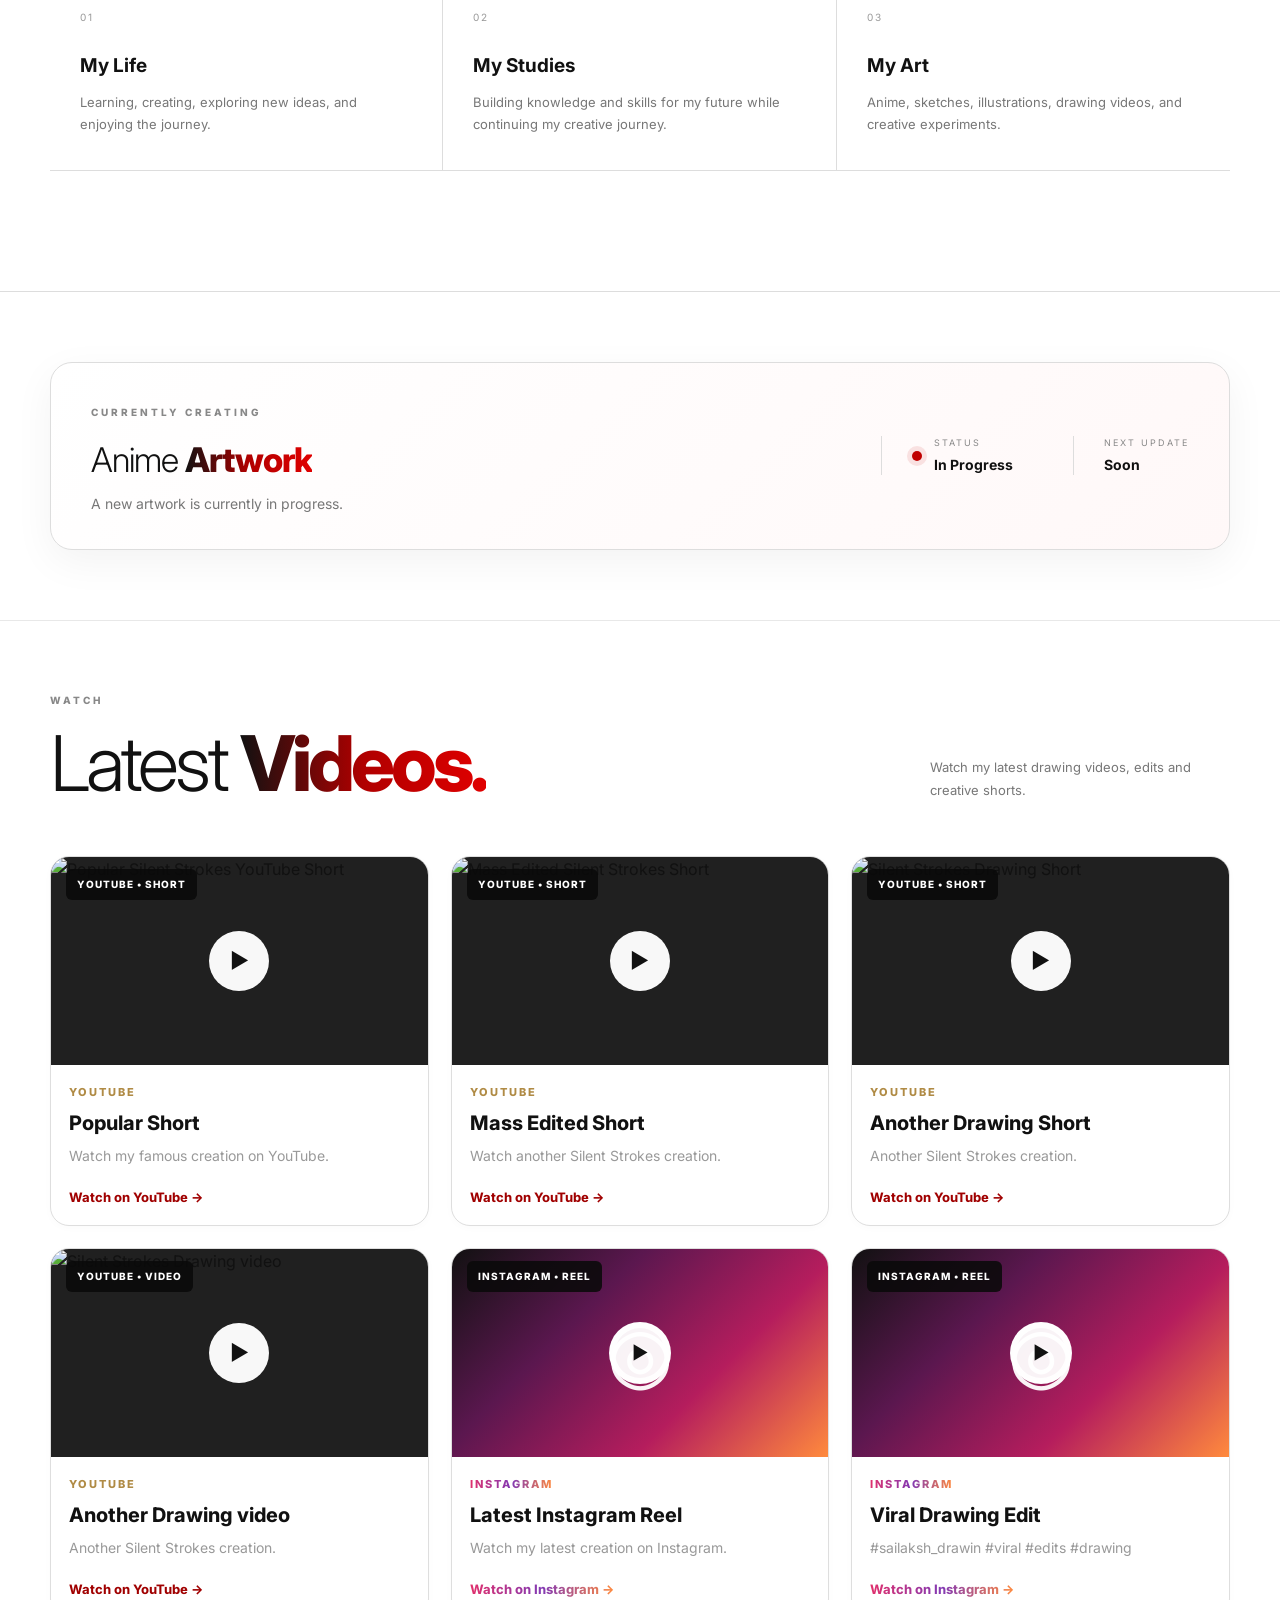
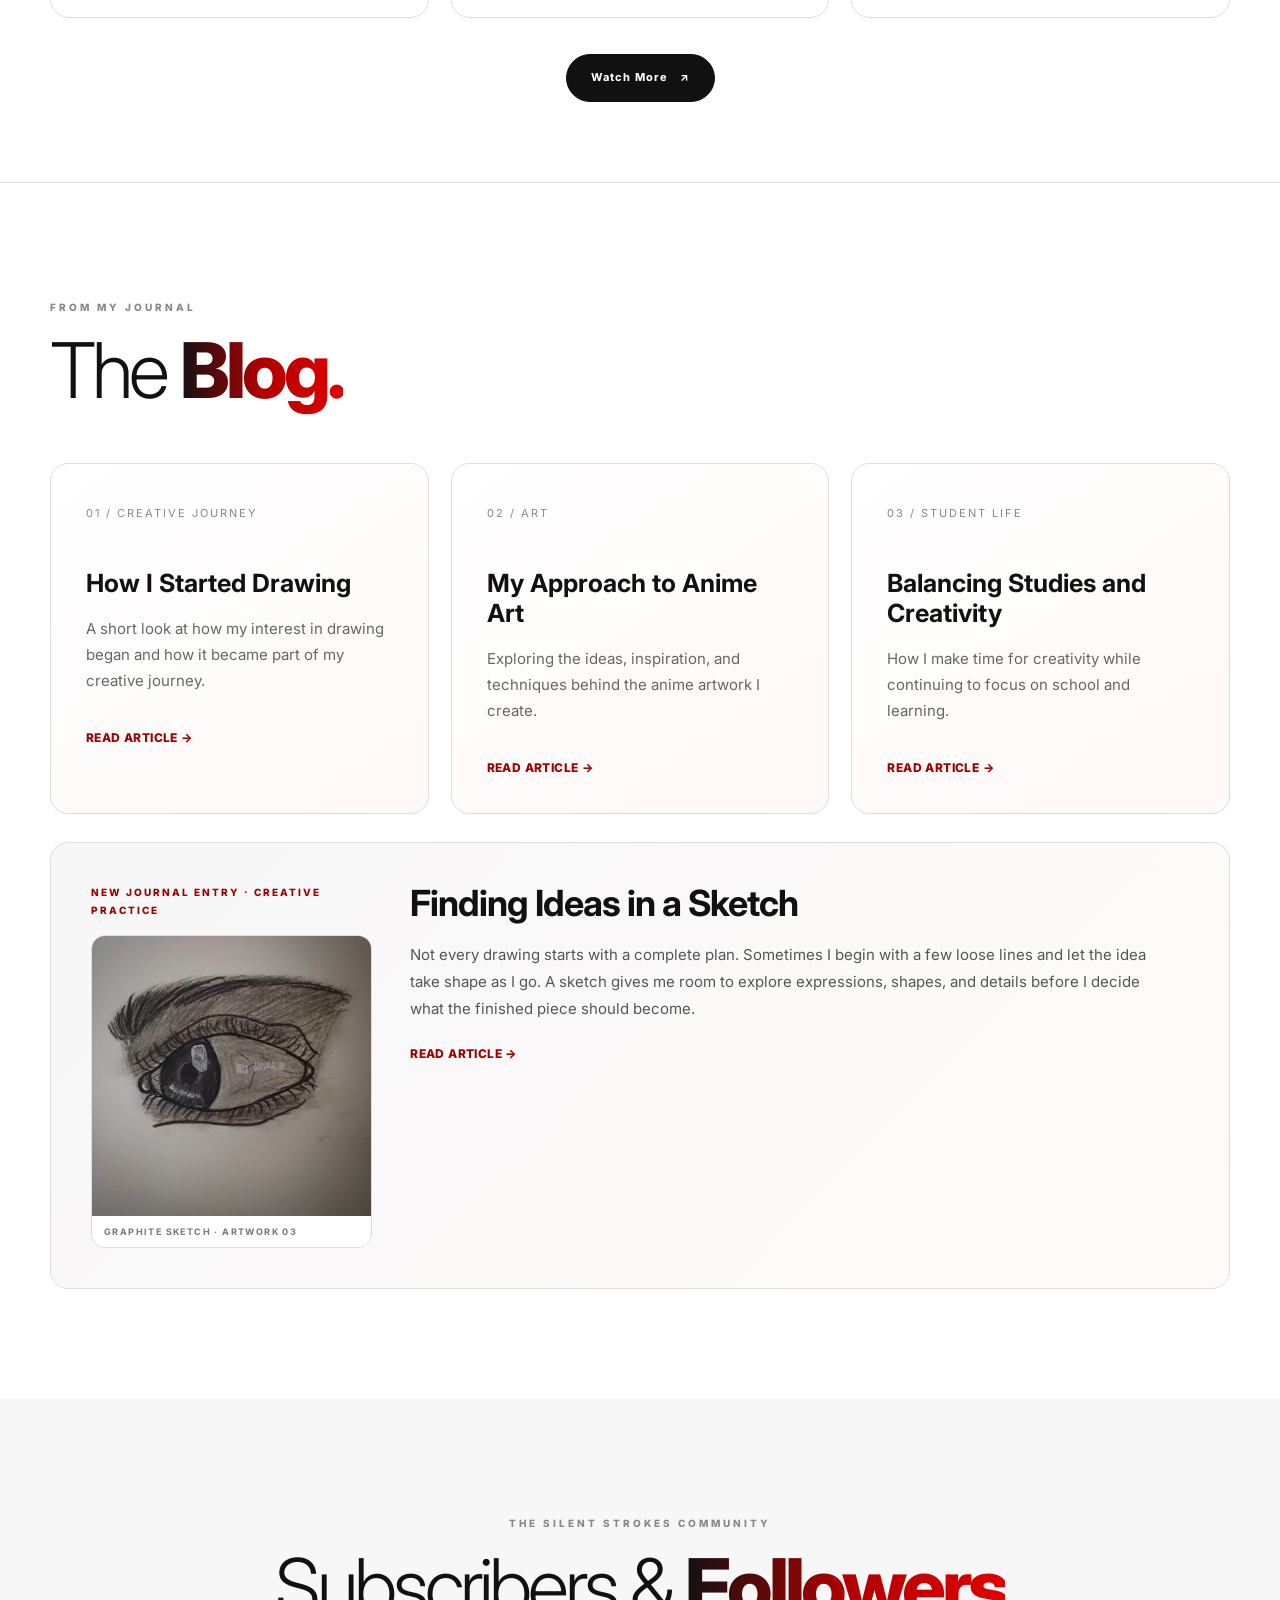
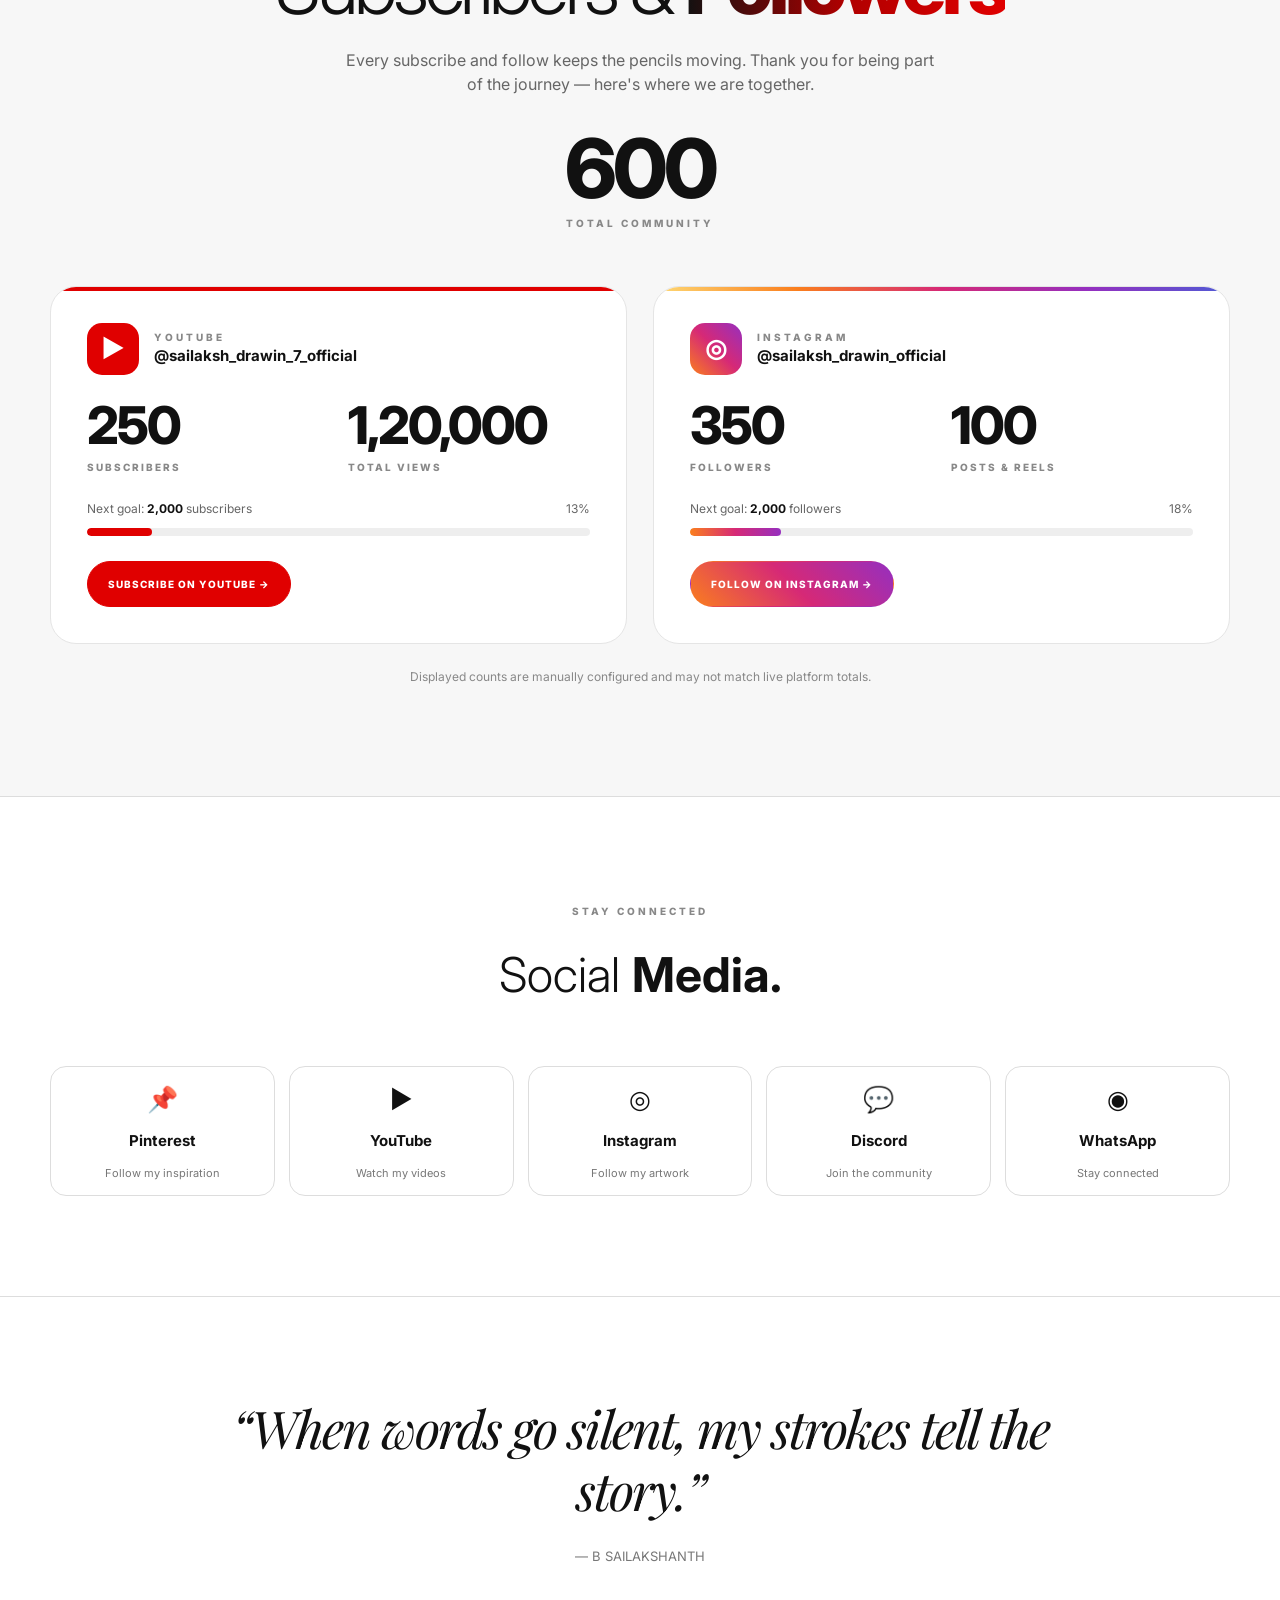
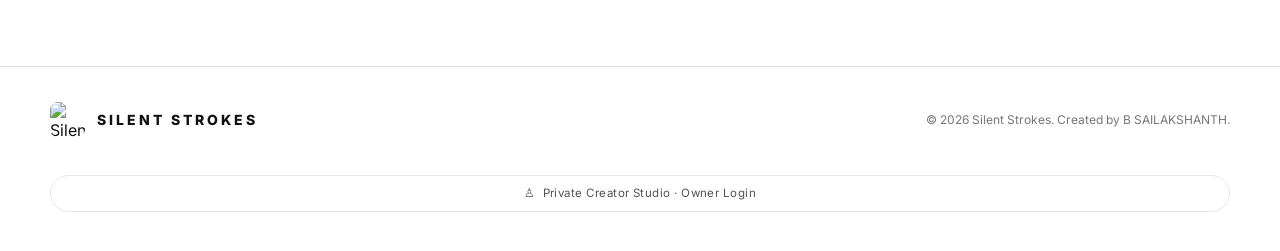
==== commit 3be7d21f: "Make existing blog posts expandable" ====
--- a/index.html
+++ b/index.html
@@ -1306,6 +1306,52 @@
       font-weight: 700;
       color: #a00000;
     }
+
+    .blog-card-details {
+      margin-top: 30px;
+    }
+
+    .blog-card-details summary {
+      display: inline-flex;
+      align-items: center;
+      color: #a00000;
+      font-size: 12px;
+      font-weight: 800;
+      letter-spacing: .4px;
+      list-style: none;
+      cursor: pointer;
+    }
+
+    .blog-card-details summary::-webkit-details-marker {
+      display: none;
+    }
+
+    .blog-card-details summary:focus-visible {
+      outline: 2px solid #a00000;
+      outline-offset: 5px;
+      border-radius: 2px;
+    }
+
+    .blog-card-summary-open {
+      display: none;
+    }
+
+    .blog-card-details[open] .blog-card-summary-closed {
+      display: none;
+    }
+
+    .blog-card-details[open] .blog-card-summary-open {
+      display: inline;
+    }
+
+    .blog-card-full {
+      margin-top: 12px;
+    }
+
+    .blog-card-full p + p {
+      margin-top: 12px;
+    }
+
 
     .blog-feature {
       margin-top: 28px;
@@ -3165,9 +3211,16 @@
               creative journey.
             </p>
 
-            <a href="#home">
-              READ ARTICLE →
-            </a>
+            <details class="blog-card-details">
+              <summary>
+                <span class="blog-card-summary-closed">READ ARTICLE →</span>
+                <span class="blog-card-summary-open">CLOSE ARTICLE ↑</span>
+              </summary>
+              <div class="blog-card-full">
+                <p>For me, drawing is a way to explore ideas and characters I enjoy. Anime art and sketches give me room to practise, notice expressions and shapes, and work toward the image I have in mind.</p>
+                <p>I still have plenty to learn, and every page gives me something new to try. Silent Strokes is where I share that progress and the creative experiments along the way.</p>
+              </div>
+            </details>
 
           </article>
 
@@ -3188,9 +3241,16 @@
               I create.
             </p>
 
-            <a href="#home">
-              READ ARTICLE →
-            </a>
+            <details class="blog-card-details">
+              <summary>
+                <span class="blog-card-summary-closed">READ ARTICLE →</span>
+                <span class="blog-card-summary-open">CLOSE ARTICLE ↑</span>
+              </summary>
+              <div class="blog-card-full">
+                <p>Anime characters are full of expression, and that is what I enjoy exploring in a drawing. I pay attention to the shapes and mood I want to show, then build the details around that idea.</p>
+                <p>Each piece gives me a chance to experiment with line, proportion, and shading. I keep adjusting and learning as I go, aiming to make artwork that feels expressive and personal.</p>
+              </div>
+            </details>
 
           </article>
 
@@ -3210,9 +3270,16 @@
               continuing to focus on school and learning.
             </p>
 
-            <a href="#home">
-              READ ARTICLE →
-            </a>
+            <details class="blog-card-details">
+              <summary>
+                <span class="blog-card-summary-closed">READ ARTICLE →</span>
+                <span class="blog-card-summary-open">CLOSE ARTICLE ↑</span>
+              </summary>
+              <div class="blog-card-full">
+                <p>Studying and drawing both matter to me. Some days need more attention for schoolwork; at other times I can make space for a sketch. I try to keep moving forward in both, even when the steps are small.</p>
+                <p>Studies help me build knowledge for the future, while art gives me a way to explore ideas and express myself. Making room for both helps me keep learning and creating.</p>
+              </div>
+            </details>
 
           </article>
 
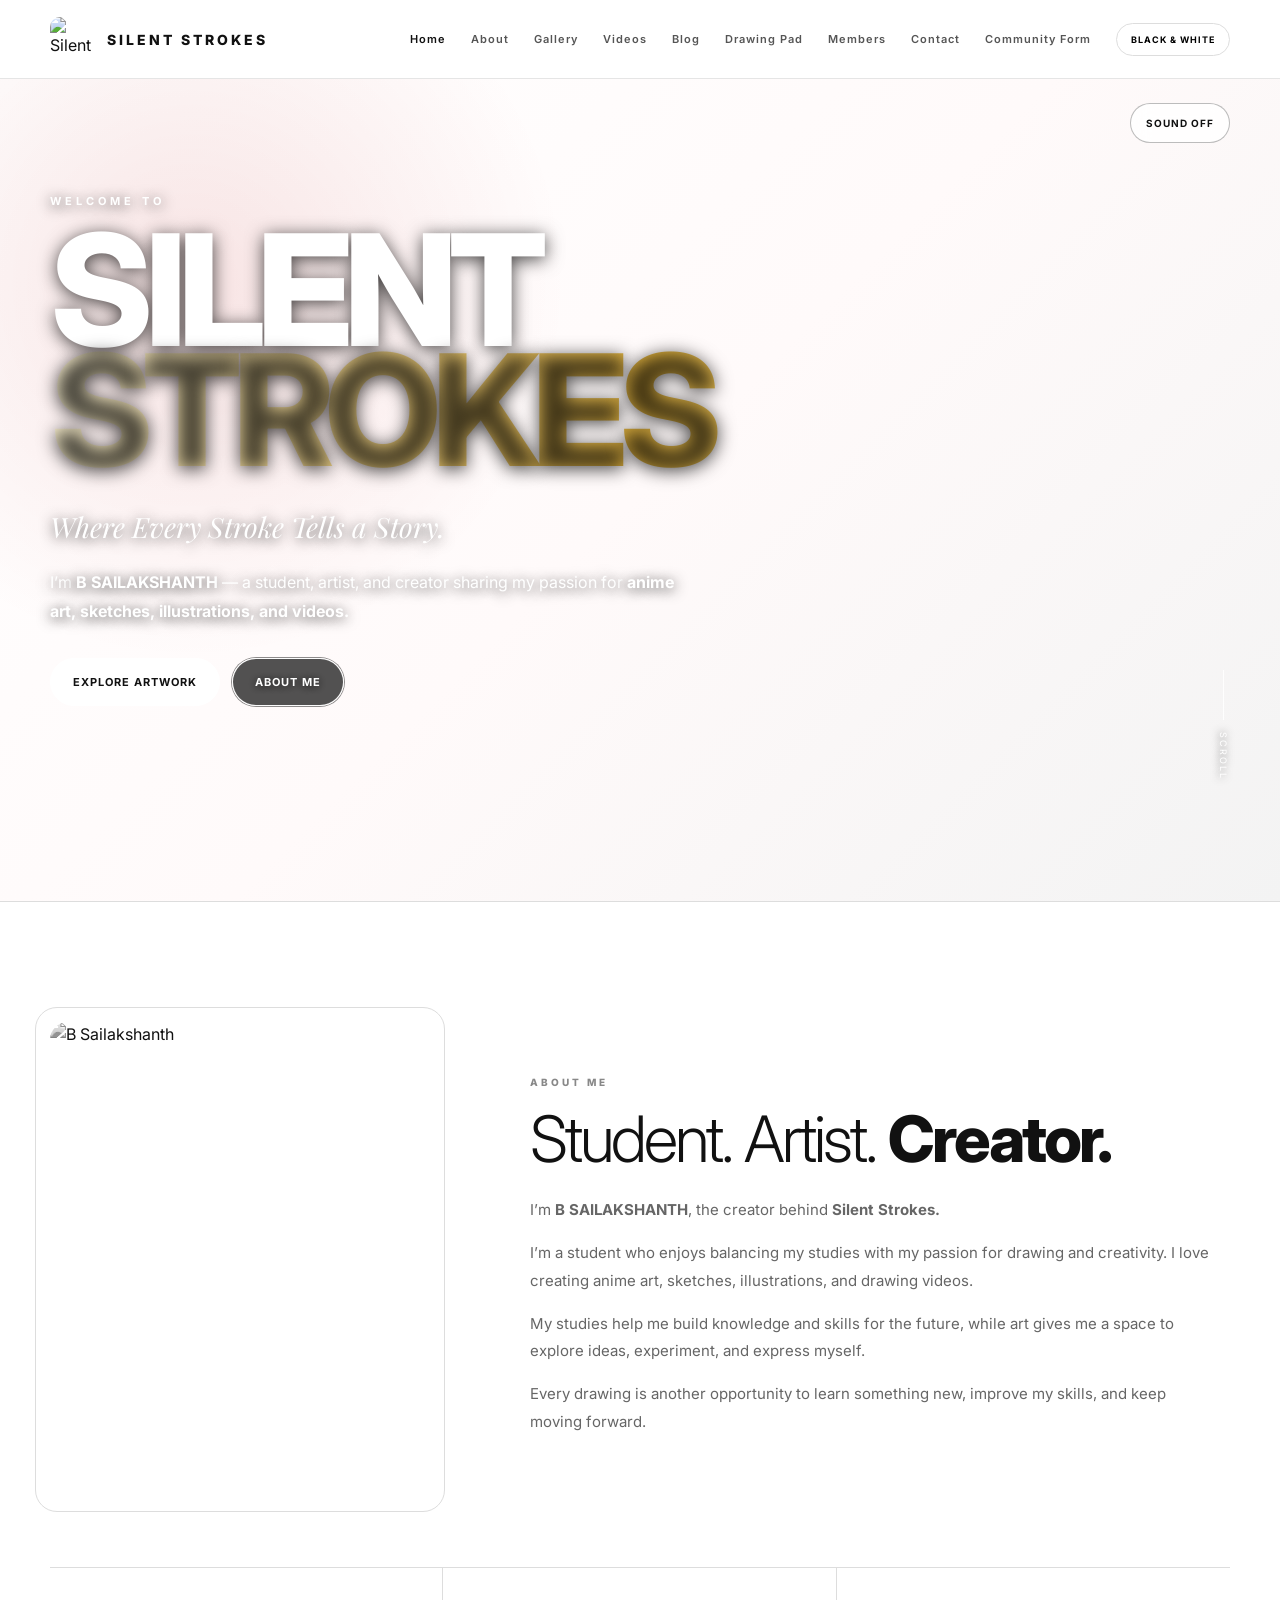
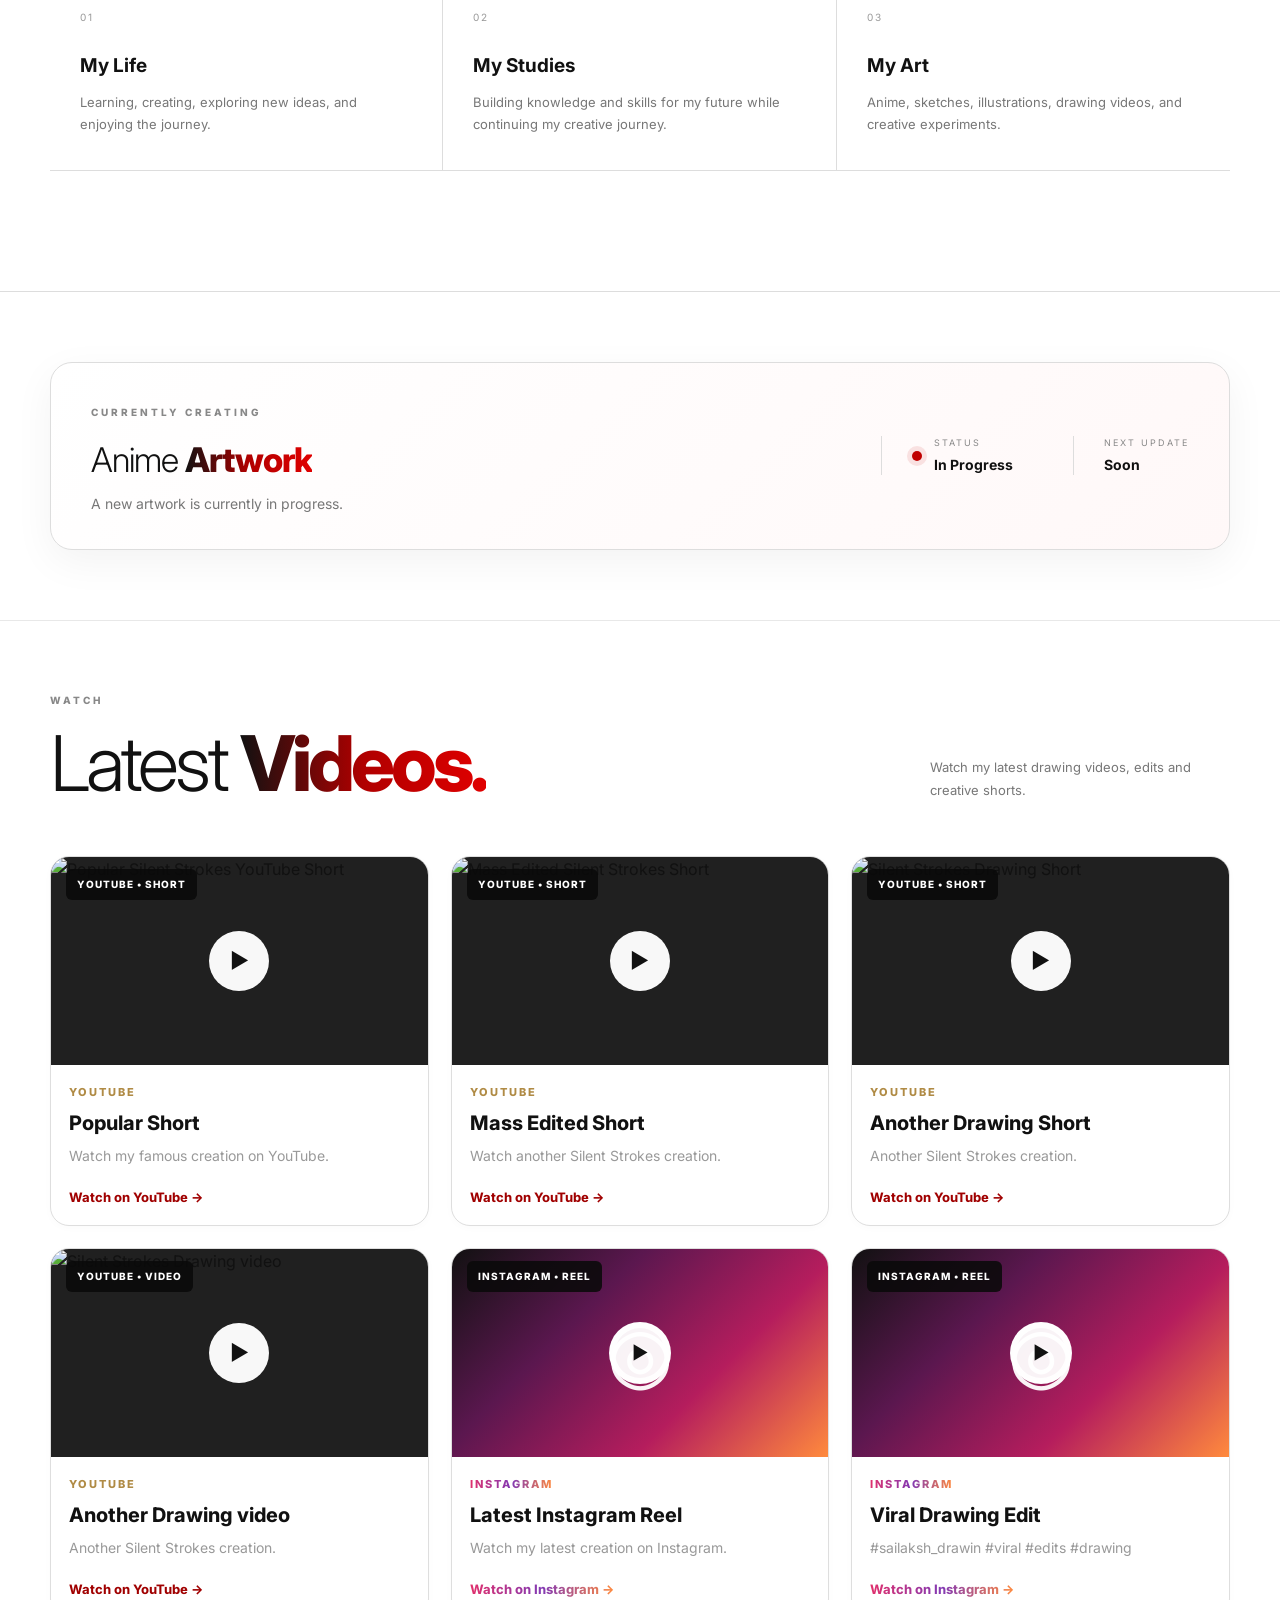
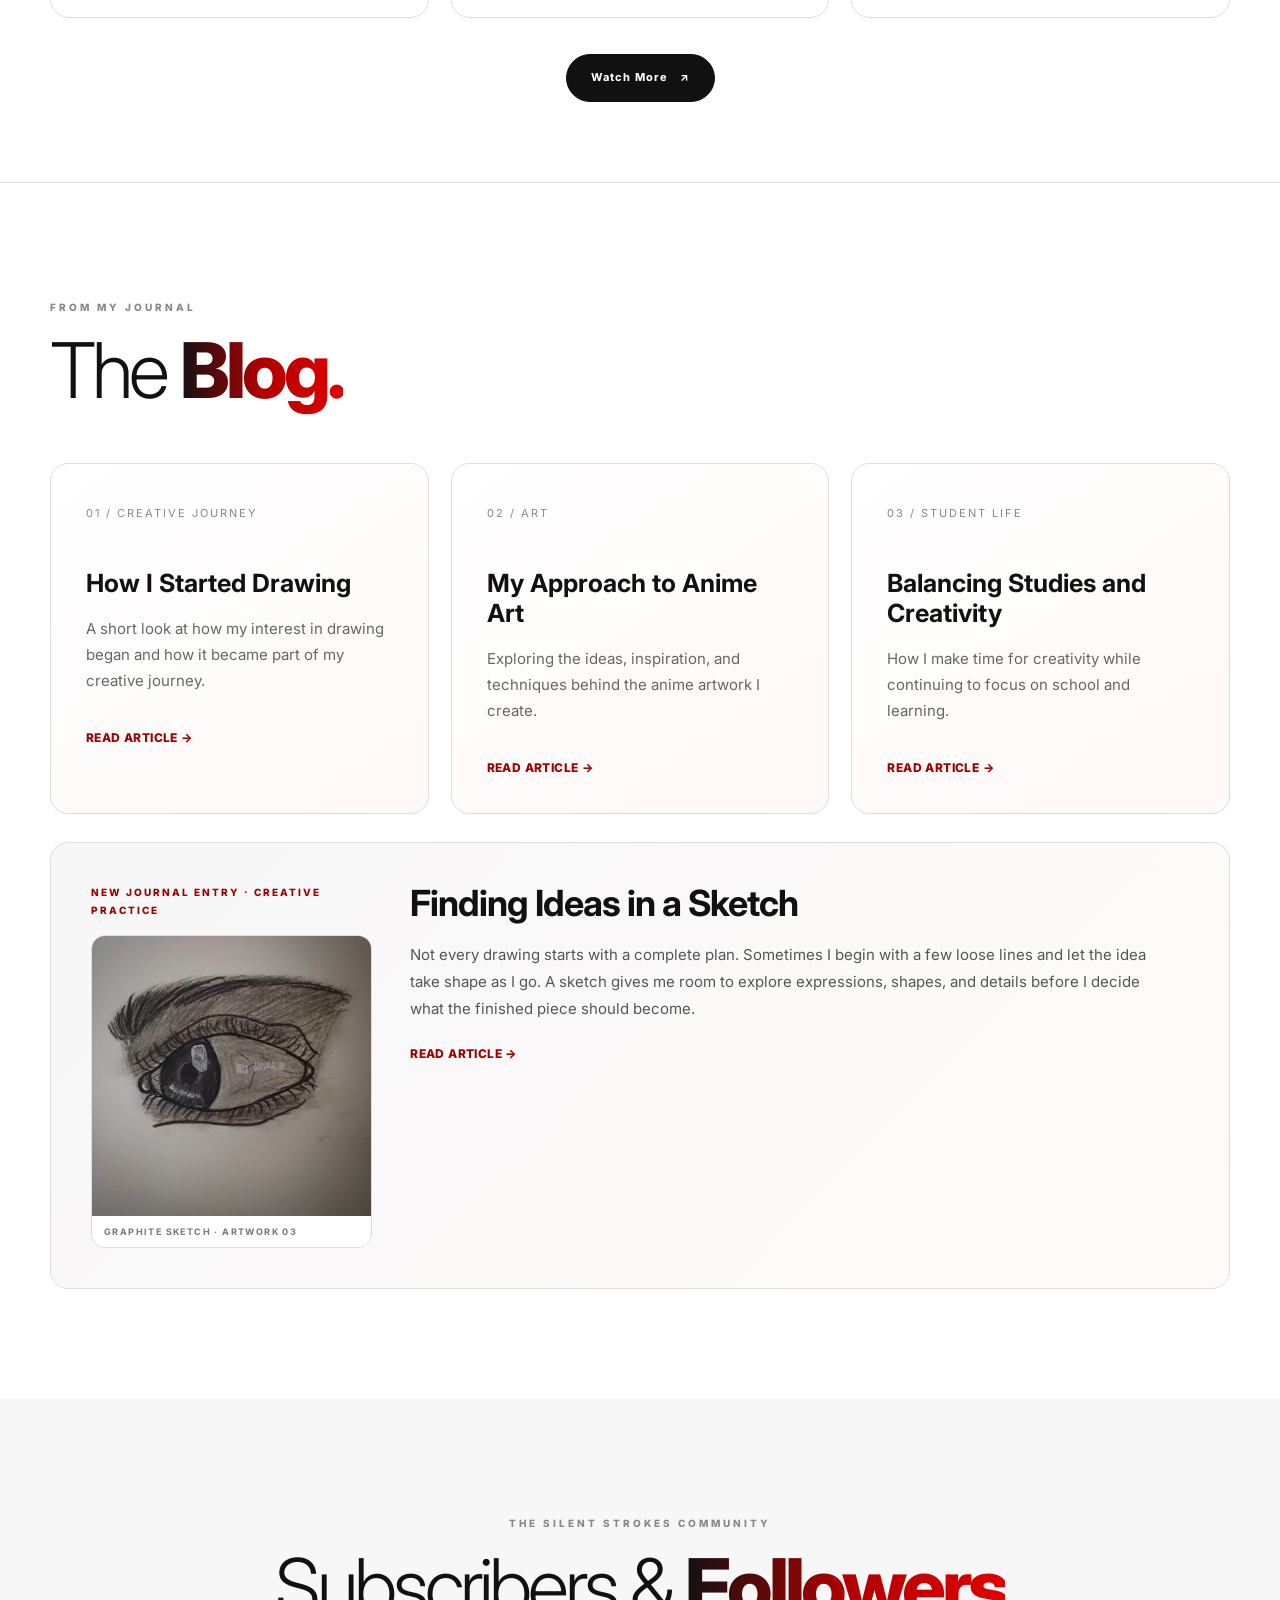
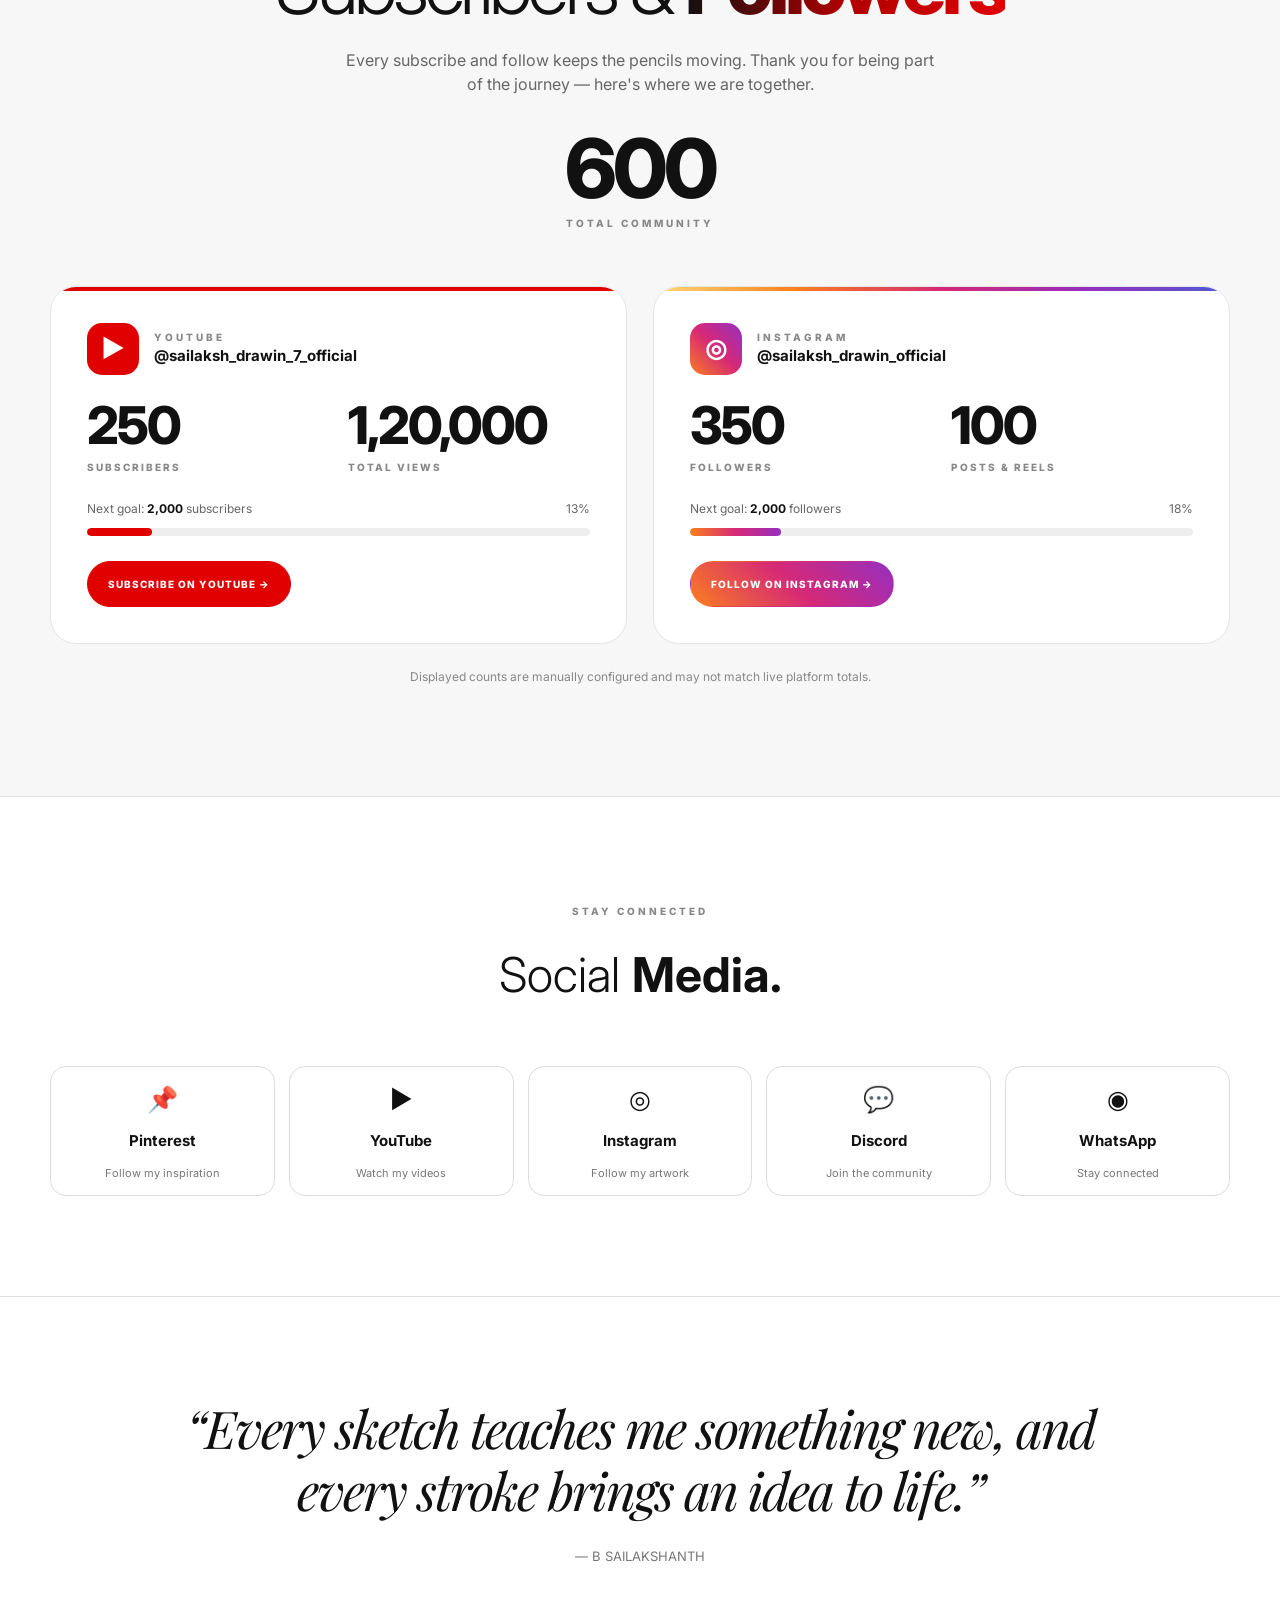
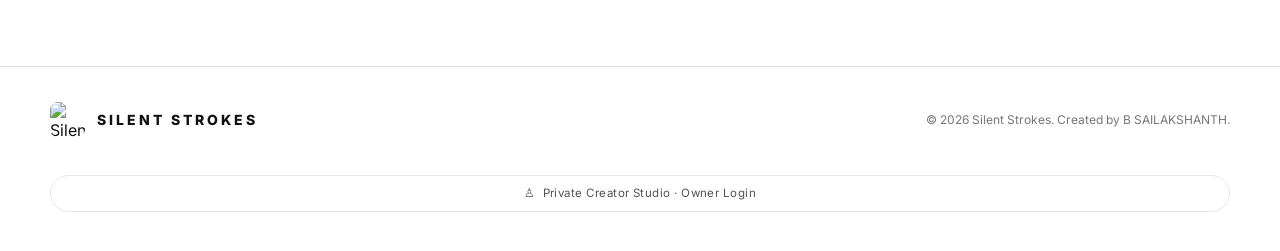
==== commit d8d5ff68: "Refresh homepage artist quote" ====
--- a/index.html
+++ b/index.html
@@ -3531,8 +3531,8 @@
     <section class="quote-section">
 
       <blockquote class="reveal">
-        “When words go silent,
-        my strokes tell the story.”
+        “Every sketch teaches me something new,
+        and every stroke brings an idea to life.”
       </blockquote>
 
       <span>
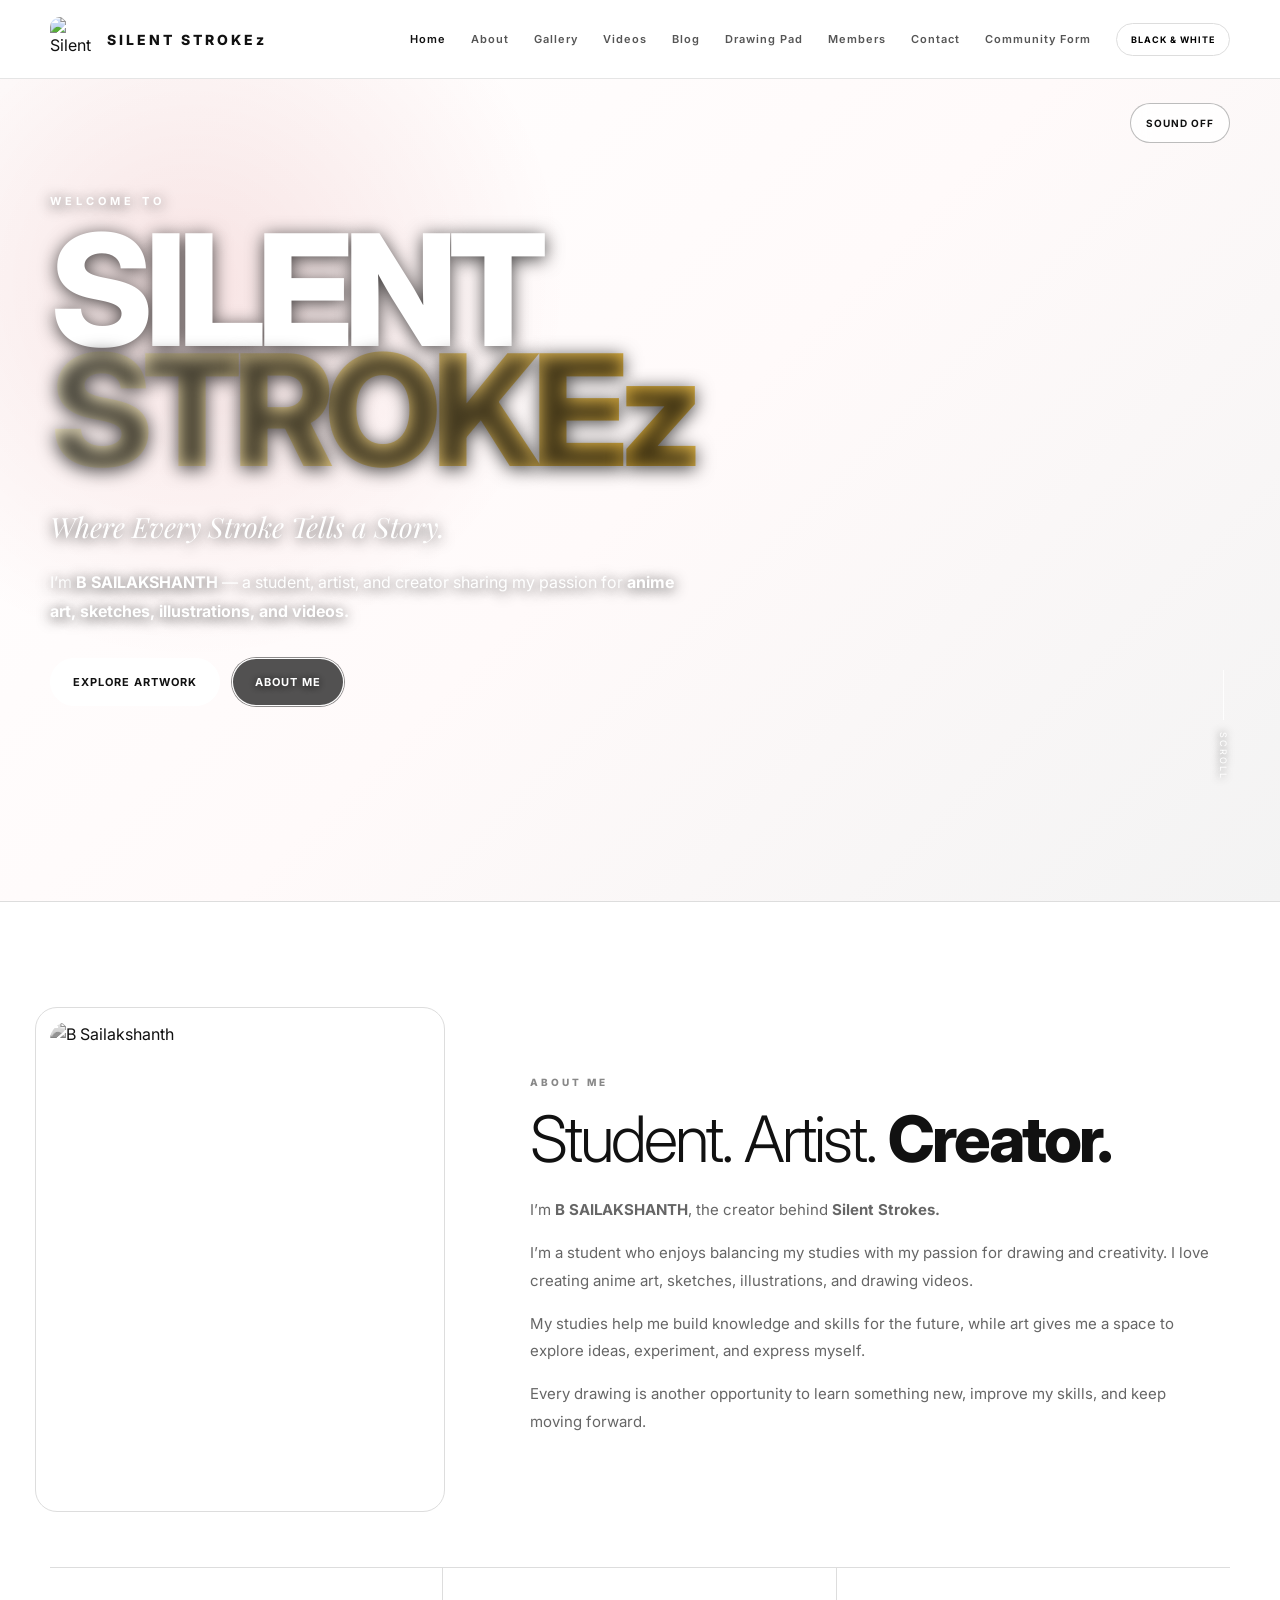
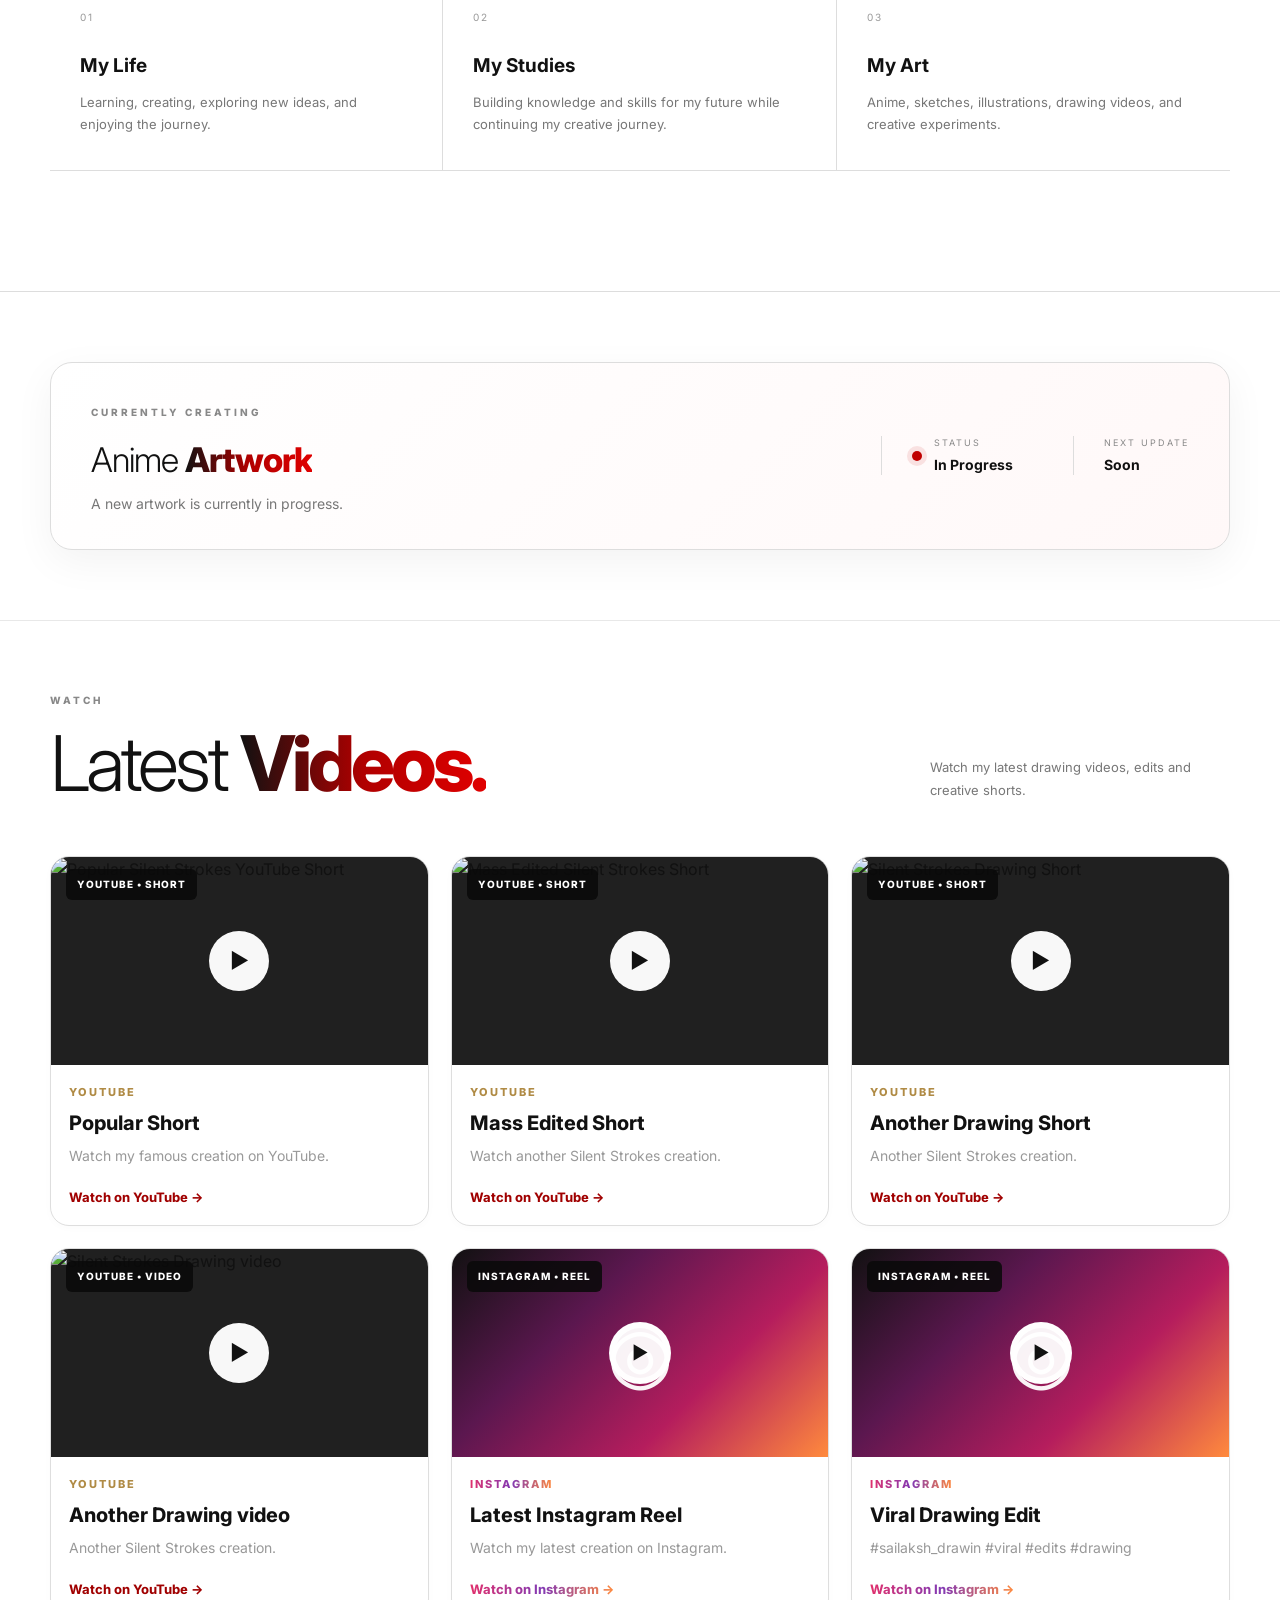
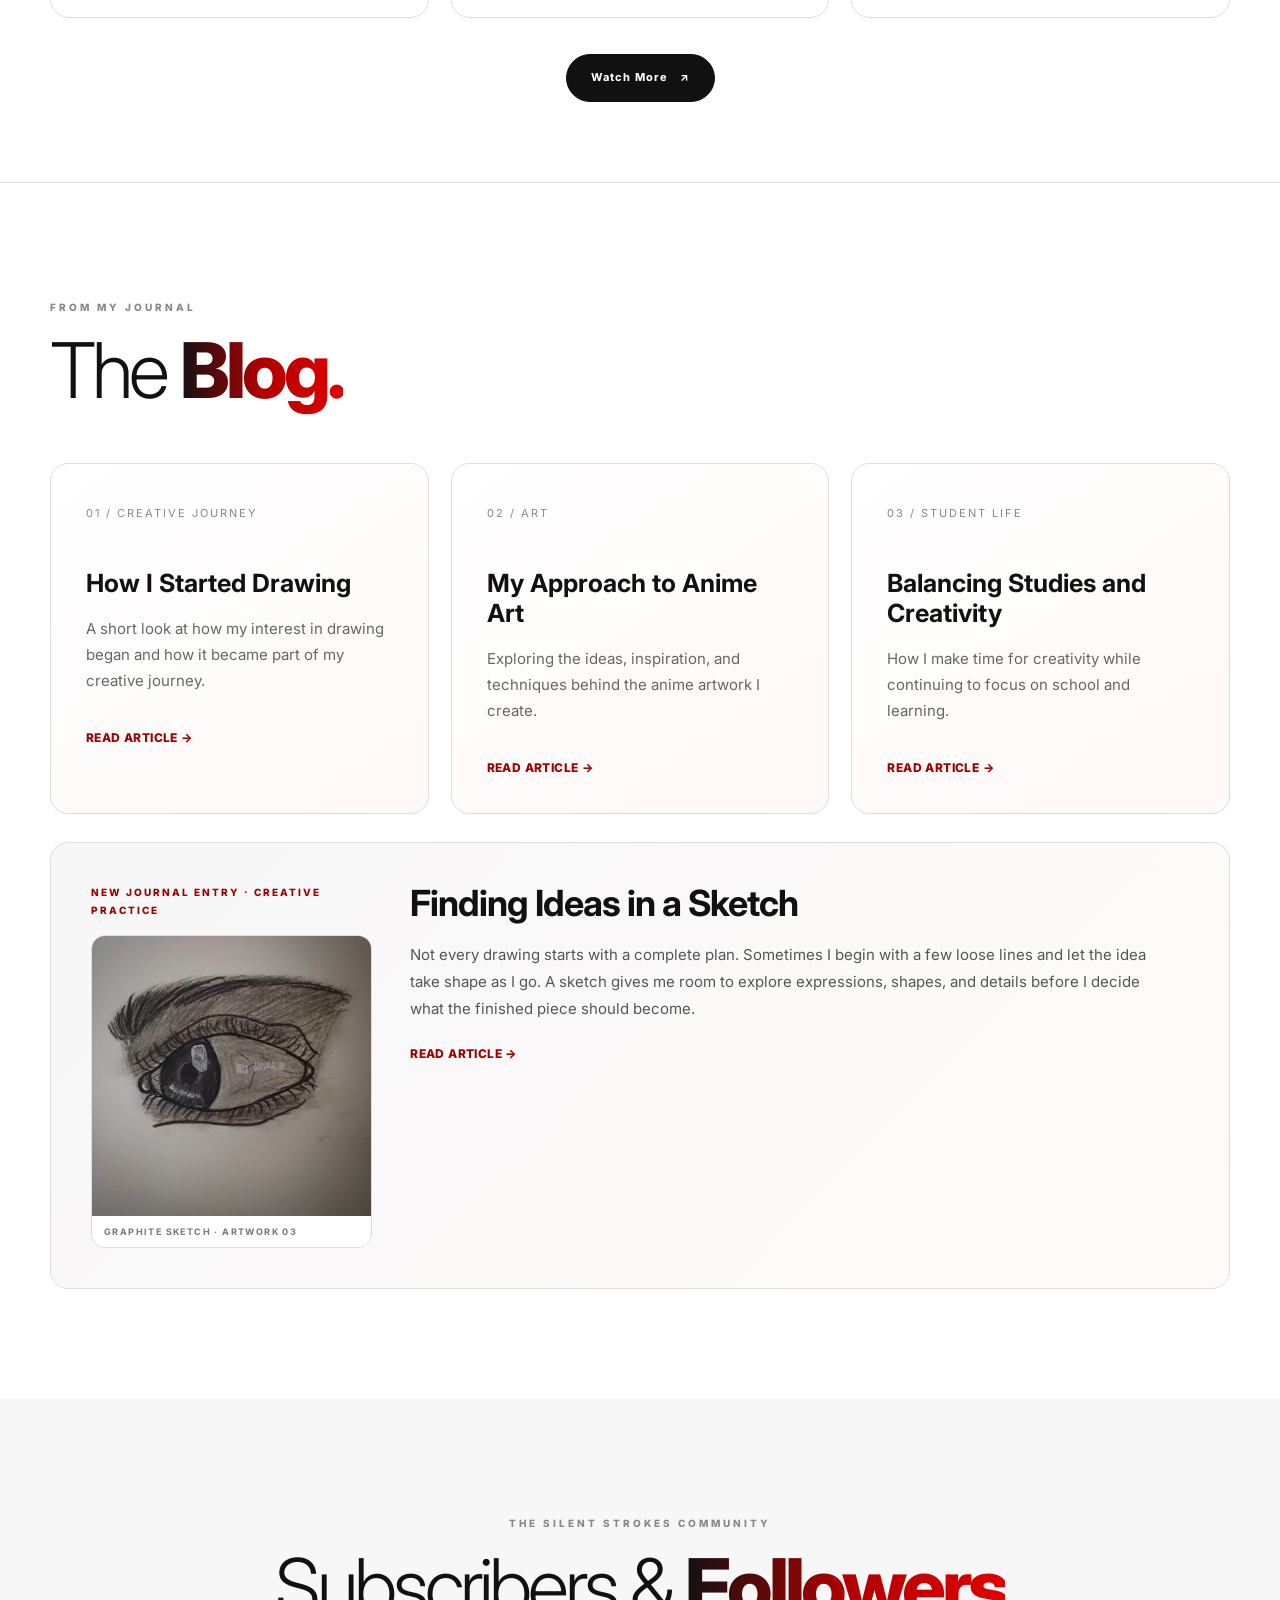
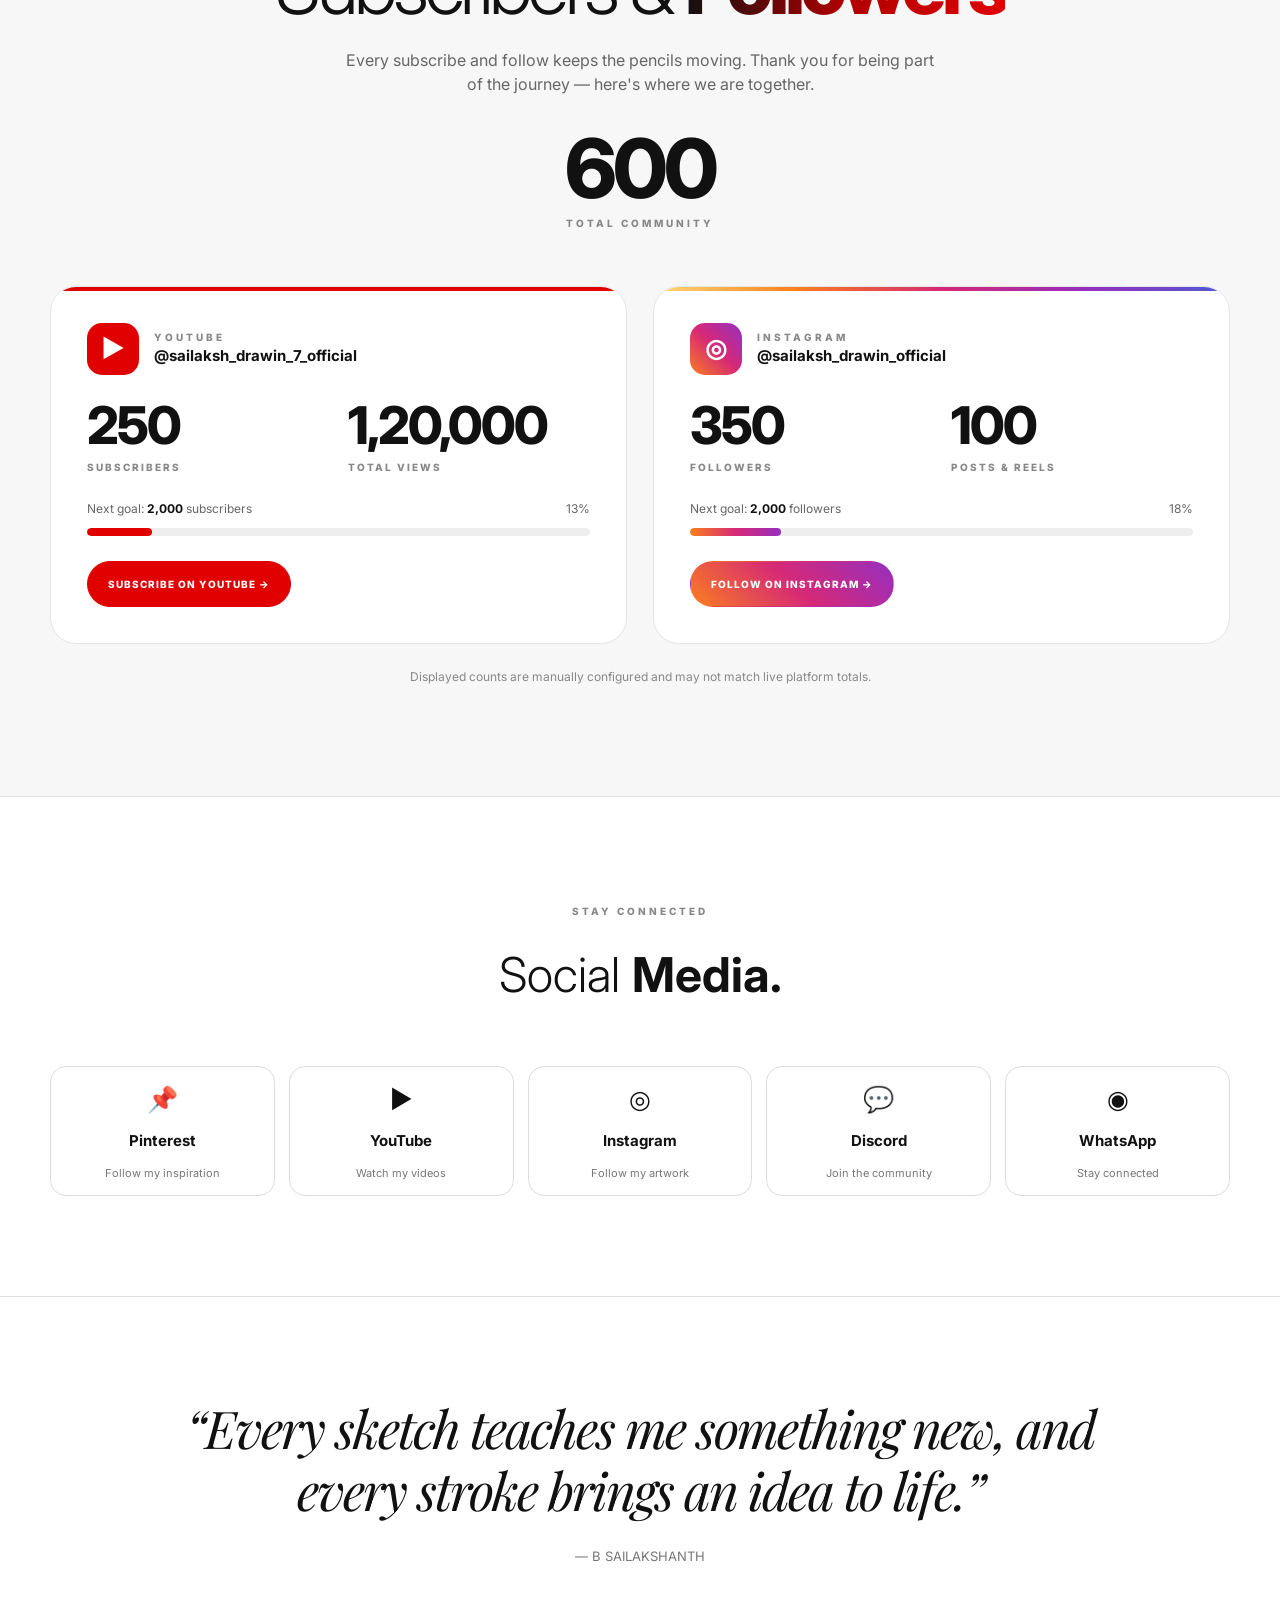
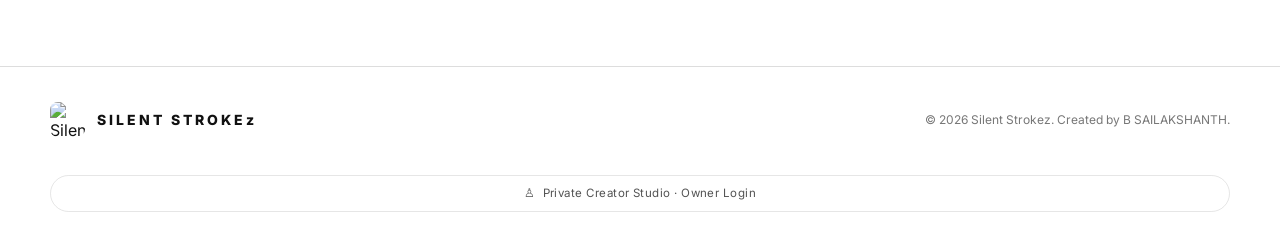
==== commit 57e18796: "Update index.html" ====
--- a/index.html
+++ b/index.html
@@ -6,16 +6,16 @@
   <link rel="icon" type="image/png" href="/silent-strokes/favicon.png">
   <meta name="viewport" content="width=device-width, initial-scale=1.0">
 
-  <title>Silent Strokes — B Sailakshanth | Artist & Creator</title>
+  <title>Silent Strokez — B Sailakshanth | Artist & Creator</title>
 
   <meta
     name="description"
-    content="Silent Strokes — the creative portfolio of B Sailakshanth featuring anime art, sketches, illustrations, drawing videos and creative experiments."
+    content="Silent Strokez — the creative portfolio of B Sailakshanth featuring anime art, sketches, illustrations, drawing videos and creative experiments."
   >
 
   <meta
     name="keywords"
-    content="Silent Strokes, B Sailakshanth, anime art, anime drawings, sketches, artist, drawing videos, illustrations"
+    content="Silent Strokez, B Sailakshanth, anime art, anime drawings, sketches, artist, drawing videos, illustrations"
   >
 
   <meta name="author" content="B Sailakshanth">
@@ -23,7 +23,7 @@
   <meta name="theme-color" content="#111111">
 
   <!-- Open Graph -->
-  <meta property="og:title" content="Silent Strokes — B Sailakshanth">
+  <meta property="og:title" content="Silent Strokez — B Sailakshanth">
   <meta
     property="og:description"
     content="Where Every Stroke Tells a Story."
@@ -2488,7 +2488,7 @@
       >
 
       <div class="loader-title">
-        SILENT STROKES
+        SILENT STROKEz
       </div>
 
       <div class="loader-line"></div>
@@ -2510,11 +2510,11 @@
         <img
           class="logo-image"
           src="https://i.postimg.cc/W4cLzm9P/Whats-App-Image-2026-08-27-at-11-05-27-PM.jpg"
-          alt="Silent Strokes Logo"
+          alt="Silent Strokez Logo"
         >
 
         <span class="logo-text">
-          SILENT STROKES
+          SILENT STROKEz
         </span>
 
       </a>
@@ -2580,7 +2580,7 @@
 
         <h1>
           SILENT
-          <span>STROKES</span>
+          <span>STROKEz</span>
         </h1>
 
         <div class="hero-title">
@@ -3557,11 +3557,11 @@
         <img
           class="footer-logo-image"
           src="https://i.postimg.cc/W4cLzm9P/Whats-App-Image-2026-08-27-at-11-05-27-PM.jpg"
-          alt="Silent Strokes"
+          alt="Silent Strokez"
         >
 
         <span class="footer-logo">
-          SILENT STROKES
+          SILENT STROKEz
         </span>
 
       </a>
@@ -3570,7 +3570,7 @@
       <div class="footer-text">
 
         © <span id="year"></span>
-        Silent Strokes.
+        Silent Strokez.
         Created by B SAILAKSHANTH.
 
       </div>
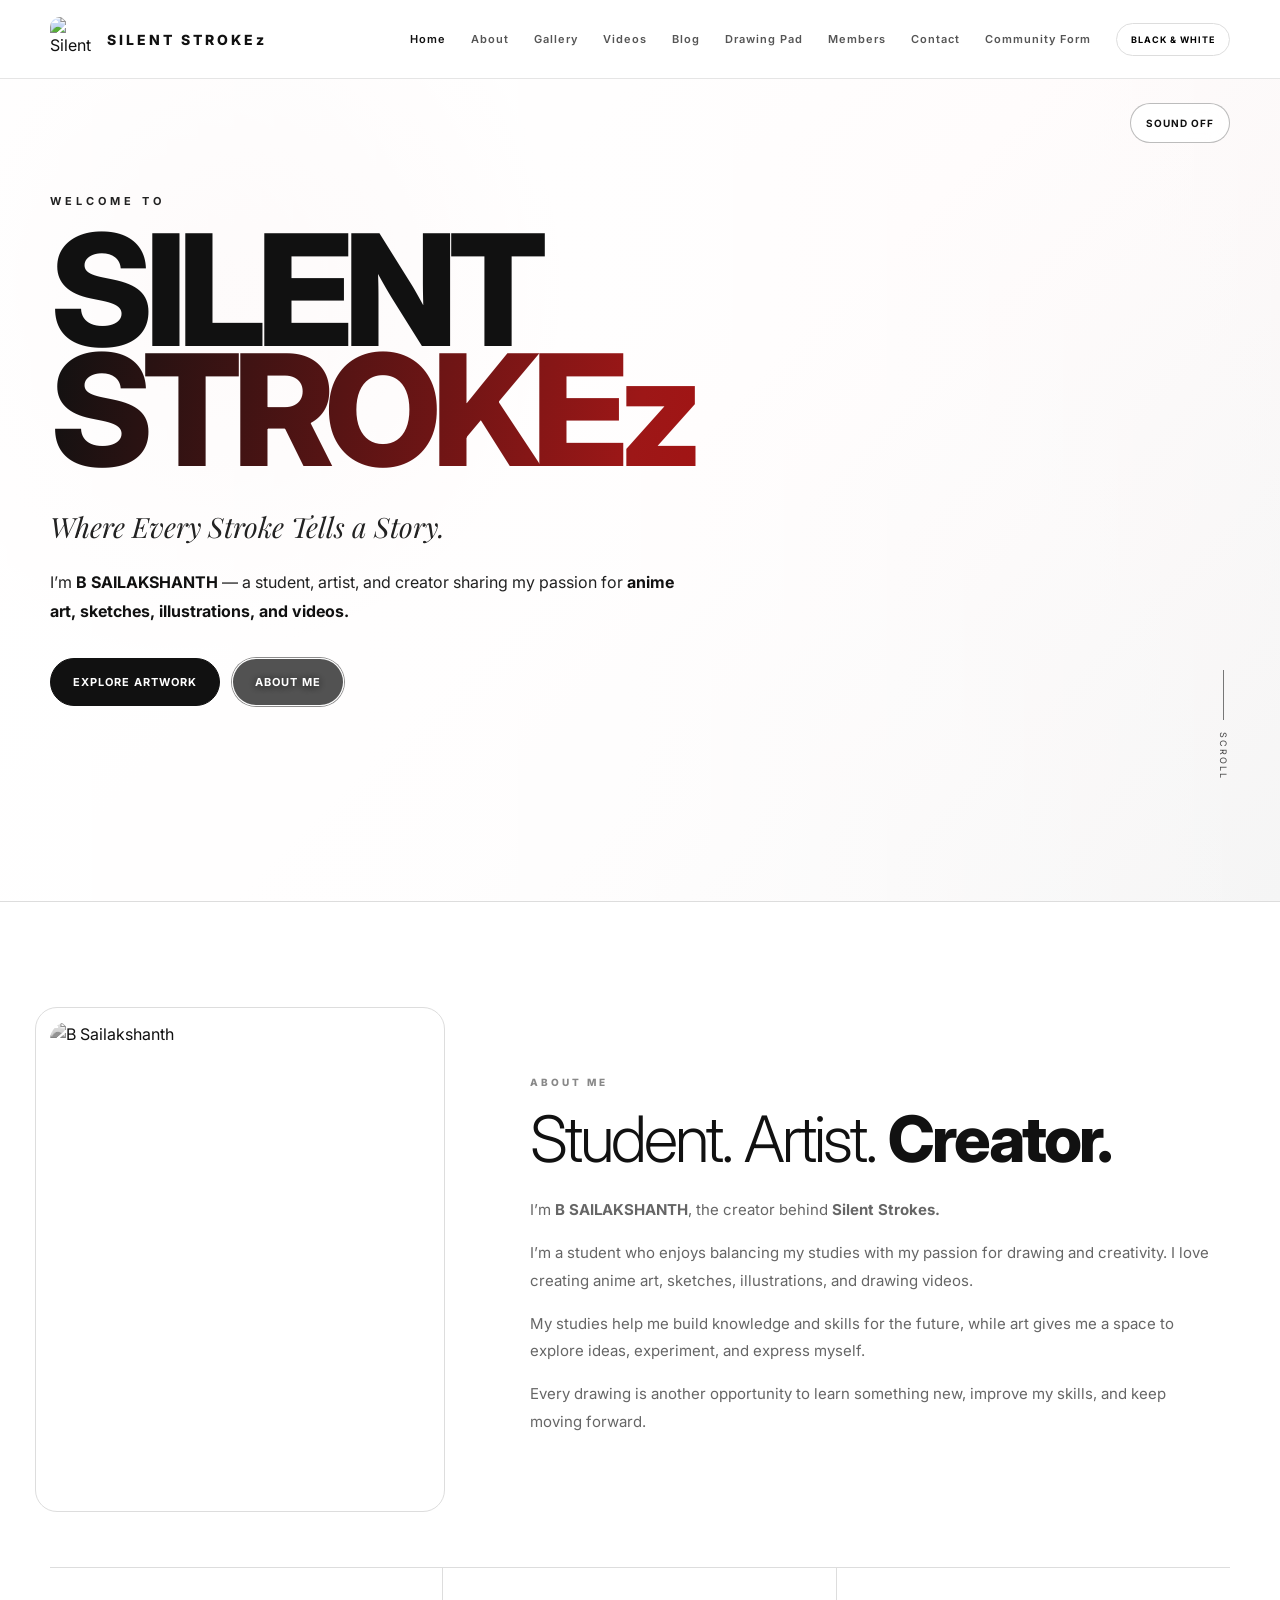
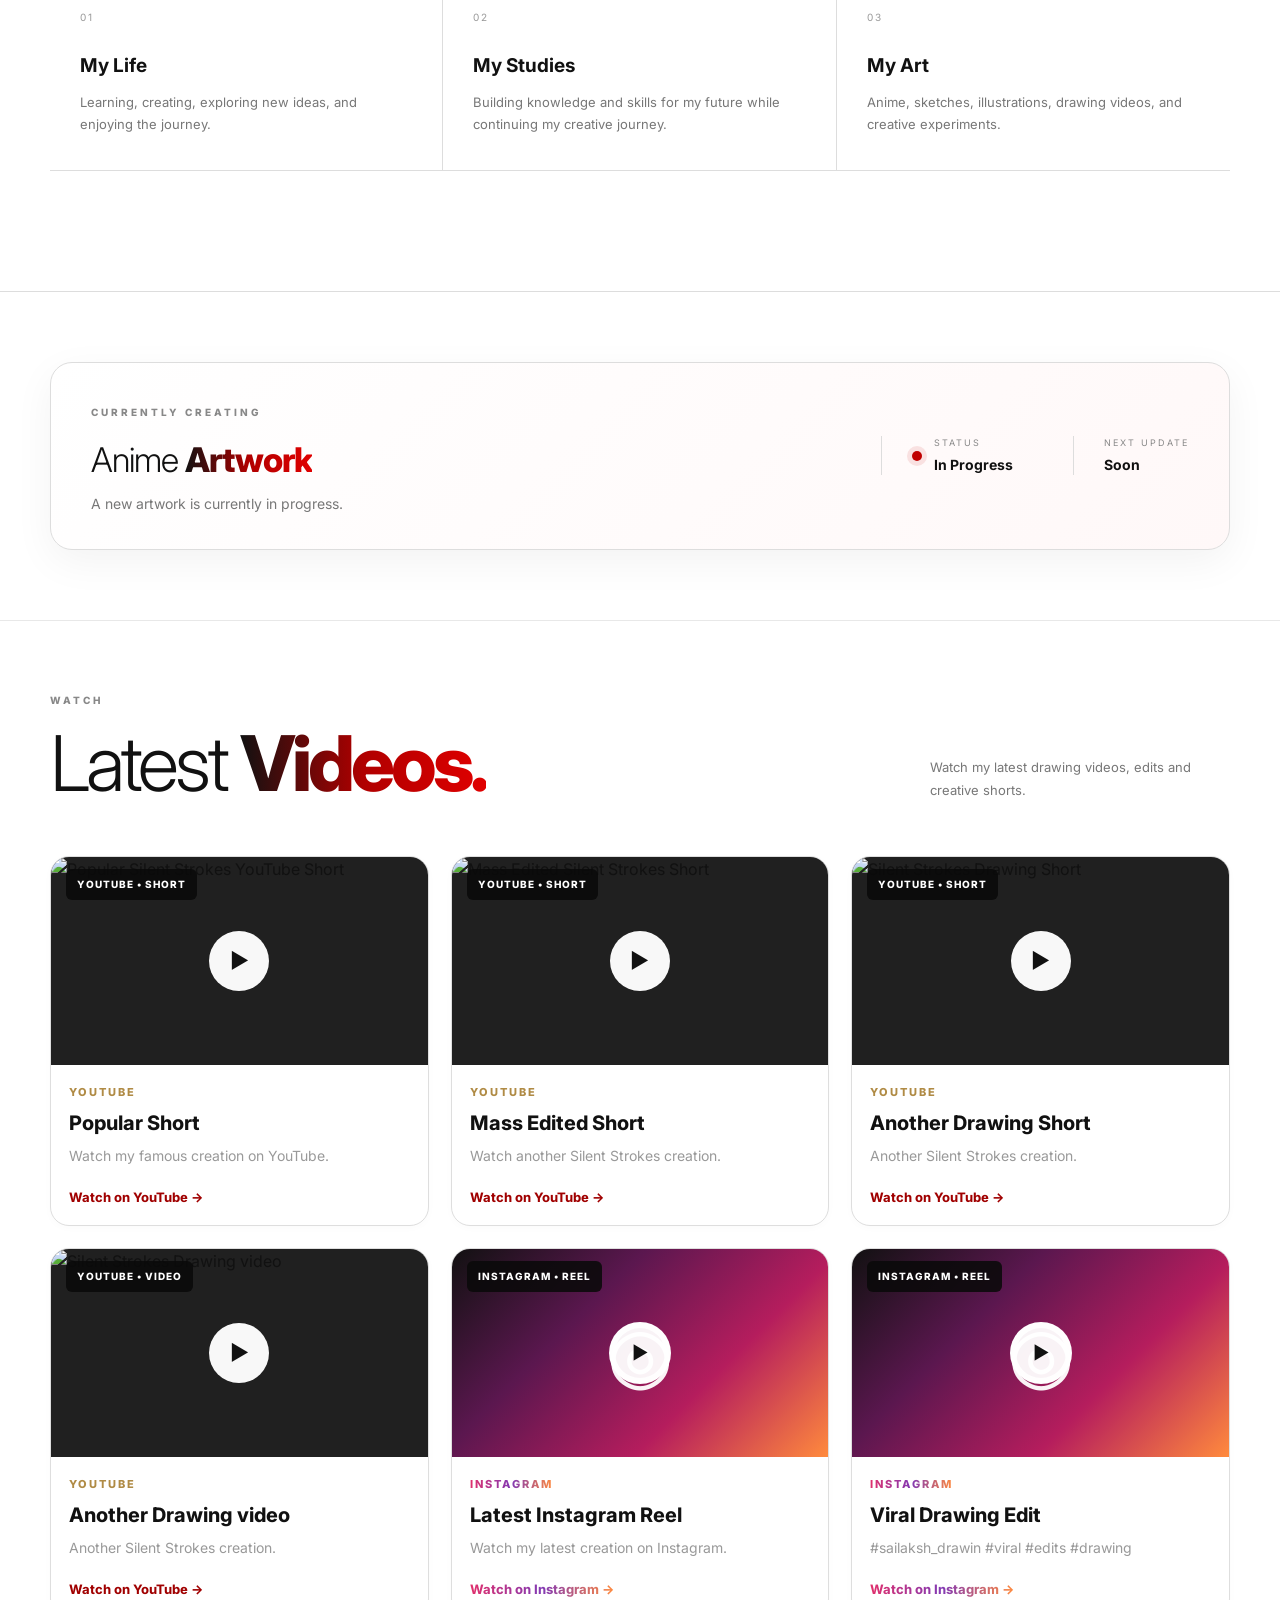
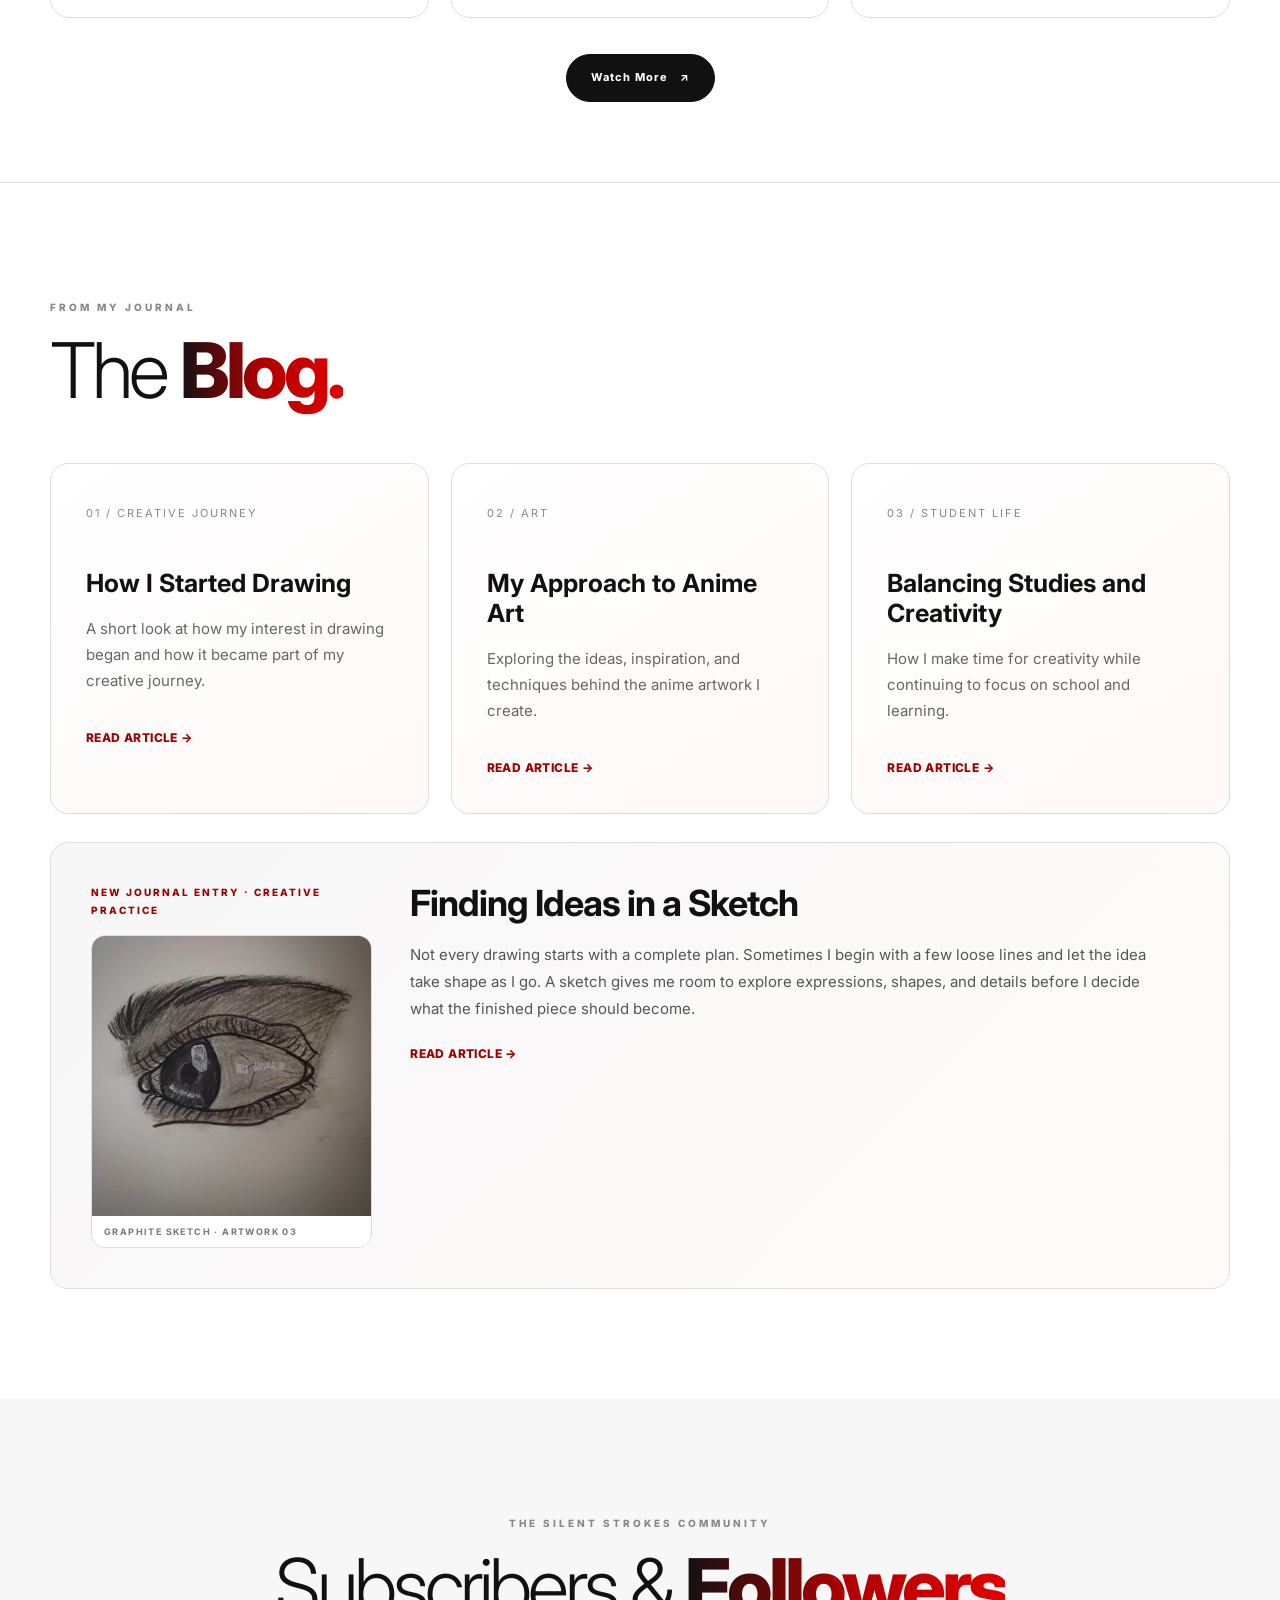
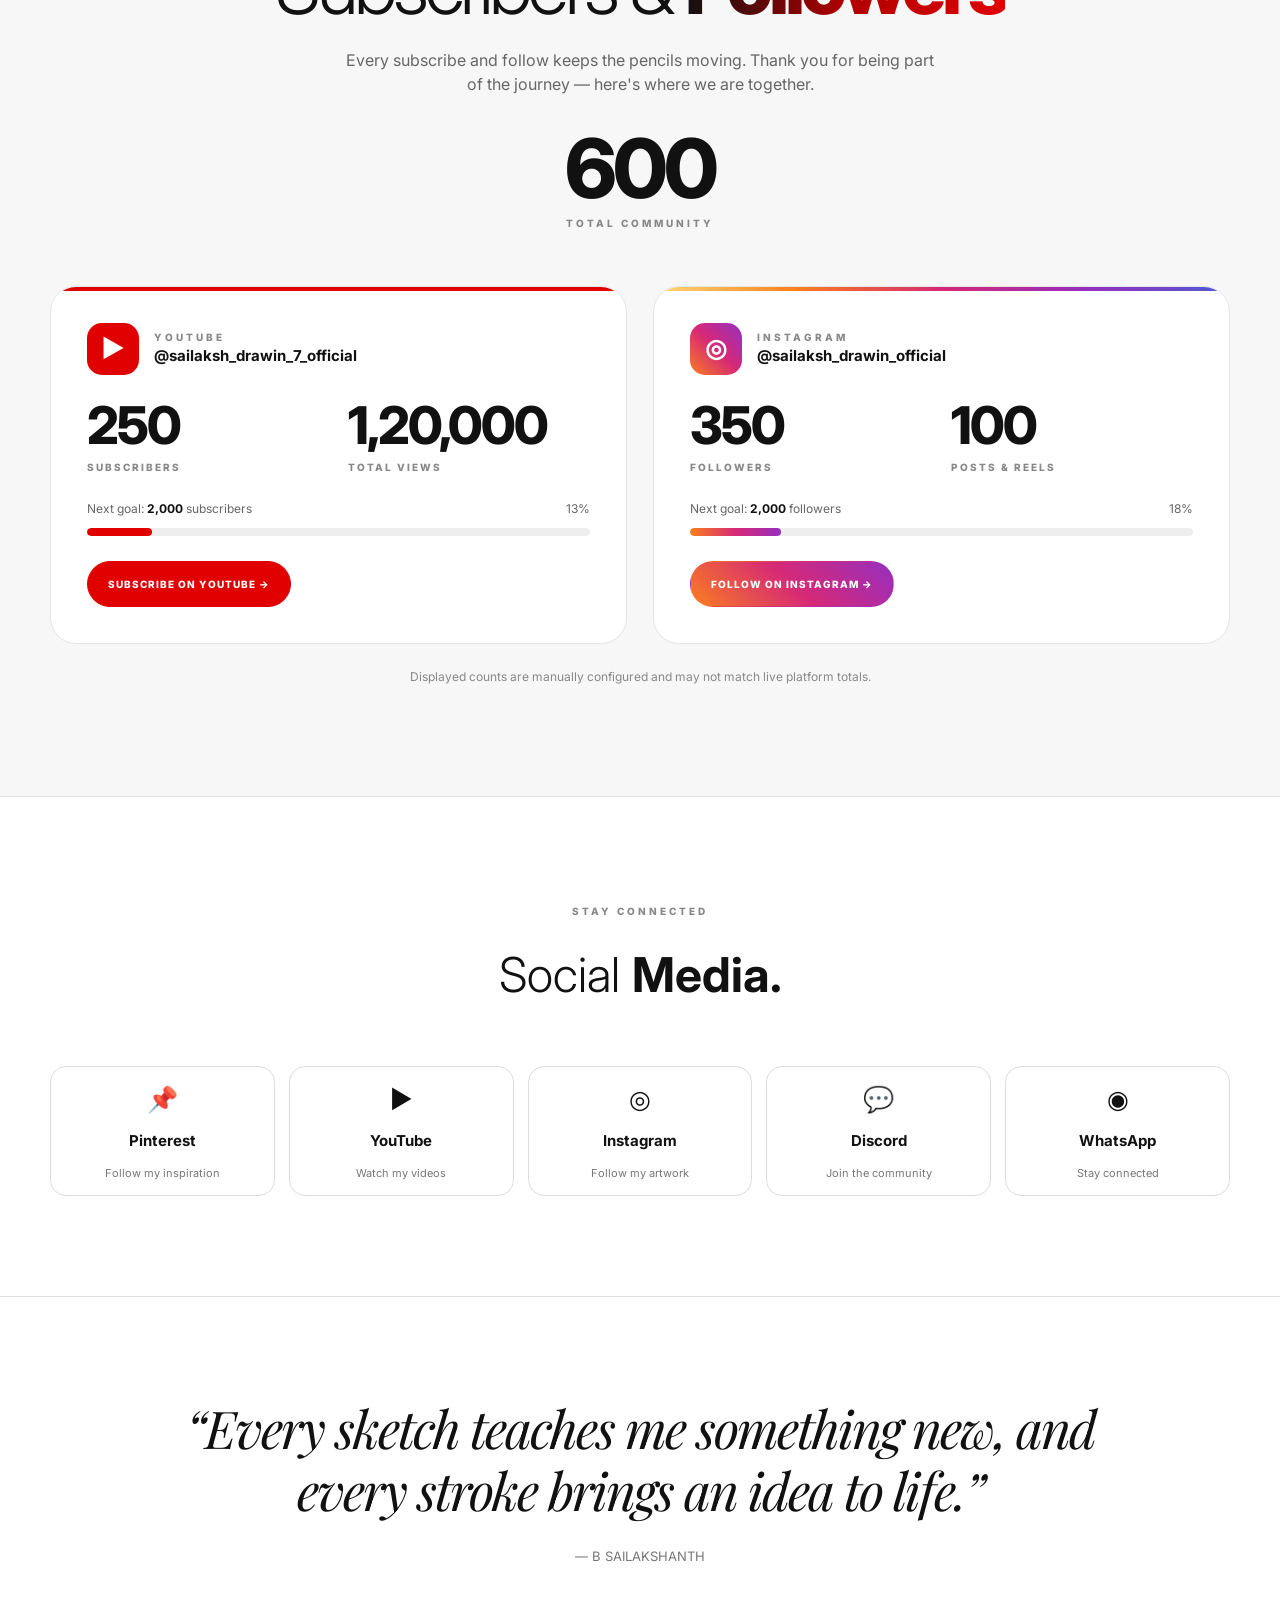
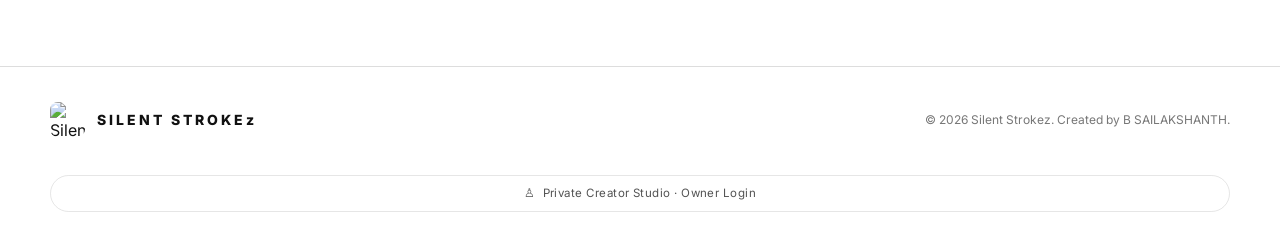
==== commit 1dcc779c: "Improve homepage hero text contrast" ====
--- a/index.html
+++ b/index.html
@@ -2467,6 +2467,28 @@
       }
     }
 
+</style>
+
+<style>
+  /* Keep the hero heading readable over light or changing video frames. */
+  #home::before {
+    display: block; z-index: 1; inset: 0; width: auto; height: auto; border-radius: 0;
+    background: linear-gradient(90deg, rgba(255,255,255,.9) 0%, rgba(255,255,255,.72) 48%, rgba(255,255,255,.18) 100%);
+  }
+  #home::after { display: none; }
+  #home .hero-background-video { opacity: .35; }
+  #home .hero .label, #home .hero .hero-title, #home .hero .hero-description { color: #222; text-shadow: none; }
+  #home .hero h1 { color: #111; text-shadow: none; }
+  #home .hero h1 span { background: linear-gradient(100deg, #111, #9d1717, #c00000); -webkit-background-clip: text; -webkit-text-fill-color: transparent; }
+  #home .hero-description strong { color: #111; }
+  #home .hero .button { border-color: #111; color: #111; }
+  #home .hero .button.primary { border-color: #111; background: #111; color: #fff; }
+  #home .hero .button:not(.primary) { background: rgba(255,255,255,.88); }
+  #home .hero .button:not(.primary):hover { background: #111; color: #fff; }
+  #home .scroll-indicator { color: #444; text-shadow: none; }
+  #home .scroll-indicator::before { background: #777; }
+  body.bw #home .hero-background-video { filter: grayscale(1); }
+  body.bw #home .hero h1 span { background: linear-gradient(100deg, #111, #555, #111); -webkit-background-clip: text; -webkit-text-fill-color: transparent; }
 </style>
 </head>
 
